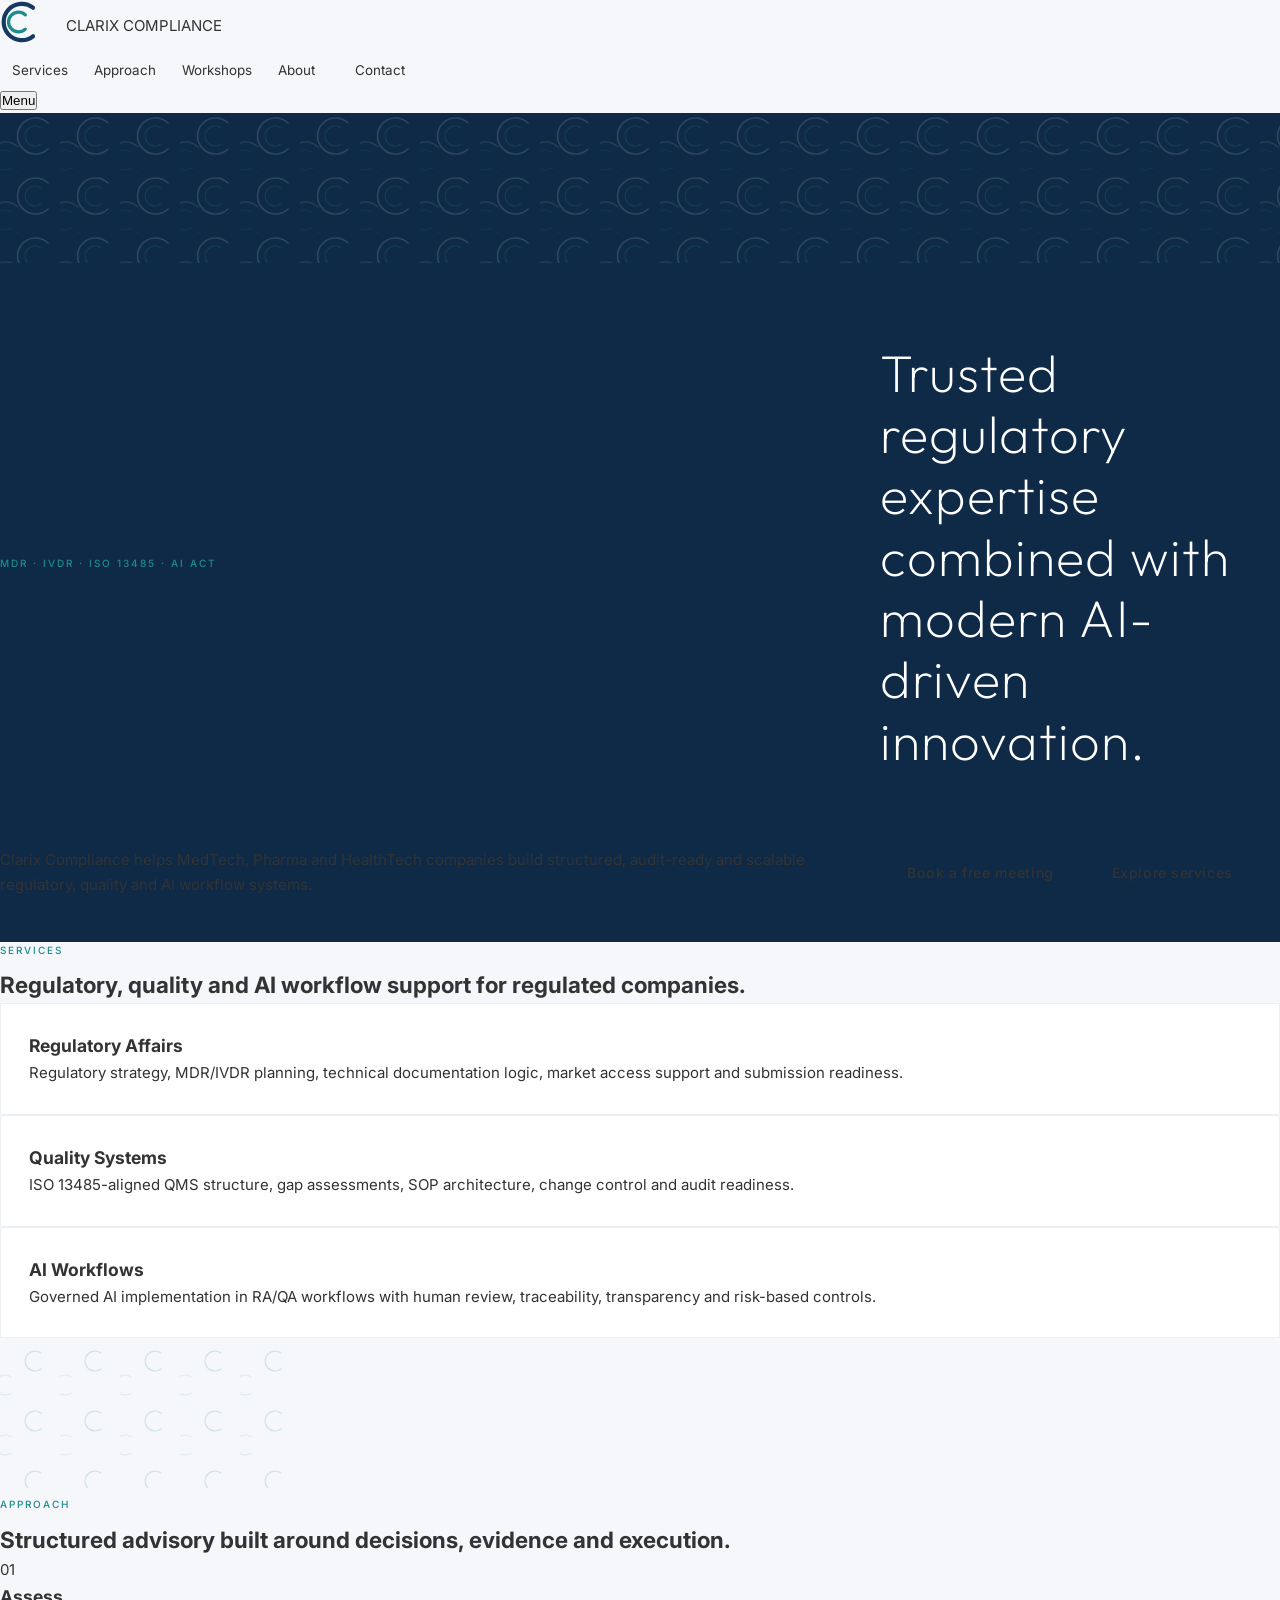
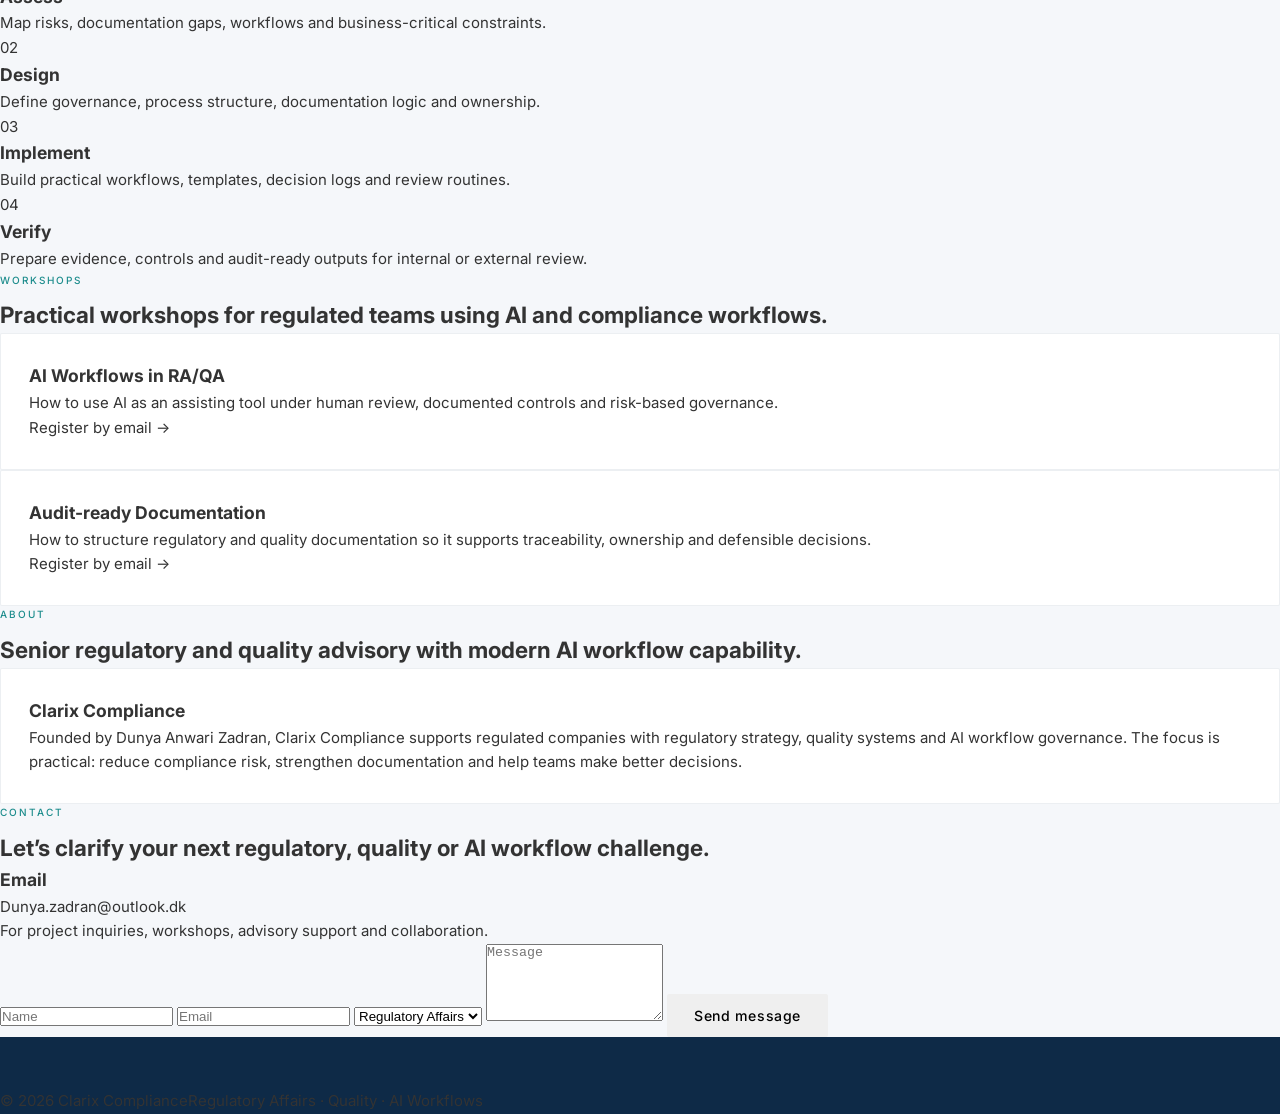
==== index.html @ 5ad21ddf "Add files via upload" ====
<!doctype html>
<html lang="en">
<head>
  <meta charset="utf-8" />
  <meta name="viewport" content="width=device-width, initial-scale=1" />
  <title>Clarix Compliance | Regulatory Affairs, Quality & AI Workflows</title>
  <meta name="description" content="Clarix Compliance supports MedTech, Pharma and HealthTech companies with Regulatory Affairs, MDR, IVDR, ISO 13485, QMS, AI Act compliance and AI workflows." />
  <meta property="og:title" content="Clarix Compliance" />
  <meta property="og:description" content="Trusted regulatory expertise combined with modern AI-driven innovation." />
  <meta property="og:type" content="website" />
  <meta property="og:url" content="https://clarixcompliance.com" />
  <link rel="preconnect" href="https://fonts.googleapis.com">
  <link rel="preconnect" href="https://fonts.gstatic.com" crossorigin>
  <link href="https://fonts.googleapis.com/css2?family=Inter:wght@300;400;500&family=Outfit:wght@200;300;400;500;600&display=swap" rel="stylesheet">
  <link rel="icon" href="favicon.svg" type="image/svg+xml">
  <link rel="stylesheet" href="styles.css" />
</head>
<body>
  <header class="nav">
    <a class="logo" href="#home" aria-label="Clarix Compliance home">
      <span class="mark" aria-hidden="true">
        <svg width="44" height="44" viewBox="0 0 40 40">
          <path d="M30 7A16.5 16.5 0 1 0 30 33" stroke="#163A5F" stroke-width="3.8" stroke-linecap="round" fill="none"/>
          <path d="M23 13.5A9 9 0 1 0 23 26.5" stroke="#1C8C8C" stroke-width="3" stroke-linecap="round" fill="none"/>
        </svg>
      </span>
      <span class="divider"></span>
      <span>
        <span class="wordmark-main">CLARIX</span>
        <span class="wordmark-sub">COMPLIANCE</span>
      </span>
    </a>
    <nav class="nav-links" aria-label="Primary navigation">
      <a href="#services">Services</a>
      <a href="#approach">Approach</a>
      <a href="#workshops">Workshops</a>
      <a href="#about">About</a>
      <a class="nav-cta" href="#contact">Contact</a>
    </nav>
    <button class="menu" aria-label="Toggle navigation">Menu</button>
  </header>

  <main>
    <section id="home" class="hero">
      <svg class="pattern" aria-hidden="true"><defs><pattern id="heroPattern" width="60" height="60" patternUnits="userSpaceOnUse"><path d="M48 10A18 18 0 1 0 48 36" stroke="#FFFFFF" stroke-width="1.6" opacity="0.13" fill="none" stroke-linecap="round"/><path d="M41 15A10 10 0 1 0 41 31" stroke="#1C8C8C" stroke-width="1.2" opacity="0.18" fill="none" stroke-linecap="round"/><path d="M18 34A18 18 0 1 0 18 60" stroke="#FFFFFF" stroke-width="1.6" opacity="0.085" fill="none" stroke-linecap="round"/><path d="M11 39A10 10 0 1 0 11 55" stroke="#1C8C8C" stroke-width="1.2" opacity="0.10" fill="none" stroke-linecap="round"/></pattern></defs><rect width="100%" height="100%" fill="url(#heroPattern)"/></svg>
      <div class="hero-inner">
        <p class="eyebrow">MDR · IVDR · ISO 13485 · AI Act</p>
        <h1>Trusted regulatory expertise combined with modern AI-driven innovation.</h1>
        <p>Clarix Compliance helps MedTech, Pharma and HealthTech companies build structured, audit-ready and scalable regulatory, quality and AI workflow systems.</p>
        <div class="actions">
          <a class="btn btn-primary" href="https://calendly.com/" target="_blank" rel="noopener">Book a free meeting</a>
          <a class="btn btn-secondary" href="#services">Explore services</a>
        </div>
      </div>
    </section>

    <section id="services">
      <div class="section-head">
        <p class="eyebrow">Services</p>
        <h2>Regulatory, quality and AI workflow support for regulated companies.</h2>
      </div>
      <div class="grid-3">
        <article class="card"><h3>Regulatory Affairs</h3><p>Regulatory strategy, MDR/IVDR planning, technical documentation logic, market access support and submission readiness.</p></article>
        <article class="card"><h3>Quality Systems</h3><p>ISO 13485-aligned QMS structure, gap assessments, SOP architecture, change control and audit readiness.</p></article>
        <article class="card"><h3>AI Workflows</h3><p>Governed AI implementation in RA/QA workflows with human review, traceability, transparency and risk-based controls.</p></article>
      </div>
    </section>

    <section class="dark-band" id="approach">
      <svg class="pattern" aria-hidden="true"><defs><pattern id="approachPattern" width="60" height="60" patternUnits="userSpaceOnUse"><path d="M48 10A18 18 0 1 0 48 36" stroke="#FFFFFF" stroke-width="1.6" opacity="0.13" fill="none" stroke-linecap="round"/><path d="M41 15A10 10 0 1 0 41 31" stroke="#1C8C8C" stroke-width="1.2" opacity="0.18" fill="none" stroke-linecap="round"/><path d="M18 34A18 18 0 1 0 18 60" stroke="#FFFFFF" stroke-width="1.6" opacity="0.085" fill="none" stroke-linecap="round"/><path d="M11 39A10 10 0 1 0 11 55" stroke="#1C8C8C" stroke-width="1.2" opacity="0.10" fill="none" stroke-linecap="round"/></pattern></defs><rect width="100%" height="100%" fill="url(#approachPattern)"/></svg>
      <div class="section-head"><p class="eyebrow">Approach</p><h2>Structured advisory built around decisions, evidence and execution.</h2></div>
      <div class="workflow">
        <div class="step"><div class="step-num">01</div><h3>Assess</h3><p>Map risks, documentation gaps, workflows and business-critical constraints.</p></div>
        <div class="step"><div class="step-num">02</div><h3>Design</h3><p>Define governance, process structure, documentation logic and ownership.</p></div>
        <div class="step"><div class="step-num">03</div><h3>Implement</h3><p>Build practical workflows, templates, decision logs and review routines.</p></div>
        <div class="step"><div class="step-num">04</div><h3>Verify</h3><p>Prepare evidence, controls and audit-ready outputs for internal or external review.</p></div>
      </div>
    </section>

    <section id="workshops">
      <div class="section-head"><p class="eyebrow">Workshops</p><h2>Practical workshops for regulated teams using AI and compliance workflows.</h2></div>
      <div class="grid-2">
        <article class="card"><h3>AI Workflows in RA/QA</h3><p>How to use AI as an assisting tool under human review, documented controls and risk-based governance.</p><a class="text-link" href="mailto:Dunya.zadran@outlook.dk?subject=tilmelding%20til%20workshop&body=Oplysninger%20der%20skal%20oplyses%20ved%20tilmelding:%0A%0A%E2%80%A2%20Navn%20p%C3%A5%20deltagere%0A%E2%80%A2%20Email%20p%C3%A5%20deltagere%0A%E2%80%A2%20Fakturerings-email%0A%E2%80%A2%20CVR%20nummer">Register by email →</a></article>
        <article class="card"><h3>Audit-ready Documentation</h3><p>How to structure regulatory and quality documentation so it supports traceability, ownership and defensible decisions.</p><a class="text-link" href="mailto:Dunya.zadran@outlook.dk?subject=tilmelding%20til%20workshop&body=Oplysninger%20der%20skal%20oplyses%20ved%20tilmelding:%0A%0A%E2%80%A2%20Navn%20p%C3%A5%20deltagere%0A%E2%80%A2%20Email%20p%C3%A5%20deltagere%0A%E2%80%A2%20Fakturerings-email%0A%E2%80%A2%20CVR%20nummer">Register by email →</a></article>
      </div>
    </section>

    <section id="about">
      <div class="about-wrap">
        <div class="section-head"><p class="eyebrow">About</p><h2>Senior regulatory and quality advisory with modern AI workflow capability.</h2></div>
        <div class="card"><h3>Clarix Compliance</h3><p>Founded by Dunya Anwari Zadran, Clarix Compliance supports regulated companies with regulatory strategy, quality systems and AI workflow governance. The focus is practical: reduce compliance risk, strengthen documentation and help teams make better decisions.</p></div>
      </div>
    </section>

    <section id="contact" class="contact">
      <div class="section-head"><p class="eyebrow">Contact</p><h2>Let’s clarify your next regulatory, quality or AI workflow challenge.</h2></div>
      <div class="grid-2">
        <div class="contact-card"><h3>Email</h3><p>Dunya.zadran@outlook.dk</p><p>For project inquiries, workshops, advisory support and collaboration.</p></div>
        <form id="contactForm" class="contact-card">
          <input name="name" placeholder="Name" required>
          <input name="email" type="email" placeholder="Email" required>
          <select name="topic"><option>Regulatory Affairs</option><option>Quality Systems</option><option>AI Workflows</option><option>Workshop</option></select>
          <textarea name="message" rows="5" placeholder="Message" required></textarea>
          <button class="btn btn-primary" type="submit">Send message</button>
        </form>
      </div>
    </section>
  </main>

  <footer class="footer"><span>© 2026 Clarix Compliance</span><span>Regulatory Affairs · Quality · AI Workflows</span></footer>
  <script src="script.js"></script>
</body>
</html>
---- styles.css ----
@import url('https://fonts.googleapis.com/css2?family=Outfit:wght@200;300;400;500;600&family=Inter:wght@300;400;500&display=swap');

:root {
  --navy:       #163A5F;
  --midnight:   #0E2A47;
  --teal:       #1C8C8C;
  --white:      #FFFFFF;
  --lgrey:      #F5F7FA;
  --mgrey:      #8B9BB4;
  --charcoal:   #333333;
  --teal-pale:  rgba(28,140,140,0.10);
  --navy-pale:  rgba(22,58,95,0.08);
  --font-d: 'Outfit', system-ui, sans-serif;
  --font-b: 'Inter', system-ui, sans-serif;
  --nav-h: 66px;
  --max-w: 1160px;
  --r: 2px;
}

*,*::before,*::after{box-sizing:border-box;margin:0;padding:0;}
html{scroll-behavior:smooth;}
body{font-family:var(--font-b);background:var(--lgrey);color:var(--charcoal);font-size:15px;line-height:1.65;-webkit-font-smoothing:antialiased;}
a{text-decoration:none;color:inherit;}

/* WRAP */
.w{max-width:var(--max-w);margin:0 auto;padding:0 32px;}

/* BUTTONS */
.btn{display:inline-flex;align-items:center;gap:8px;padding:12px 26px;border-radius:var(--r);font-family:var(--font-b);font-weight:500;font-size:.88rem;letter-spacing:.04em;cursor:pointer;transition:all .2s;border:1.5px solid transparent;white-space:nowrap;}
.btn-navy{background:var(--navy);color:#fff;border-color:var(--navy);}
.btn-navy:hover{background:var(--midnight);border-color:var(--midnight);}
.btn-teal{background:var(--teal);color:#fff;border-color:var(--teal);}
.btn-teal:hover{background:#166f6f;}
.btn-outline{background:transparent;color:var(--navy);border-color:var(--navy);}
.btn-outline:hover{background:var(--navy);color:#fff;}
.btn-ghost{background:transparent;color:#fff;border-color:rgba(255,255,255,.4);}
.btn-ghost:hover{background:rgba(255,255,255,.1);border-color:#fff;}
.btn-white{background:#fff;color:var(--navy);border-color:#fff;}
.btn-white:hover{background:var(--lgrey);}

/* NAV */
.site-nav{position:sticky;top:0;z-index:300;background:#fff;border-bottom:1px solid var(--navy-pale);box-shadow:0 2px 16px rgba(14,42,71,.06);}
.nav-inner{display:flex;align-items:center;justify-content:space-between;height:var(--nav-h);}
.logo{display:flex;align-items:center;gap:11px;cursor:pointer;}
.logo-div{width:1px;height:26px;background:rgba(22,58,95,.2);}
.logo-wm{display:flex;flex-direction:column;line-height:1;}
.logo-c{font-family:var(--font-d);font-weight:300;font-size:15px;letter-spacing:.12em;color:var(--navy);}
.logo-co{font-family:var(--font-d);font-weight:400;font-size:7px;letter-spacing:.28em;color:var(--teal);margin-top:4px;text-transform:uppercase;}
.nav-links{display:flex;align-items:center;gap:2px;}
.nav-links a{padding:7px 12px;border-radius:2px;font-size:.84rem;font-weight:400;color:var(--charcoal);transition:all .15s;cursor:pointer;}
.nav-links a:hover,.nav-links a.active{color:var(--teal);background:var(--teal-pale);}
.lang-toggle{display:flex;border:1.5px solid rgba(22,58,95,.18);border-radius:2px;overflow:hidden;margin-left:6px;}
.lang-btn{padding:5px 10px;font-family:var(--font-b);font-size:.73rem;font-weight:500;letter-spacing:.06em;cursor:pointer;border:none;background:transparent;color:var(--mgrey);transition:all .15s;}
.lang-btn.active{background:var(--navy);color:#fff;}
.lang-btn:not(.active):hover{background:var(--lgrey);color:var(--navy);}
.nav-cta{margin-left:14px;}
.hamburger{display:none;background:none;border:none;font-size:1.4rem;cursor:pointer;color:var(--navy);padding:6px;}
.mob-menu{display:none;flex-direction:column;padding:10px 32px 16px;border-top:1px solid var(--navy-pale);gap:2px;background:#fff;}
.mob-menu a{padding:9px 8px;font-size:.9rem;color:var(--charcoal);border-radius:2px;cursor:pointer;}
.mob-menu a:hover{background:var(--lgrey);color:var(--navy);}
.mob-menu.open{display:flex;}

/* SECTIONS */
.sec{padding:80px 0;}
.sec-white{background:#fff;}
.sec-grey{background:var(--lgrey);}
.sec-navy{background:var(--navy);position:relative;}
.sec-mid{background:var(--midnight);}

.eyebrow{font-family:var(--font-b);font-size:10px;font-weight:500;letter-spacing:.2em;text-transform:uppercase;color:var(--teal);margin-bottom:8px;display:block;}
.eyebrow-w{color:rgba(255,255,255,.55);}
.sec-title{font-family:var(--font-d);font-weight:300;font-size:clamp(22px,3.5vw,32px);letter-spacing:.04em;color:var(--navy);line-height:1.25;margin-bottom:14px;}
.sec-title-w{color:#fff;}
.sec-sub{font-family:var(--font-b);font-weight:300;font-size:13px;color:var(--mgrey);line-height:1.75;max-width:560px;}
.sec-sub-w{color:rgba(255,255,255,.6);}
.sec-head{margin-bottom:48px;}
.sec-head.center{text-align:center;}
.sec-head.center .sec-sub{margin:0 auto;}
.card{background:#fff;border-radius:var(--r);border:1px solid var(--navy-pale);padding:28px;}

/* PAGE SECTIONS (used as "pages") */
.page-section{display:none;}
.page-section.active{display:block;}

/* HERO */
.hero{background:var(--midnight);min-height:560px;position:relative;overflow:hidden;display:flex;flex-direction:column;justify-content:center;}
.hero-inner{position:relative;z-index:1;padding:80px 0 44px;display:grid;grid-template-columns:1fr 400px;gap:56px;align-items:center;}
.hero-label{display:inline-block;font-family:var(--font-b);font-size:9px;font-weight:500;letter-spacing:.22em;text-transform:uppercase;color:var(--teal);margin-bottom:20px;}
.hero h1{font-family:var(--font-d);font-weight:200;font-size:clamp(28px,4.5vw,52px);letter-spacing:.02em;color:#fff;line-height:1.18;margin-bottom:20px;}
.hero h1 span{color:var(--teal);}
.hero-sub{font-family:var(--font-b);font-weight:300;color:rgba(255,255,255,.55);font-size:14px;line-height:1.75;margin-bottom:36px;max-width:500px;}
.hero-actions{display:flex;gap:12px;flex-wrap:wrap;}
.badge-strip{position:relative;z-index:1;border-top:1px solid rgba(255,255,255,.08);padding:16px 0;}
.badge-row{display:flex;flex-wrap:wrap;gap:8px;}
.badge{background:rgba(255,255,255,.07);border:1px solid rgba(255,255,255,.14);color:rgba(255,255,255,.7);padding:4px 12px;border-radius:20px;font-size:.71rem;font-weight:500;letter-spacing:.05em;}

/* BOOKING CARD */
.book-card{background:#fff;border-radius:var(--r);padding:34px 30px;box-shadow:0 24px 64px rgba(14,42,71,.35);}
.book-card h3{font-family:var(--font-d);font-weight:400;font-size:17px;color:var(--navy);margin-bottom:10px;letter-spacing:.02em;}
.book-card p{font-size:12px;font-weight:300;color:var(--mgrey);line-height:1.7;margin-bottom:20px;}
.book-card .btn{width:100%;justify-content:center;margin-bottom:10px;}
.book-note{text-align:center;font-size:11px;color:var(--mgrey);margin-top:10px;}
.book-note a{color:var(--teal);font-weight:500;}

/* QUOTES */
.quotes-row{display:flex;gap:18px;overflow-x:auto;padding-bottom:6px;scroll-snap-type:x mandatory;}
.quotes-row::-webkit-scrollbar{height:3px;}
.quotes-row::-webkit-scrollbar-thumb{background:var(--mgrey);border-radius:2px;}
.quote-card{flex:0 0 300px;scroll-snap-align:start;background:#fff;border:1px solid var(--navy-pale);border-left:3px solid var(--teal);border-radius:var(--r);padding:22px 20px;}
.quote-card blockquote{font-size:12px;font-weight:300;font-style:italic;color:var(--charcoal);line-height:1.7;margin-bottom:12px;}
.quote-src{font-size:10px;font-weight:500;color:var(--navy);letter-spacing:.04em;}

/* SERVICE CARDS */
.svc-grid{display:grid;grid-template-columns:repeat(3,1fr);gap:18px;}
.svc-card{display:block;background:#fff;border:1px solid var(--navy-pale);border-radius:var(--r);padding:30px 24px;transition:all .2s;position:relative;overflow:hidden;cursor:pointer;}
.svc-card::after{content:'';position:absolute;bottom:0;left:0;right:0;height:2px;background:linear-gradient(90deg,var(--navy),var(--teal));transform:scaleX(0);transform-origin:left;transition:transform .25s;}
.svc-card:hover{transform:translateY(-3px);box-shadow:0 10px 32px rgba(22,58,95,.10);border-color:rgba(28,140,140,.3);}
.svc-card:hover::after{transform:scaleX(1);}
.svc-icon{width:46px;height:46px;border-radius:2px;background:var(--lgrey);display:flex;align-items:center;justify-content:center;margin-bottom:16px;}
.svc-card h3{font-family:var(--font-d);font-weight:400;font-size:14px;color:var(--navy);letter-spacing:.02em;margin-bottom:9px;}
.svc-card p{font-size:12px;font-weight:300;color:var(--mgrey);line-height:1.7;margin-bottom:14px;}
.svc-link{font-size:11px;font-weight:500;color:var(--teal);letter-spacing:.04em;}

/* STATS */
.stats-grid{display:grid;grid-template-columns:repeat(4,1fr);}
.stat-item{text-align:center;padding:34px 20px;border-right:1px solid rgba(255,255,255,.08);}
.stat-item:last-child{border-right:none;}
.stat-num{font-family:var(--font-d);font-weight:200;font-size:36px;color:var(--teal);line-height:1;letter-spacing:.02em;}
.stat-label{font-size:11px;font-weight:300;color:rgba(255,255,255,.5);margin-top:8px;line-height:1.5;}

/* TESTIMONIALS */
.testi-grid{display:grid;grid-template-columns:1fr 1fr;gap:18px;}
.testi-card{background:#fff;border-radius:var(--r);border:1px solid var(--navy-pale);padding:26px;}
.testi-stars{color:var(--teal);font-size:.85rem;letter-spacing:2px;margin-bottom:12px;}
.testi-card blockquote{font-size:12px;font-weight:300;font-style:italic;color:var(--charcoal);line-height:1.75;margin-bottom:16px;}
.testi-author{display:flex;align-items:center;gap:12px;}
.testi-av{width:36px;height:36px;border-radius:50%;background:linear-gradient(135deg,var(--navy),var(--teal));display:flex;align-items:center;justify-content:center;font-family:var(--font-d);font-weight:500;font-size:.73rem;color:#fff;flex-shrink:0;}
.testi-name{font-size:.82rem;font-weight:500;color:var(--navy);}
.testi-role{font-size:.72rem;font-weight:300;color:var(--mgrey);}

/* INSIGHTS */
.ins-grid{display:grid;grid-template-columns:repeat(3,1fr);gap:18px;}
.ins-card{display:block;background:#fff;border:1px solid var(--navy-pale);border-radius:var(--r);padding:24px;transition:all .2s;cursor:pointer;}
.ins-card:hover{box-shadow:0 8px 28px rgba(22,58,95,.08);transform:translateY(-2px);border-color:rgba(28,140,140,.3);}
.ins-tag{display:inline-block;background:var(--teal-pale);color:var(--teal);font-size:9px;font-weight:500;letter-spacing:.14em;text-transform:uppercase;padding:3px 10px;border-radius:20px;margin-bottom:10px;}
.ins-card h4{font-family:var(--font-d);font-weight:400;font-size:13px;color:var(--navy);line-height:1.4;margin-bottom:9px;}
.ins-card p{font-size:11px;font-weight:300;color:var(--mgrey);line-height:1.65;margin-bottom:12px;}
.ins-date{font-size:10px;font-weight:500;color:var(--mgrey);letter-spacing:.04em;}

/* CTA BANNER */
.cta-ban{background:var(--navy);padding:68px 0;position:relative;overflow:hidden;}
.cta-inner{text-align:center;position:relative;z-index:1;}
.cta-inner h2{font-family:var(--font-d);font-weight:200;font-size:clamp(20px,3.5vw,34px);letter-spacing:.04em;color:#fff;margin-bottom:13px;}
.cta-inner p{font-weight:300;color:rgba(255,255,255,.6);font-size:13px;margin-bottom:28px;}

/* PAGE HERO */
.page-hero{background:var(--navy);padding:60px 0 48px;position:relative;overflow:hidden;}
.page-hero-c{position:relative;z-index:1;}
.page-hero h1{font-family:var(--font-d);font-weight:200;font-size:clamp(26px,5vw,46px);color:#fff;letter-spacing:.04em;line-height:1.15;margin-bottom:14px;}
.page-hero p{font-weight:300;color:rgba(255,255,255,.65);max-width:560px;font-size:13px;line-height:1.75;}

/* SVC DETAIL */
.svc-det-grid{display:grid;grid-template-columns:1fr 1fr;gap:52px;align-items:start;padding:56px 0;border-bottom:1px solid var(--navy-pale);}
.svc-det-grid:last-child{border-bottom:none;}
.svc-det-grid h2{font-family:var(--font-d);font-weight:300;font-size:clamp(19px,3vw,26px);color:var(--navy);letter-spacing:.03em;margin-bottom:13px;}
.svc-det-grid p{font-size:13px;font-weight:300;color:var(--mgrey);line-height:1.8;margin-bottom:13px;}
.del-box{background:var(--lgrey);border-radius:var(--r);padding:22px;}
.del-box h4{font-size:9px;font-weight:500;letter-spacing:.18em;text-transform:uppercase;color:var(--teal);margin-bottom:14px;}
.del-box li{list-style:none;display:flex;gap:9px;font-size:12px;font-weight:300;color:var(--charcoal);padding:7px 0;border-bottom:1px solid rgba(22,58,95,.07);}
.del-box li:last-child{border-bottom:none;}
.del-box li::before{content:'→';color:var(--teal);flex-shrink:0;font-size:11px;margin-top:2px;}

/* ABOUT */
.about-grid{display:grid;grid-template-columns:300px 1fr;gap:68px;align-items:start;padding:72px 0;}
.about-photo{width:100%;aspect-ratio:1;background:linear-gradient(150deg,var(--navy),var(--midnight));border-radius:var(--r);display:flex;align-items:center;justify-content:center;font-family:var(--font-d);font-weight:200;font-size:60px;color:rgba(255,255,255,.25);margin-bottom:20px;position:relative;overflow:hidden;}
.about-mi{display:flex;gap:9px;font-size:12px;color:var(--mgrey);margin-bottom:7px;font-weight:300;}
.about-mi strong{color:var(--navy);font-weight:500;}
.tag-cloud{display:flex;flex-wrap:wrap;gap:7px;margin:20px 0;}
.tag{background:var(--teal-pale);color:var(--teal);font-size:10px;font-weight:500;letter-spacing:.06em;padding:4px 11px;border-radius:20px;border:1px solid rgba(28,140,140,.2);}
.about-body h2{font-family:var(--font-d);font-weight:300;font-size:clamp(20px,3vw,30px);letter-spacing:.04em;color:var(--navy);margin-bottom:15px;}
.about-body h3{font-family:var(--font-d);font-weight:400;font-size:17px;color:var(--navy);letter-spacing:.02em;margin:28px 0 11px;}
.about-body p{font-size:13px;font-weight:300;color:var(--mgrey);line-height:1.8;margin-bottom:14px;}
.hl-block{background:rgba(28,140,140,.07);border-left:3px solid var(--teal);border-radius:var(--r);padding:18px 20px;margin:18px 0;}

/* CONTACT */
.contact-grid{display:grid;grid-template-columns:1fr 1.7fr;gap:56px;padding:68px 0;}
.contact-info h3{font-family:var(--font-d);font-weight:300;font-size:20px;color:var(--navy);margin-bottom:13px;}
.contact-info p{font-size:13px;font-weight:300;color:var(--mgrey);line-height:1.75;margin-bottom:20px;}
.ci-item{display:flex;gap:10px;align-items:flex-start;font-size:12px;margin-bottom:12px;color:var(--charcoal);font-weight:300;}
.cf-wrap{background:#fff;border:1px solid var(--navy-pale);border-radius:var(--r);padding:34px;}
.cf-wrap h3{font-family:var(--font-d);font-weight:300;font-size:18px;color:var(--navy);margin-bottom:22px;}
.form-row{display:grid;grid-template-columns:1fr 1fr;gap:13px;}
.form-group{display:flex;flex-direction:column;gap:5px;margin-bottom:13px;}
.form-group label{font-size:10px;font-weight:500;letter-spacing:.1em;text-transform:uppercase;color:var(--navy);}
.form-group input,.form-group select,.form-group textarea{padding:10px 12px;border:1px solid rgba(22,58,95,.18);border-radius:var(--r);font-family:var(--font-b);font-size:13px;color:var(--charcoal);background:var(--lgrey);outline:none;transition:border-color .15s;font-weight:300;}
.form-group input:focus,.form-group select:focus,.form-group textarea:focus{border-color:var(--teal);background:#fff;box-shadow:0 0 0 3px rgba(28,140,140,.08);}
.form-group textarea{resize:vertical;min-height:108px;}
.form-ok{display:none;margin-top:12px;font-size:12px;font-weight:500;color:var(--teal);text-align:center;}

/* INSIGHTS FULL */
.ins-full-grid{display:grid;grid-template-columns:repeat(2,1fr);gap:18px;}
.ins-full-card{display:block;background:#fff;border:1px solid var(--navy-pale);border-radius:var(--r);padding:28px;transition:all .2s;cursor:pointer;}
.ins-full-card:hover{box-shadow:0 8px 28px rgba(22,58,95,.08);border-color:rgba(28,140,140,.3);transform:translateY(-2px);}
.ins-meta{display:flex;align-items:center;gap:12px;margin-bottom:12px;}
.ins-full-card h3{font-family:var(--font-d);font-weight:400;font-size:15px;color:var(--navy);line-height:1.35;margin-bottom:9px;}
.ins-full-card p{font-size:12px;font-weight:300;color:var(--mgrey);line-height:1.65;}

/* FOOTER */
.footer{background:var(--midnight);padding:52px 0 0;}
.footer-grid{display:grid;grid-template-columns:2fr 1fr 1fr 1fr;gap:40px;padding-bottom:40px;}
.footer-brand p{font-size:12px;font-weight:300;color:rgba(255,255,255,.4);line-height:1.65;max-width:240px;margin-top:11px;}
.footer-col h5{font-size:9px;font-weight:500;letter-spacing:.18em;text-transform:uppercase;color:var(--teal);margin-bottom:13px;}
.footer-col a,.footer-col p{display:block;font-size:12px;font-weight:300;color:rgba(255,255,255,.45);margin-bottom:8px;transition:color .15s;cursor:pointer;}
.footer-col a:hover{color:#fff;}
.footer-bot{border-top:1px solid rgba(255,255,255,.06);padding:15px 0;}
.footer-bot p{font-size:10px;font-weight:300;color:rgba(255,255,255,.25);text-align:center;letter-spacing:.04em;}

/* RESPONSIVE */
@media(max-width:1000px){
  .hero-inner{grid-template-columns:1fr;}
  .book-card{max-width:440px;}
  .svc-grid{grid-template-columns:1fr 1fr;}
  .stats-grid{grid-template-columns:repeat(2,1fr);}
  .stat-item{border-right:none;border-bottom:1px solid rgba(255,255,255,.08);}
  .testi-grid{grid-template-columns:1fr;}
  .ins-grid{grid-template-columns:1fr 1fr;}
  .about-grid{grid-template-columns:1fr;gap:32px;}
  .svc-det-grid{grid-template-columns:1fr;gap:24px;}
  .contact-grid{grid-template-columns:1fr;gap:32px;padding:44px 0;}
  .footer-grid{grid-template-columns:1fr 1fr;gap:26px;}
  .nav-links,.nav-cta{display:none;}
  .hamburger{display:block;}
  .ins-full-grid{grid-template-columns:1fr;}
}
@media(max-width:640px){
  .w{padding:0 18px;}
  .svc-grid,.ins-grid,.ins-full-grid{grid-template-columns:1fr;}
  .stats-grid{grid-template-columns:1fr 1fr;}
  .footer-grid{grid-template-columns:1fr;}
  .hero-actions{flex-direction:column;align-items:flex-start;}
  .form-row{grid-template-columns:1fr;}
  .testi-grid{grid-template-columns:1fr;}
}
@media(prefers-reduced-motion:reduce){*{transition:none!important;animation:none!important;}}
a:focus-visible,button:focus-visible{outline:2px solid var(--teal);outline-offset:3px;border-radius:2px;}
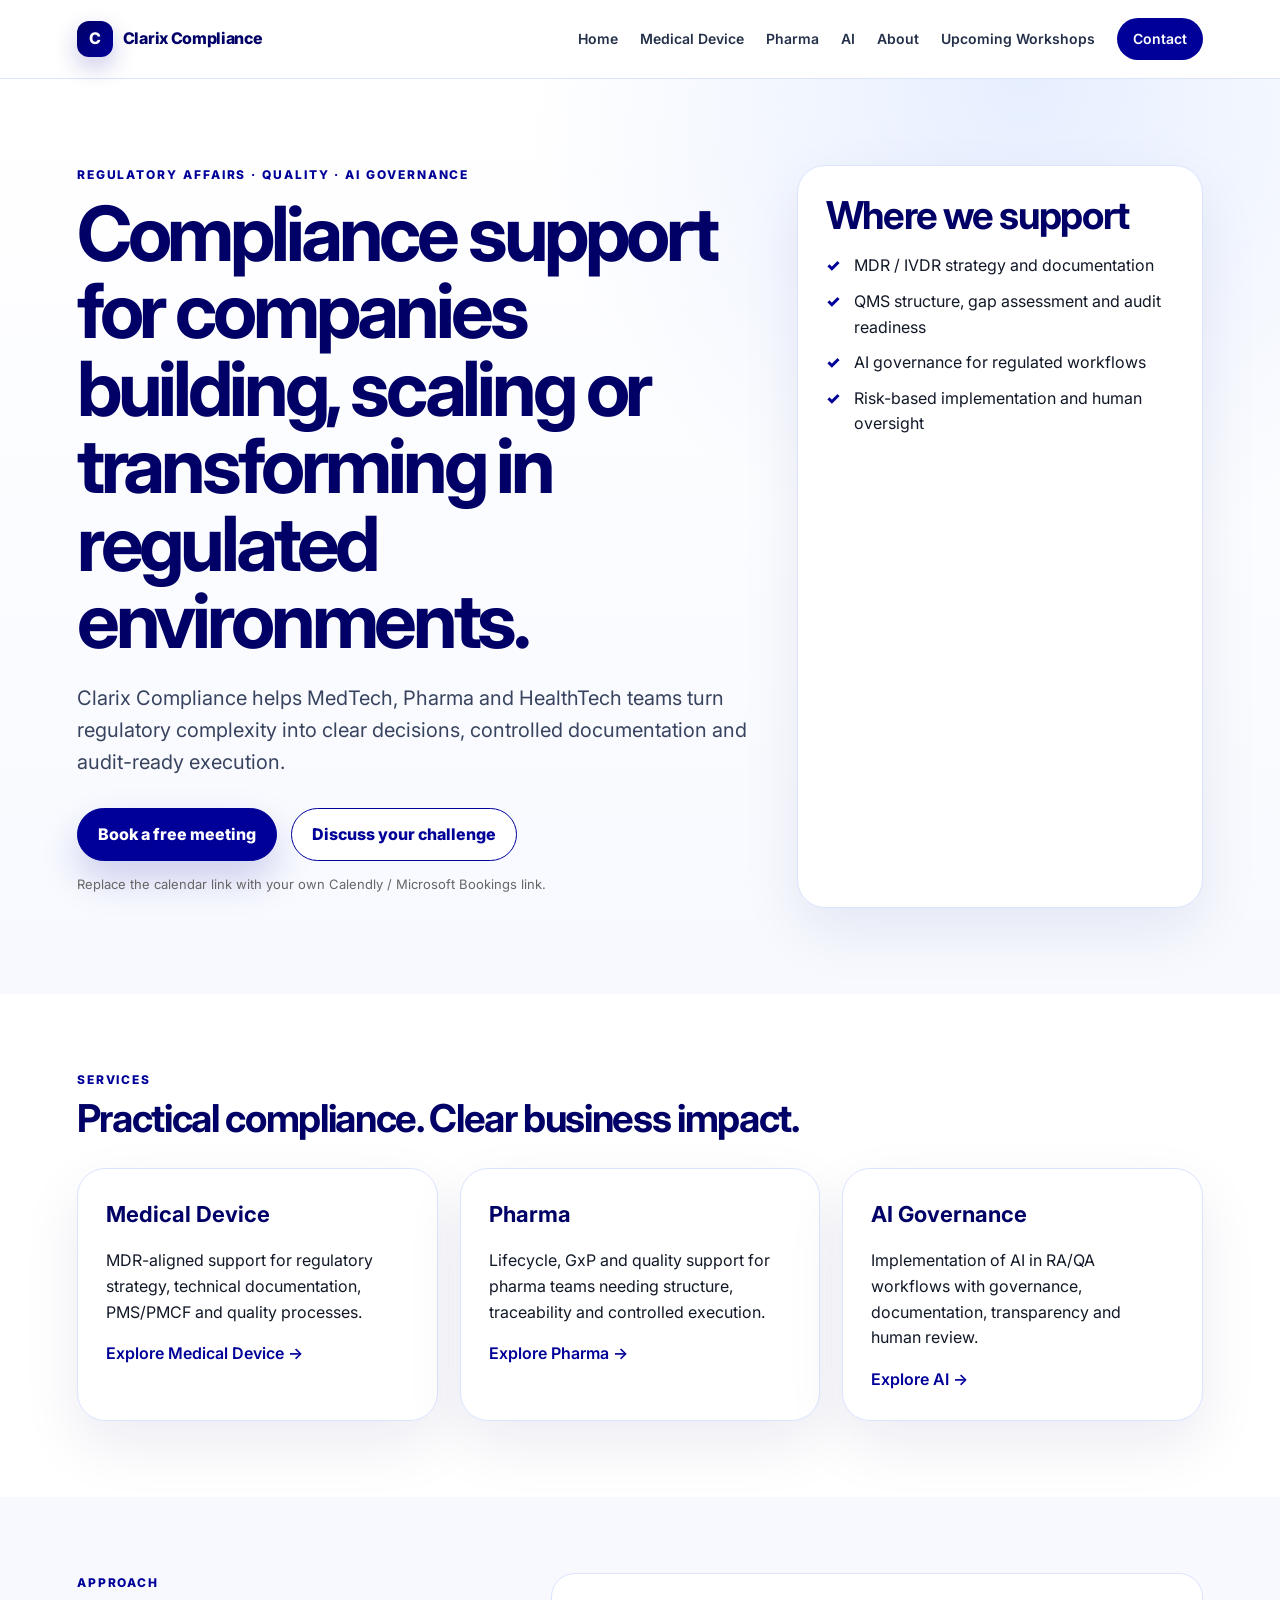
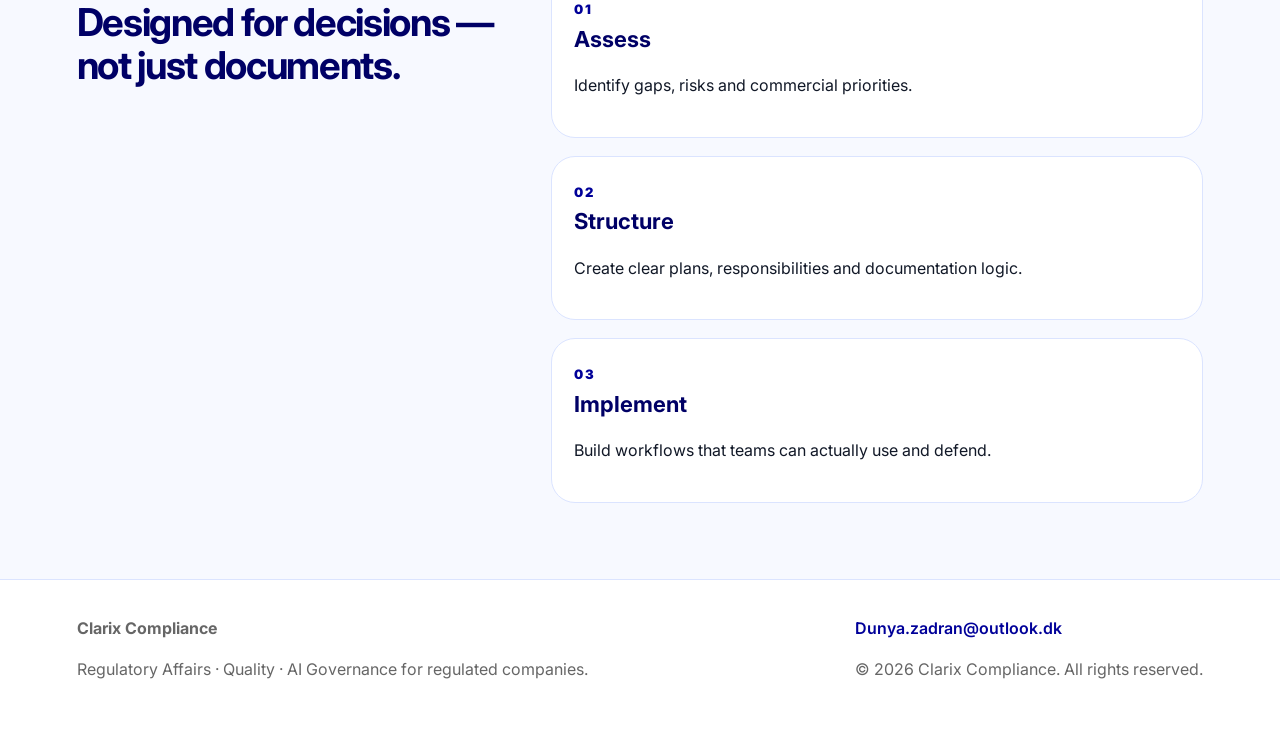
==== commit 3184aacb: "Add files via upload" ====
--- a/index.html
+++ b/index.html
@@ -1,113 +1,106 @@
 <!doctype html>
 <html lang="en">
 <head>
-  <meta charset="utf-8" />
-  <meta name="viewport" content="width=device-width, initial-scale=1" />
-  <title>Clarix Compliance | Regulatory Affairs, Quality & AI Workflows</title>
-  <meta name="description" content="Clarix Compliance supports MedTech, Pharma and HealthTech companies with Regulatory Affairs, MDR, IVDR, ISO 13485, QMS, AI Act compliance and AI workflows." />
-  <meta property="og:title" content="Clarix Compliance" />
-  <meta property="og:description" content="Trusted regulatory expertise combined with modern AI-driven innovation." />
-  <meta property="og:type" content="website" />
-  <meta property="og:url" content="https://clarixcompliance.com" />
+  <meta charset="utf-8">
+  <meta name="viewport" content="width=device-width, initial-scale=1">
+  <title>Home | Clarix Compliance</title>
+  <meta name="description" content="Clarix Compliance supports MedTech, Pharma and HealthTech companies with RA, QA and AI governance.">
   <link rel="preconnect" href="https://fonts.googleapis.com">
   <link rel="preconnect" href="https://fonts.gstatic.com" crossorigin>
-  <link href="https://fonts.googleapis.com/css2?family=Inter:wght@300;400;500&family=Outfit:wght@200;300;400;500;600&display=swap" rel="stylesheet">
-  <link rel="icon" href="favicon.svg" type="image/svg+xml">
-  <link rel="stylesheet" href="styles.css" />
+  <link href="https://fonts.googleapis.com/css2?family=Inter:wght@400;500;600;700;800&display=swap" rel="stylesheet">
+  <link rel="stylesheet" href="styles.css">
 </head>
 <body>
-  <header class="nav">
-    <a class="logo" href="#home" aria-label="Clarix Compliance home">
-      <span class="mark" aria-hidden="true">
-        <svg width="44" height="44" viewBox="0 0 40 40">
-          <path d="M30 7A16.5 16.5 0 1 0 30 33" stroke="#163A5F" stroke-width="3.8" stroke-linecap="round" fill="none"/>
-          <path d="M23 13.5A9 9 0 1 0 23 26.5" stroke="#1C8C8C" stroke-width="3" stroke-linecap="round" fill="none"/>
-        </svg>
-      </span>
-      <span class="divider"></span>
-      <span>
-        <span class="wordmark-main">CLARIX</span>
-        <span class="wordmark-sub">COMPLIANCE</span>
-      </span>
-    </a>
-    <nav class="nav-links" aria-label="Primary navigation">
-      <a href="#services">Services</a>
-      <a href="#approach">Approach</a>
-      <a href="#workshops">Workshops</a>
-      <a href="#about">About</a>
-      <a class="nav-cta" href="#contact">Contact</a>
-    </nav>
-    <button class="menu" aria-label="Toggle navigation">Menu</button>
-  </header>
 
-  <main>
-    <section id="home" class="hero">
-      <svg class="pattern" aria-hidden="true"><defs><pattern id="heroPattern" width="60" height="60" patternUnits="userSpaceOnUse"><path d="M48 10A18 18 0 1 0 48 36" stroke="#FFFFFF" stroke-width="1.6" opacity="0.13" fill="none" stroke-linecap="round"/><path d="M41 15A10 10 0 1 0 41 31" stroke="#1C8C8C" stroke-width="1.2" opacity="0.18" fill="none" stroke-linecap="round"/><path d="M18 34A18 18 0 1 0 18 60" stroke="#FFFFFF" stroke-width="1.6" opacity="0.085" fill="none" stroke-linecap="round"/><path d="M11 39A10 10 0 1 0 11 55" stroke="#1C8C8C" stroke-width="1.2" opacity="0.10" fill="none" stroke-linecap="round"/></pattern></defs><rect width="100%" height="100%" fill="url(#heroPattern)"/></svg>
-      <div class="hero-inner">
-        <p class="eyebrow">MDR · IVDR · ISO 13485 · AI Act</p>
-        <h1>Trusted regulatory expertise combined with modern AI-driven innovation.</h1>
-        <p>Clarix Compliance helps MedTech, Pharma and HealthTech companies build structured, audit-ready and scalable regulatory, quality and AI workflow systems.</p>
-        <div class="actions">
-          <a class="btn btn-primary" href="https://calendly.com/" target="_blank" rel="noopener">Book a free meeting</a>
-          <a class="btn btn-secondary" href="#services">Explore services</a>
-        </div>
-      </div>
-    </section>
+<nav class="nav">
+  <a class="brand" href="index.html" aria-label="Clarix Compliance home">
+    <span class="brand-mark">C</span><span>Clarix Compliance</span>
+  </a>
+  <button class="menu-toggle" aria-label="Open menu">☰</button>
+  <div class="nav-links">
+    <a href="index.html">Home</a>
+    <a href="medical-device.html">Medical Device</a>
+    <a href="pharma.html">Pharma</a>
+    <a href="ai.html">AI</a>
+    <a href="about.html">About</a>
+    <a href="workshops.html">Upcoming Workshops</a>
+    <a href="contact.html" class="nav-cta">Contact</a>
+  </div>
+</nav>
 
-    <section id="services">
-      <div class="section-head">
-        <p class="eyebrow">Services</p>
-        <h2>Regulatory, quality and AI workflow support for regulated companies.</h2>
-      </div>
-      <div class="grid-3">
-        <article class="card"><h3>Regulatory Affairs</h3><p>Regulatory strategy, MDR/IVDR planning, technical documentation logic, market access support and submission readiness.</p></article>
-        <article class="card"><h3>Quality Systems</h3><p>ISO 13485-aligned QMS structure, gap assessments, SOP architecture, change control and audit readiness.</p></article>
-        <article class="card"><h3>AI Workflows</h3><p>Governed AI implementation in RA/QA workflows with human review, traceability, transparency and risk-based controls.</p></article>
-      </div>
-    </section>
+<main>
 
-    <section class="dark-band" id="approach">
-      <svg class="pattern" aria-hidden="true"><defs><pattern id="approachPattern" width="60" height="60" patternUnits="userSpaceOnUse"><path d="M48 10A18 18 0 1 0 48 36" stroke="#FFFFFF" stroke-width="1.6" opacity="0.13" fill="none" stroke-linecap="round"/><path d="M41 15A10 10 0 1 0 41 31" stroke="#1C8C8C" stroke-width="1.2" opacity="0.18" fill="none" stroke-linecap="round"/><path d="M18 34A18 18 0 1 0 18 60" stroke="#FFFFFF" stroke-width="1.6" opacity="0.085" fill="none" stroke-linecap="round"/><path d="M11 39A10 10 0 1 0 11 55" stroke="#1C8C8C" stroke-width="1.2" opacity="0.10" fill="none" stroke-linecap="round"/></pattern></defs><rect width="100%" height="100%" fill="url(#approachPattern)"/></svg>
-      <div class="section-head"><p class="eyebrow">Approach</p><h2>Structured advisory built around decisions, evidence and execution.</h2></div>
-      <div class="workflow">
-        <div class="step"><div class="step-num">01</div><h3>Assess</h3><p>Map risks, documentation gaps, workflows and business-critical constraints.</p></div>
-        <div class="step"><div class="step-num">02</div><h3>Design</h3><p>Define governance, process structure, documentation logic and ownership.</p></div>
-        <div class="step"><div class="step-num">03</div><h3>Implement</h3><p>Build practical workflows, templates, decision logs and review routines.</p></div>
-        <div class="step"><div class="step-num">04</div><h3>Verify</h3><p>Prepare evidence, controls and audit-ready outputs for internal or external review.</p></div>
-      </div>
-    </section>
+<section class="hero">
+  <div class="hero-content">
+    <p class="eyebrow">Regulatory Affairs · Quality · AI Governance</p>
+    <h1>Compliance support for companies building, scaling or transforming in regulated environments.</h1>
+    <p class="lead">Clarix Compliance helps MedTech, Pharma and HealthTech teams turn regulatory complexity into clear decisions, controlled documentation and audit-ready execution.</p>
+    <div class="hero-actions">
+      <a class="btn primary" href="https://calendly.com/" target="_blank" rel="noopener">Book a free meeting</a>
+      <a class="btn secondary" href="contact.html">Discuss your challenge</a>
+    </div>
+    <p class="microcopy">Replace the calendar link with your own Calendly / Microsoft Bookings link.</p>
+  </div>
+  <div class="hero-panel">
+    <h2>Where we support</h2>
+    <ul class="check-list">
+      <li>MDR / IVDR strategy and documentation</li>
+      <li>QMS structure, gap assessment and audit readiness</li>
+      <li>AI governance for regulated workflows</li>
+      <li>Risk-based implementation and human oversight</li>
+    </ul>
+  </div>
+</section>
 
-    <section id="workshops">
-      <div class="section-head"><p class="eyebrow">Workshops</p><h2>Practical workshops for regulated teams using AI and compliance workflows.</h2></div>
-      <div class="grid-2">
-        <article class="card"><h3>AI Workflows in RA/QA</h3><p>How to use AI as an assisting tool under human review, documented controls and risk-based governance.</p><a class="text-link" href="mailto:Dunya.zadran@outlook.dk?subject=tilmelding%20til%20workshop&body=Oplysninger%20der%20skal%20oplyses%20ved%20tilmelding:%0A%0A%E2%80%A2%20Navn%20p%C3%A5%20deltagere%0A%E2%80%A2%20Email%20p%C3%A5%20deltagere%0A%E2%80%A2%20Fakturerings-email%0A%E2%80%A2%20CVR%20nummer">Register by email →</a></article>
-        <article class="card"><h3>Audit-ready Documentation</h3><p>How to structure regulatory and quality documentation so it supports traceability, ownership and defensible decisions.</p><a class="text-link" href="mailto:Dunya.zadran@outlook.dk?subject=tilmelding%20til%20workshop&body=Oplysninger%20der%20skal%20oplyses%20ved%20tilmelding:%0A%0A%E2%80%A2%20Navn%20p%C3%A5%20deltagere%0A%E2%80%A2%20Email%20p%C3%A5%20deltagere%0A%E2%80%A2%20Fakturerings-email%0A%E2%80%A2%20CVR%20nummer">Register by email →</a></article>
-      </div>
-    </section>
+<section class="section">
+  <div class="section-head">
+    <p class="eyebrow">Services</p>
+    <h2>Practical compliance. Clear business impact.</h2>
+  </div>
+  <div class="cards three">
+    <article class="card">
+      <h3>Medical Device</h3>
+      <p>MDR-aligned support for regulatory strategy, technical documentation, PMS/PMCF and quality processes.</p>
+      <a href="medical-device.html">Explore Medical Device →</a>
+    </article>
+    <article class="card">
+      <h3>Pharma</h3>
+      <p>Lifecycle, GxP and quality support for pharma teams needing structure, traceability and controlled execution.</p>
+      <a href="pharma.html">Explore Pharma →</a>
+    </article>
+    <article class="card">
+      <h3>AI Governance</h3>
+      <p>Implementation of AI in RA/QA workflows with governance, documentation, transparency and human review.</p>
+      <a href="ai.html">Explore AI →</a>
+    </article>
+  </div>
+</section>
 
-    <section id="about">
-      <div class="about-wrap">
-        <div class="section-head"><p class="eyebrow">About</p><h2>Senior regulatory and quality advisory with modern AI workflow capability.</h2></div>
-        <div class="card"><h3>Clarix Compliance</h3><p>Founded by Dunya Anwari Zadran, Clarix Compliance supports regulated companies with regulatory strategy, quality systems and AI workflow governance. The focus is practical: reduce compliance risk, strengthen documentation and help teams make better decisions.</p></div>
-      </div>
-    </section>
+<section class="split section muted">
+  <div>
+    <p class="eyebrow">Approach</p>
+    <h2>Designed for decisions — not just documents.</h2>
+  </div>
+  <div class="process">
+    <div><span>01</span><h3>Assess</h3><p>Identify gaps, risks and commercial priorities.</p></div>
+    <div><span>02</span><h3>Structure</h3><p>Create clear plans, responsibilities and documentation logic.</p></div>
+    <div><span>03</span><h3>Implement</h3><p>Build workflows that teams can actually use and defend.</p></div>
+  </div>
+</section>
 
-    <section id="contact" class="contact">
-      <div class="section-head"><p class="eyebrow">Contact</p><h2>Let’s clarify your next regulatory, quality or AI workflow challenge.</h2></div>
-      <div class="grid-2">
-        <div class="contact-card"><h3>Email</h3><p>Dunya.zadran@outlook.dk</p><p>For project inquiries, workshops, advisory support and collaboration.</p></div>
-        <form id="contactForm" class="contact-card">
-          <input name="name" placeholder="Name" required>
-          <input name="email" type="email" placeholder="Email" required>
-          <select name="topic"><option>Regulatory Affairs</option><option>Quality Systems</option><option>AI Workflows</option><option>Workshop</option></select>
-          <textarea name="message" rows="5" placeholder="Message" required></textarea>
-          <button class="btn btn-primary" type="submit">Send message</button>
-        </form>
-      </div>
-    </section>
-  </main>
+</main>
 
-  <footer class="footer"><span>© 2026 Clarix Compliance</span><span>Regulatory Affairs · Quality · AI Workflows</span></footer>
-  <script src="script.js"></script>
+<footer class="footer">
+  <div>
+    <strong>Clarix Compliance</strong>
+    <p>Regulatory Affairs · Quality · AI Governance for regulated companies.</p>
+  </div>
+  <div>
+    <a href="mailto:Dunya.zadran@outlook.dk">Dunya.zadran@outlook.dk</a>
+    <p>© <span id="year"></span> Clarix Compliance. All rights reserved.</p>
+  </div>
+</footer>
+
+<script src="script.js"></script>
 </body>
 </html>
--- a/styles.css
+++ b/styles.css
@@ -1,245 +1,37 @@
-@import url('https://fonts.googleapis.com/css2?family=Outfit:wght@200;300;400;500;600&family=Inter:wght@300;400;500&display=swap');
 
-:root {
-  --navy:       #163A5F;
-  --midnight:   #0E2A47;
-  --teal:       #1C8C8C;
-  --white:      #FFFFFF;
-  --lgrey:      #F5F7FA;
-  --mgrey:      #8B9BB4;
-  --charcoal:   #333333;
-  --teal-pale:  rgba(28,140,140,0.10);
-  --navy-pale:  rgba(22,58,95,0.08);
-  --font-d: 'Outfit', system-ui, sans-serif;
-  --font-b: 'Inter', system-ui, sans-serif;
-  --nav-h: 66px;
-  --max-w: 1160px;
-  --r: 2px;
-}
-
-*,*::before,*::after{box-sizing:border-box;margin:0;padding:0;}
-html{scroll-behavior:smooth;}
-body{font-family:var(--font-b);background:var(--lgrey);color:var(--charcoal);font-size:15px;line-height:1.65;-webkit-font-smoothing:antialiased;}
-a{text-decoration:none;color:inherit;}
-
-/* WRAP */
-.w{max-width:var(--max-w);margin:0 auto;padding:0 32px;}
-
-/* BUTTONS */
-.btn{display:inline-flex;align-items:center;gap:8px;padding:12px 26px;border-radius:var(--r);font-family:var(--font-b);font-weight:500;font-size:.88rem;letter-spacing:.04em;cursor:pointer;transition:all .2s;border:1.5px solid transparent;white-space:nowrap;}
-.btn-navy{background:var(--navy);color:#fff;border-color:var(--navy);}
-.btn-navy:hover{background:var(--midnight);border-color:var(--midnight);}
-.btn-teal{background:var(--teal);color:#fff;border-color:var(--teal);}
-.btn-teal:hover{background:#166f6f;}
-.btn-outline{background:transparent;color:var(--navy);border-color:var(--navy);}
-.btn-outline:hover{background:var(--navy);color:#fff;}
-.btn-ghost{background:transparent;color:#fff;border-color:rgba(255,255,255,.4);}
-.btn-ghost:hover{background:rgba(255,255,255,.1);border-color:#fff;}
-.btn-white{background:#fff;color:var(--navy);border-color:#fff;}
-.btn-white:hover{background:var(--lgrey);}
-
-/* NAV */
-.site-nav{position:sticky;top:0;z-index:300;background:#fff;border-bottom:1px solid var(--navy-pale);box-shadow:0 2px 16px rgba(14,42,71,.06);}
-.nav-inner{display:flex;align-items:center;justify-content:space-between;height:var(--nav-h);}
-.logo{display:flex;align-items:center;gap:11px;cursor:pointer;}
-.logo-div{width:1px;height:26px;background:rgba(22,58,95,.2);}
-.logo-wm{display:flex;flex-direction:column;line-height:1;}
-.logo-c{font-family:var(--font-d);font-weight:300;font-size:15px;letter-spacing:.12em;color:var(--navy);}
-.logo-co{font-family:var(--font-d);font-weight:400;font-size:7px;letter-spacing:.28em;color:var(--teal);margin-top:4px;text-transform:uppercase;}
-.nav-links{display:flex;align-items:center;gap:2px;}
-.nav-links a{padding:7px 12px;border-radius:2px;font-size:.84rem;font-weight:400;color:var(--charcoal);transition:all .15s;cursor:pointer;}
-.nav-links a:hover,.nav-links a.active{color:var(--teal);background:var(--teal-pale);}
-.lang-toggle{display:flex;border:1.5px solid rgba(22,58,95,.18);border-radius:2px;overflow:hidden;margin-left:6px;}
-.lang-btn{padding:5px 10px;font-family:var(--font-b);font-size:.73rem;font-weight:500;letter-spacing:.06em;cursor:pointer;border:none;background:transparent;color:var(--mgrey);transition:all .15s;}
-.lang-btn.active{background:var(--navy);color:#fff;}
-.lang-btn:not(.active):hover{background:var(--lgrey);color:var(--navy);}
-.nav-cta{margin-left:14px;}
-.hamburger{display:none;background:none;border:none;font-size:1.4rem;cursor:pointer;color:var(--navy);padding:6px;}
-.mob-menu{display:none;flex-direction:column;padding:10px 32px 16px;border-top:1px solid var(--navy-pale);gap:2px;background:#fff;}
-.mob-menu a{padding:9px 8px;font-size:.9rem;color:var(--charcoal);border-radius:2px;cursor:pointer;}
-.mob-menu a:hover{background:var(--lgrey);color:var(--navy);}
-.mob-menu.open{display:flex;}
-
-/* SECTIONS */
-.sec{padding:80px 0;}
-.sec-white{background:#fff;}
-.sec-grey{background:var(--lgrey);}
-.sec-navy{background:var(--navy);position:relative;}
-.sec-mid{background:var(--midnight);}
-
-.eyebrow{font-family:var(--font-b);font-size:10px;font-weight:500;letter-spacing:.2em;text-transform:uppercase;color:var(--teal);margin-bottom:8px;display:block;}
-.eyebrow-w{color:rgba(255,255,255,.55);}
-.sec-title{font-family:var(--font-d);font-weight:300;font-size:clamp(22px,3.5vw,32px);letter-spacing:.04em;color:var(--navy);line-height:1.25;margin-bottom:14px;}
-.sec-title-w{color:#fff;}
-.sec-sub{font-family:var(--font-b);font-weight:300;font-size:13px;color:var(--mgrey);line-height:1.75;max-width:560px;}
-.sec-sub-w{color:rgba(255,255,255,.6);}
-.sec-head{margin-bottom:48px;}
-.sec-head.center{text-align:center;}
-.sec-head.center .sec-sub{margin:0 auto;}
-.card{background:#fff;border-radius:var(--r);border:1px solid var(--navy-pale);padding:28px;}
-
-/* PAGE SECTIONS (used as "pages") */
-.page-section{display:none;}
-.page-section.active{display:block;}
-
-/* HERO */
-.hero{background:var(--midnight);min-height:560px;position:relative;overflow:hidden;display:flex;flex-direction:column;justify-content:center;}
-.hero-inner{position:relative;z-index:1;padding:80px 0 44px;display:grid;grid-template-columns:1fr 400px;gap:56px;align-items:center;}
-.hero-label{display:inline-block;font-family:var(--font-b);font-size:9px;font-weight:500;letter-spacing:.22em;text-transform:uppercase;color:var(--teal);margin-bottom:20px;}
-.hero h1{font-family:var(--font-d);font-weight:200;font-size:clamp(28px,4.5vw,52px);letter-spacing:.02em;color:#fff;line-height:1.18;margin-bottom:20px;}
-.hero h1 span{color:var(--teal);}
-.hero-sub{font-family:var(--font-b);font-weight:300;color:rgba(255,255,255,.55);font-size:14px;line-height:1.75;margin-bottom:36px;max-width:500px;}
-.hero-actions{display:flex;gap:12px;flex-wrap:wrap;}
-.badge-strip{position:relative;z-index:1;border-top:1px solid rgba(255,255,255,.08);padding:16px 0;}
-.badge-row{display:flex;flex-wrap:wrap;gap:8px;}
-.badge{background:rgba(255,255,255,.07);border:1px solid rgba(255,255,255,.14);color:rgba(255,255,255,.7);padding:4px 12px;border-radius:20px;font-size:.71rem;font-weight:500;letter-spacing:.05em;}
-
-/* BOOKING CARD */
-.book-card{background:#fff;border-radius:var(--r);padding:34px 30px;box-shadow:0 24px 64px rgba(14,42,71,.35);}
-.book-card h3{font-family:var(--font-d);font-weight:400;font-size:17px;color:var(--navy);margin-bottom:10px;letter-spacing:.02em;}
-.book-card p{font-size:12px;font-weight:300;color:var(--mgrey);line-height:1.7;margin-bottom:20px;}
-.book-card .btn{width:100%;justify-content:center;margin-bottom:10px;}
-.book-note{text-align:center;font-size:11px;color:var(--mgrey);margin-top:10px;}
-.book-note a{color:var(--teal);font-weight:500;}
-
-/* QUOTES */
-.quotes-row{display:flex;gap:18px;overflow-x:auto;padding-bottom:6px;scroll-snap-type:x mandatory;}
-.quotes-row::-webkit-scrollbar{height:3px;}
-.quotes-row::-webkit-scrollbar-thumb{background:var(--mgrey);border-radius:2px;}
-.quote-card{flex:0 0 300px;scroll-snap-align:start;background:#fff;border:1px solid var(--navy-pale);border-left:3px solid var(--teal);border-radius:var(--r);padding:22px 20px;}
-.quote-card blockquote{font-size:12px;font-weight:300;font-style:italic;color:var(--charcoal);line-height:1.7;margin-bottom:12px;}
-.quote-src{font-size:10px;font-weight:500;color:var(--navy);letter-spacing:.04em;}
-
-/* SERVICE CARDS */
-.svc-grid{display:grid;grid-template-columns:repeat(3,1fr);gap:18px;}
-.svc-card{display:block;background:#fff;border:1px solid var(--navy-pale);border-radius:var(--r);padding:30px 24px;transition:all .2s;position:relative;overflow:hidden;cursor:pointer;}
-.svc-card::after{content:'';position:absolute;bottom:0;left:0;right:0;height:2px;background:linear-gradient(90deg,var(--navy),var(--teal));transform:scaleX(0);transform-origin:left;transition:transform .25s;}
-.svc-card:hover{transform:translateY(-3px);box-shadow:0 10px 32px rgba(22,58,95,.10);border-color:rgba(28,140,140,.3);}
-.svc-card:hover::after{transform:scaleX(1);}
-.svc-icon{width:46px;height:46px;border-radius:2px;background:var(--lgrey);display:flex;align-items:center;justify-content:center;margin-bottom:16px;}
-.svc-card h3{font-family:var(--font-d);font-weight:400;font-size:14px;color:var(--navy);letter-spacing:.02em;margin-bottom:9px;}
-.svc-card p{font-size:12px;font-weight:300;color:var(--mgrey);line-height:1.7;margin-bottom:14px;}
-.svc-link{font-size:11px;font-weight:500;color:var(--teal);letter-spacing:.04em;}
-
-/* STATS */
-.stats-grid{display:grid;grid-template-columns:repeat(4,1fr);}
-.stat-item{text-align:center;padding:34px 20px;border-right:1px solid rgba(255,255,255,.08);}
-.stat-item:last-child{border-right:none;}
-.stat-num{font-family:var(--font-d);font-weight:200;font-size:36px;color:var(--teal);line-height:1;letter-spacing:.02em;}
-.stat-label{font-size:11px;font-weight:300;color:rgba(255,255,255,.5);margin-top:8px;line-height:1.5;}
-
-/* TESTIMONIALS */
-.testi-grid{display:grid;grid-template-columns:1fr 1fr;gap:18px;}
-.testi-card{background:#fff;border-radius:var(--r);border:1px solid var(--navy-pale);padding:26px;}
-.testi-stars{color:var(--teal);font-size:.85rem;letter-spacing:2px;margin-bottom:12px;}
-.testi-card blockquote{font-size:12px;font-weight:300;font-style:italic;color:var(--charcoal);line-height:1.75;margin-bottom:16px;}
-.testi-author{display:flex;align-items:center;gap:12px;}
-.testi-av{width:36px;height:36px;border-radius:50%;background:linear-gradient(135deg,var(--navy),var(--teal));display:flex;align-items:center;justify-content:center;font-family:var(--font-d);font-weight:500;font-size:.73rem;color:#fff;flex-shrink:0;}
-.testi-name{font-size:.82rem;font-weight:500;color:var(--navy);}
-.testi-role{font-size:.72rem;font-weight:300;color:var(--mgrey);}
-
-/* INSIGHTS */
-.ins-grid{display:grid;grid-template-columns:repeat(3,1fr);gap:18px;}
-.ins-card{display:block;background:#fff;border:1px solid var(--navy-pale);border-radius:var(--r);padding:24px;transition:all .2s;cursor:pointer;}
-.ins-card:hover{box-shadow:0 8px 28px rgba(22,58,95,.08);transform:translateY(-2px);border-color:rgba(28,140,140,.3);}
-.ins-tag{display:inline-block;background:var(--teal-pale);color:var(--teal);font-size:9px;font-weight:500;letter-spacing:.14em;text-transform:uppercase;padding:3px 10px;border-radius:20px;margin-bottom:10px;}
-.ins-card h4{font-family:var(--font-d);font-weight:400;font-size:13px;color:var(--navy);line-height:1.4;margin-bottom:9px;}
-.ins-card p{font-size:11px;font-weight:300;color:var(--mgrey);line-height:1.65;margin-bottom:12px;}
-.ins-date{font-size:10px;font-weight:500;color:var(--mgrey);letter-spacing:.04em;}
-
-/* CTA BANNER */
-.cta-ban{background:var(--navy);padding:68px 0;position:relative;overflow:hidden;}
-.cta-inner{text-align:center;position:relative;z-index:1;}
-.cta-inner h2{font-family:var(--font-d);font-weight:200;font-size:clamp(20px,3.5vw,34px);letter-spacing:.04em;color:#fff;margin-bottom:13px;}
-.cta-inner p{font-weight:300;color:rgba(255,255,255,.6);font-size:13px;margin-bottom:28px;}
-
-/* PAGE HERO */
-.page-hero{background:var(--navy);padding:60px 0 48px;position:relative;overflow:hidden;}
-.page-hero-c{position:relative;z-index:1;}
-.page-hero h1{font-family:var(--font-d);font-weight:200;font-size:clamp(26px,5vw,46px);color:#fff;letter-spacing:.04em;line-height:1.15;margin-bottom:14px;}
-.page-hero p{font-weight:300;color:rgba(255,255,255,.65);max-width:560px;font-size:13px;line-height:1.75;}
-
-/* SVC DETAIL */
-.svc-det-grid{display:grid;grid-template-columns:1fr 1fr;gap:52px;align-items:start;padding:56px 0;border-bottom:1px solid var(--navy-pale);}
-.svc-det-grid:last-child{border-bottom:none;}
-.svc-det-grid h2{font-family:var(--font-d);font-weight:300;font-size:clamp(19px,3vw,26px);color:var(--navy);letter-spacing:.03em;margin-bottom:13px;}
-.svc-det-grid p{font-size:13px;font-weight:300;color:var(--mgrey);line-height:1.8;margin-bottom:13px;}
-.del-box{background:var(--lgrey);border-radius:var(--r);padding:22px;}
-.del-box h4{font-size:9px;font-weight:500;letter-spacing:.18em;text-transform:uppercase;color:var(--teal);margin-bottom:14px;}
-.del-box li{list-style:none;display:flex;gap:9px;font-size:12px;font-weight:300;color:var(--charcoal);padding:7px 0;border-bottom:1px solid rgba(22,58,95,.07);}
-.del-box li:last-child{border-bottom:none;}
-.del-box li::before{content:'→';color:var(--teal);flex-shrink:0;font-size:11px;margin-top:2px;}
-
-/* ABOUT */
-.about-grid{display:grid;grid-template-columns:300px 1fr;gap:68px;align-items:start;padding:72px 0;}
-.about-photo{width:100%;aspect-ratio:1;background:linear-gradient(150deg,var(--navy),var(--midnight));border-radius:var(--r);display:flex;align-items:center;justify-content:center;font-family:var(--font-d);font-weight:200;font-size:60px;color:rgba(255,255,255,.25);margin-bottom:20px;position:relative;overflow:hidden;}
-.about-mi{display:flex;gap:9px;font-size:12px;color:var(--mgrey);margin-bottom:7px;font-weight:300;}
-.about-mi strong{color:var(--navy);font-weight:500;}
-.tag-cloud{display:flex;flex-wrap:wrap;gap:7px;margin:20px 0;}
-.tag{background:var(--teal-pale);color:var(--teal);font-size:10px;font-weight:500;letter-spacing:.06em;padding:4px 11px;border-radius:20px;border:1px solid rgba(28,140,140,.2);}
-.about-body h2{font-family:var(--font-d);font-weight:300;font-size:clamp(20px,3vw,30px);letter-spacing:.04em;color:var(--navy);margin-bottom:15px;}
-.about-body h3{font-family:var(--font-d);font-weight:400;font-size:17px;color:var(--navy);letter-spacing:.02em;margin:28px 0 11px;}
-.about-body p{font-size:13px;font-weight:300;color:var(--mgrey);line-height:1.8;margin-bottom:14px;}
-.hl-block{background:rgba(28,140,140,.07);border-left:3px solid var(--teal);border-radius:var(--r);padding:18px 20px;margin:18px 0;}
-
-/* CONTACT */
-.contact-grid{display:grid;grid-template-columns:1fr 1.7fr;gap:56px;padding:68px 0;}
-.contact-info h3{font-family:var(--font-d);font-weight:300;font-size:20px;color:var(--navy);margin-bottom:13px;}
-.contact-info p{font-size:13px;font-weight:300;color:var(--mgrey);line-height:1.75;margin-bottom:20px;}
-.ci-item{display:flex;gap:10px;align-items:flex-start;font-size:12px;margin-bottom:12px;color:var(--charcoal);font-weight:300;}
-.cf-wrap{background:#fff;border:1px solid var(--navy-pale);border-radius:var(--r);padding:34px;}
-.cf-wrap h3{font-family:var(--font-d);font-weight:300;font-size:18px;color:var(--navy);margin-bottom:22px;}
-.form-row{display:grid;grid-template-columns:1fr 1fr;gap:13px;}
-.form-group{display:flex;flex-direction:column;gap:5px;margin-bottom:13px;}
-.form-group label{font-size:10px;font-weight:500;letter-spacing:.1em;text-transform:uppercase;color:var(--navy);}
-.form-group input,.form-group select,.form-group textarea{padding:10px 12px;border:1px solid rgba(22,58,95,.18);border-radius:var(--r);font-family:var(--font-b);font-size:13px;color:var(--charcoal);background:var(--lgrey);outline:none;transition:border-color .15s;font-weight:300;}
-.form-group input:focus,.form-group select:focus,.form-group textarea:focus{border-color:var(--teal);background:#fff;box-shadow:0 0 0 3px rgba(28,140,140,.08);}
-.form-group textarea{resize:vertical;min-height:108px;}
-.form-ok{display:none;margin-top:12px;font-size:12px;font-weight:500;color:var(--teal);text-align:center;}
-
-/* INSIGHTS FULL */
-.ins-full-grid{display:grid;grid-template-columns:repeat(2,1fr);gap:18px;}
-.ins-full-card{display:block;background:#fff;border:1px solid var(--navy-pale);border-radius:var(--r);padding:28px;transition:all .2s;cursor:pointer;}
-.ins-full-card:hover{box-shadow:0 8px 28px rgba(22,58,95,.08);border-color:rgba(28,140,140,.3);transform:translateY(-2px);}
-.ins-meta{display:flex;align-items:center;gap:12px;margin-bottom:12px;}
-.ins-full-card h3{font-family:var(--font-d);font-weight:400;font-size:15px;color:var(--navy);line-height:1.35;margin-bottom:9px;}
-.ins-full-card p{font-size:12px;font-weight:300;color:var(--mgrey);line-height:1.65;}
-
-/* FOOTER */
-.footer{background:var(--midnight);padding:52px 0 0;}
-.footer-grid{display:grid;grid-template-columns:2fr 1fr 1fr 1fr;gap:40px;padding-bottom:40px;}
-.footer-brand p{font-size:12px;font-weight:300;color:rgba(255,255,255,.4);line-height:1.65;max-width:240px;margin-top:11px;}
-.footer-col h5{font-size:9px;font-weight:500;letter-spacing:.18em;text-transform:uppercase;color:var(--teal);margin-bottom:13px;}
-.footer-col a,.footer-col p{display:block;font-size:12px;font-weight:300;color:rgba(255,255,255,.45);margin-bottom:8px;transition:color .15s;cursor:pointer;}
-.footer-col a:hover{color:#fff;}
-.footer-bot{border-top:1px solid rgba(255,255,255,.06);padding:15px 0;}
-.footer-bot p{font-size:10px;font-weight:300;color:rgba(255,255,255,.25);text-align:center;letter-spacing:.04em;}
-
-/* RESPONSIVE */
-@media(max-width:1000px){
-  .hero-inner{grid-template-columns:1fr;}
-  .book-card{max-width:440px;}
-  .svc-grid{grid-template-columns:1fr 1fr;}
-  .stats-grid{grid-template-columns:repeat(2,1fr);}
-  .stat-item{border-right:none;border-bottom:1px solid rgba(255,255,255,.08);}
-  .testi-grid{grid-template-columns:1fr;}
-  .ins-grid{grid-template-columns:1fr 1fr;}
-  .about-grid{grid-template-columns:1fr;gap:32px;}
-  .svc-det-grid{grid-template-columns:1fr;gap:24px;}
-  .contact-grid{grid-template-columns:1fr;gap:32px;padding:44px 0;}
-  .footer-grid{grid-template-columns:1fr 1fr;gap:26px;}
-  .nav-links,.nav-cta{display:none;}
-  .hamburger{display:block;}
-  .ins-full-grid{grid-template-columns:1fr;}
-}
-@media(max-width:640px){
-  .w{padding:0 18px;}
-  .svc-grid,.ins-grid,.ins-full-grid{grid-template-columns:1fr;}
-  .stats-grid{grid-template-columns:1fr 1fr;}
-  .footer-grid{grid-template-columns:1fr;}
-  .hero-actions{flex-direction:column;align-items:flex-start;}
-  .form-row{grid-template-columns:1fr;}
-  .testi-grid{grid-template-columns:1fr;}
-}
-@media(prefers-reduced-motion:reduce){*{transition:none!important;animation:none!important;}}
-a:focus-visible,button:focus-visible{outline:2px solid var(--teal);outline-offset:3px;border-radius:2px;}
+:root { --primary:#000099; --dark:#000066; --accent:#6699FF; --accent-soft: rgba(102,153,255,.16); --grey:#666666; --white:#FFFFFF; --ink:#111827; --bg:#f7f9ff; --line:#dbe4ff; }
+* { box-sizing:border-box; }
+body { margin:0; font-family:Inter,system-ui,-apple-system,Segoe UI,sans-serif; color:var(--ink); background:var(--white); line-height:1.6; }
+a { color:var(--primary); text-decoration:none; font-weight:600; }
+.nav { position:sticky; top:0; z-index:20; display:flex; align-items:center; justify-content:space-between; padding:18px 6vw; background:rgba(255,255,255,.94); backdrop-filter: blur(12px); border-bottom:1px solid var(--line); }
+.brand { display:flex; align-items:center; gap:10px; color:var(--dark); font-weight:800; letter-spacing:-.02em; }
+.brand-mark { display:inline-grid; place-items:center; width:36px; height:36px; border-radius:12px; background:linear-gradient(135deg,var(--dark),var(--primary)); color:#fff; box-shadow:0 10px 24px rgba(0,0,153,.22); }
+.nav-links { display:flex; align-items:center; gap:22px; font-size:14px; }
+.nav-links a { color:#24304a; } .nav-links a:hover { color:var(--primary); }
+.nav-cta { padding:10px 16px; border-radius:999px; background:var(--primary); color:white!important; }
+.menu-toggle { display:none; background:none; border:0; font-size:28px; color:var(--dark); }
+.hero { display:grid; grid-template-columns:1.25fr .75fr; gap:42px; padding:86px 6vw; background:radial-gradient(circle at 80% 0%, var(--accent-soft), transparent 36%), linear-gradient(180deg,#fff,var(--bg)); }
+h1 { font-size:clamp(42px,6vw,76px); line-height:1.02; letter-spacing:-.055em; margin:10px 0 22px; color:var(--dark); }
+h2 { font-size:clamp(28px,3vw,44px); line-height:1.12; letter-spacing:-.035em; margin:0 0 16px; color:var(--dark); }
+h3 { color:var(--dark); margin:0 0 10px; font-size:22px; }
+.lead { font-size:20px; color:#38445f; max-width:760px; }
+.eyebrow { text-transform:uppercase; letter-spacing:.16em; color:var(--primary); font-size:12px; font-weight:800; margin:0 0 8px; }
+.hero-actions { display:flex; gap:14px; flex-wrap:wrap; margin-top:30px; }
+.btn { display:inline-flex; align-items:center; justify-content:center; padding:13px 20px; border-radius:999px; border:1px solid var(--primary); font-weight:800; cursor:pointer; }
+.btn.primary { background:var(--primary); color:#fff; box-shadow:0 18px 38px rgba(0,0,153,.18); }
+.btn.secondary { background:#fff; color:var(--primary); }
+.hero-panel,.card,.contact-form { background:#fff; border:1px solid var(--line); border-radius:28px; padding:28px; box-shadow:0 24px 60px rgba(0,0,102,.08); }
+.check-list { padding-left:0; list-style:none; } .check-list li { margin:10px 0; padding-left:28px; position:relative; } .check-list li:before { content:'✓'; position:absolute; left:0; color:var(--primary); font-weight:900; }
+.section { padding:76px 6vw; } .section-head { max-width:780px; margin-bottom:28px; } .muted { background:var(--bg); }
+.cards { display:grid; gap:22px; } .three { grid-template-columns:repeat(3,1fr); } .two { grid-template-columns:repeat(2,1fr); }
+.card { transition:.2s ease; } .card:hover { transform:translateY(-3px); }
+.split { display:grid; grid-template-columns:.8fr 1.2fr; gap:40px; align-items:start; }
+.process { display:grid; gap:18px; } .process div { background:white; border:1px solid var(--line); border-radius:24px; padding:22px; } .process span,.tag { color:var(--primary); font-weight:900; font-size:13px; letter-spacing:.12em; text-transform:uppercase; }
+.page-hero { padding:76px 6vw 46px; background:linear-gradient(180deg,#fff,var(--bg)); } .page-hero h1 { max-width:1000px; }
+.cta,.quote { margin:40px 6vw 80px; padding:42px; border-radius:32px; background:linear-gradient(135deg,var(--dark),var(--primary)); color:white; } .cta h2,.quote p { color:white; } .quote p { font-size:34px; font-weight:800; letter-spacing:-.03em; margin:0; }
+.contact-grid { display:grid; grid-template-columns:1.2fr .8fr; gap:28px; }
+.contact-form label { display:block; font-weight:700; margin-bottom:16px; color:var(--dark); }
+input,textarea,select { width:100%; margin-top:7px; padding:13px 14px; border:1px solid var(--line); border-radius:14px; font:inherit; }
+.microcopy { font-size:13px; color:var(--grey); }
+.footer { display:flex; justify-content:space-between; gap:20px; padding:36px 6vw; border-top:1px solid var(--line); background:#fff; color:var(--grey); }
+@media(max-width:900px) { .hero,.split,.contact-grid,.three,.two { grid-template-columns:1fr; } .menu-toggle { display:block; } .nav-links { display:none; position:absolute; top:73px; left:0; right:0; background:white; flex-direction:column; align-items:flex-start; padding:22px 6vw; border-bottom:1px solid var(--line); } .nav-links.open { display:flex; } .footer { flex-direction:column; } }
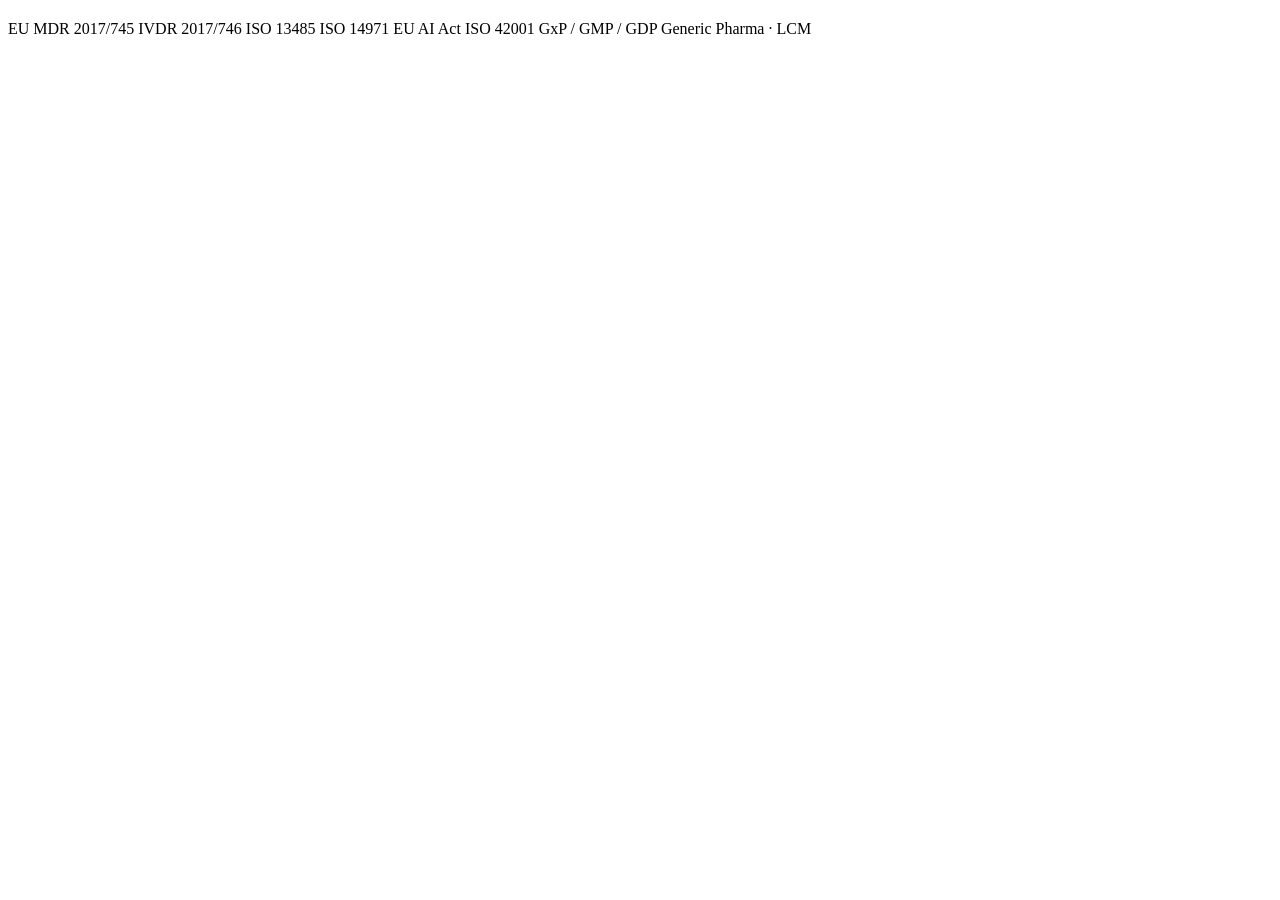
==== commit 6042177a: "Add files via upload" ====
--- a/index.html
+++ b/index.html
@@ -1,106 +1,301 @@
-<!doctype html>
-<html lang="en">
+<!DOCTYPE html>
+<html lang="da" id="html-root">
 <head>
-  <meta charset="utf-8">
-  <meta name="viewport" content="width=device-width, initial-scale=1">
-  <title>Home | Clarix Compliance</title>
-  <meta name="description" content="Clarix Compliance supports MedTech, Pharma and HealthTech companies with RA, QA and AI governance.">
-  <link rel="preconnect" href="https://fonts.googleapis.com">
-  <link rel="preconnect" href="https://fonts.gstatic.com" crossorigin>
-  <link href="https://fonts.googleapis.com/css2?family=Inter:wght@400;500;600;700;800&display=swap" rel="stylesheet">
-  <link rel="stylesheet" href="styles.css">
+  <meta charset="UTF-8"/>
+  <meta name="viewport" content="width=device-width, initial-scale=1.0"/>
+  <title>Clarix Compliance Consulting</title>
+  <meta name="description" content="Uafhængig regulatory consultancy for MedTech og Pharma — MDR/IVDR, ISO 13485, EU AI Act, GxP."/>
+  <link rel="stylesheet" href="css/style.css"/>
 </head>
 <body>
 
-<nav class="nav">
-  <a class="brand" href="index.html" aria-label="Clarix Compliance home">
-    <span class="brand-mark">C</span><span>Clarix Compliance</span>
-  </a>
-  <button class="menu-toggle" aria-label="Open menu">☰</button>
-  <div class="nav-links">
-    <a href="index.html">Home</a>
-    <a href="medical-device.html">Medical Device</a>
-    <a href="pharma.html">Pharma</a>
-    <a href="ai.html">AI</a>
-    <a href="about.html">About</a>
-    <a href="workshops.html">Upcoming Workshops</a>
-    <a href="contact.html" class="nav-cta">Contact</a>
-  </div>
-</nav>
-
-<main>
-
+<div id="site-nav"></div>
+
+<!-- ── HERO ── -->
 <section class="hero">
-  <div class="hero-content">
-    <p class="eyebrow">Regulatory Affairs · Quality · AI Governance</p>
-    <h1>Compliance support for companies building, scaling or transforming in regulated environments.</h1>
-    <p class="lead">Clarix Compliance helps MedTech, Pharma and HealthTech teams turn regulatory complexity into clear decisions, controlled documentation and audit-ready execution.</p>
-    <div class="hero-actions">
-      <a class="btn primary" href="https://calendly.com/" target="_blank" rel="noopener">Book a free meeting</a>
-      <a class="btn secondary" href="contact.html">Discuss your challenge</a>
-    </div>
-    <p class="microcopy">Replace the calendar link with your own Calendly / Microsoft Bookings link.</p>
-  </div>
-  <div class="hero-panel">
-    <h2>Where we support</h2>
-    <ul class="check-list">
-      <li>MDR / IVDR strategy and documentation</li>
-      <li>QMS structure, gap assessment and audit readiness</li>
-      <li>AI governance for regulated workflows</li>
-      <li>Risk-based implementation and human oversight</li>
-    </ul>
-  </div>
-</section>
-
-<section class="section">
-  <div class="section-head">
-    <p class="eyebrow">Services</p>
-    <h2>Practical compliance. Clear business impact.</h2>
-  </div>
-  <div class="cards three">
-    <article class="card">
-      <h3>Medical Device</h3>
-      <p>MDR-aligned support for regulatory strategy, technical documentation, PMS/PMCF and quality processes.</p>
-      <a href="medical-device.html">Explore Medical Device →</a>
-    </article>
-    <article class="card">
-      <h3>Pharma</h3>
-      <p>Lifecycle, GxP and quality support for pharma teams needing structure, traceability and controlled execution.</p>
-      <a href="pharma.html">Explore Pharma →</a>
-    </article>
-    <article class="card">
-      <h3>AI Governance</h3>
-      <p>Implementation of AI in RA/QA workflows with governance, documentation, transparency and human review.</p>
-      <a href="ai.html">Explore AI →</a>
-    </article>
-  </div>
-</section>
-
-<section class="split section muted">
-  <div>
-    <p class="eyebrow">Approach</p>
-    <h2>Designed for decisions — not just documents.</h2>
-  </div>
-  <div class="process">
-    <div><span>01</span><h3>Assess</h3><p>Identify gaps, risks and commercial priorities.</p></div>
-    <div><span>02</span><h3>Structure</h3><p>Create clear plans, responsibilities and documentation logic.</p></div>
-    <div><span>03</span><h3>Implement</h3><p>Build workflows that teams can actually use and defend.</p></div>
-  </div>
-</section>
-
-</main>
-
-<footer class="footer">
-  <div>
-    <strong>Clarix Compliance</strong>
-    <p>Regulatory Affairs · Quality · AI Governance for regulated companies.</p>
-  </div>
-  <div>
-    <a href="mailto:Dunya.zadran@outlook.dk">Dunya.zadran@outlook.dk</a>
-    <p>© <span id="year"></span> Clarix Compliance. All rights reserved.</p>
-  </div>
-</footer>
-
-<script src="script.js"></script>
+  <!-- Brand pattern background -->
+  <div id="hero-pattern" style="position:absolute;inset:0;z-index:0;opacity:.07;pointer-events:none;"></div>
+
+  <div class="wrap hero-inner">
+    <!-- Left: copy -->
+    <div>
+      <div class="hero-label" id="h-eyebrow"></div>
+      <h1 id="h-h1"></h1>
+      <p class="hero-sub" id="h-sub"></p>
+      <div class="hero-actions" id="h-actions"></div>
+    </div>
+    <!-- Right: booking card -->
+    <div class="booking-card">
+      <h3 id="bk-h3"></h3>
+      <p id="bk-p"></p>
+      <a href="https://calendly.com/dunyazadran" target="_blank" rel="noopener"
+         class="btn btn-navy" id="bk-btn1"></a>
+      <a href="contact.html" class="btn btn-outline" id="bk-btn2"
+         style="width:100%;justify-content:center;"></a>
+      <p class="booking-note" id="bk-note"></p>
+    </div>
+  </div>
+
+  <!-- Badge strip -->
+  <div class="badge-strip">
+    <div class="wrap">
+      <div class="badge-row">
+        <span class="badge">EU MDR 2017/745</span>
+        <span class="badge">IVDR 2017/746</span>
+        <span class="badge">ISO 13485</span>
+        <span class="badge">ISO 14971</span>
+        <span class="badge">EU AI Act</span>
+        <span class="badge">ISO 42001</span>
+        <span class="badge">GxP / GMP / GDP</span>
+        <span class="badge">Generic Pharma · LCM</span>
+      </div>
+    </div>
+  </div>
+</section>
+
+<!-- ── QUOTES ── -->
+<section class="section section-grey">
+  <div class="wrap">
+    <div class="section-head">
+      <span class="eyebrow" id="q-ey"></span>
+      <h2 class="section-title" id="q-ti"></h2>
+    </div>
+    <div class="quotes-row" id="quotes-row"></div>
+  </div>
+</section>
+
+<!-- ── SERVICES ── -->
+<section class="section section-white">
+  <div class="wrap">
+    <div class="section-head center">
+      <span class="eyebrow" id="sv-ey"></span>
+      <h2 class="section-title" id="sv-ti"></h2>
+      <p class="section-sub" id="sv-sub"></p>
+    </div>
+    <div class="services-grid" id="services-grid"></div>
+  </div>
+</section>
+
+<!-- ── STATS ── -->
+<section class="section section-navy">
+  <!-- Brand pattern on navy -->
+  <div id="stats-pattern" style="position:absolute;inset:0;opacity:.1;pointer-events:none;"></div>
+  <div class="wrap" style="position:relative;z-index:1;">
+    <div class="section-head center">
+      <span class="eyebrow eyebrow-white" id="st-ey"></span>
+      <h2 class="section-title section-title-white" id="st-ti"></h2>
+    </div>
+    <div class="stats-grid" id="stats-grid"></div>
+  </div>
+</section>
+
+<!-- ── ABOUT STRIP ── -->
+<section class="section section-grey">
+  <div class="wrap">
+    <div style="display:grid;grid-template-columns:1fr 1fr;gap:72px;align-items:center;" id="about-strip-grid">
+      <div>
+        <span class="eyebrow" id="ab-ey"></span>
+        <h2 class="section-title" id="ab-ti"></h2>
+        <p class="section-sub" id="ab-s1" style="max-width:100%;margin-bottom:12px;"></p>
+        <p class="section-sub" id="ab-s2" style="max-width:100%;"></p>
+        <div style="margin-top:28px;display:flex;gap:12px;flex-wrap:wrap;" id="ab-btns"></div>
+      </div>
+      <div style="display:flex;flex-direction:column;gap:14px;" id="ab-blocks"></div>
+    </div>
+  </div>
+</section>
+
+<!-- ── TESTIMONIALS ── -->
+<section class="section section-white">
+  <div class="wrap">
+    <div class="section-head center">
+      <span class="eyebrow" id="ts-ey"></span>
+      <h2 class="section-title" id="ts-ti"></h2>
+    </div>
+    <div class="testi-grid" id="testi-grid"></div>
+  </div>
+</section>
+
+<!-- ── INSIGHTS TEASER ── -->
+<section class="section section-grey">
+  <div class="wrap">
+    <div class="section-head">
+      <span class="eyebrow" id="in-ey"></span>
+      <h2 class="section-title" id="in-ti"></h2>
+    </div>
+    <div class="insights-grid" id="insights-grid"></div>
+    <div style="margin-top:32px;" id="in-more"></div>
+  </div>
+</section>
+
+<!-- ── CTA ── -->
+<section class="cta-banner" style="position:relative;">
+  <div id="cta-pattern" style="position:absolute;inset:0;opacity:.08;pointer-events:none;"></div>
+  <div class="wrap cta-inner">
+    <h2 id="cta-h2"></h2>
+    <p id="cta-p"></p>
+    <a href="https://calendly.com/dunyazadran" target="_blank" rel="noopener" class="btn btn-teal" id="cta-btn"></a>
+  </div>
+</section>
+
+<div id="site-footer"></div>
+
+<script src="js/brand.js"></script>
+<script src="js/i18n.js"></script>
+<script>
+// Set html lang
+document.getElementById('html-root').lang = window.currentLang;
+
+// Render nav + footer
+renderNav('nav_home');
+renderFooter();
+
+// Brand patterns
+document.getElementById('hero-pattern').innerHTML = Brand.brandPattern('hp1','#FFFFFF','#1C8C8C');
+document.getElementById('cta-pattern').innerHTML  = Brand.brandPattern('cp1','#FFFFFF','#1C8C8C');
+
+// Hero
+document.getElementById('h-eyebrow').textContent = t('hero_eyebrow');
+document.getElementById('h-h1').innerHTML =
+  `${t('hero_h1_a')} <span>${t('hero_h1_b')}</span>`;
+document.getElementById('h-sub').textContent = t('hero_sub');
+document.getElementById('h-actions').innerHTML = `
+  <a href="medical-devices.html" class="btn btn-teal">${t('hero_btn1')}</a>
+  <a href="pharma.html" class="btn btn-ghost">${t('hero_btn2')}</a>
+  <a href="ai.html" class="btn btn-ghost">${t('hero_btn3')}</a>`;
+
+// Booking
+document.getElementById('bk-h3').textContent = t('book_h3');
+document.getElementById('bk-p').textContent  = t('book_p');
+document.getElementById('bk-btn1').textContent = t('book_btn1');
+document.getElementById('bk-btn1').style.cssText = 'width:100%;justify-content:center;margin-bottom:10px;';
+document.getElementById('bk-btn2').textContent = t('book_btn2');
+document.getElementById('bk-note').innerHTML =
+  `${t('book_note')} <a href="https://www.linkedin.com/in/dunyazadran" target="_blank" rel="noopener">LinkedIn</a>`;
+
+// Quotes
+const quotes = window.currentLang === 'da' ? [
+  { q:'"Dunya kom ind, da vi stod 6 uger fra en notified body-vurdering med væsentlige mangler i vores tekniske dokumentation. Hun prioriterede det rigtige og vi gik ind til vurderingen med fuld tillid."', s:'Regulatory Affairs Director · MedTech, Danmark' },
+  { q:'"Hendes MDR gap-analyse var den mest grundige vi har set. Hun ved præcis, hvad notified bodies kigger efter."', s:'VP Quality · Europæisk medicinsk udstyrsfirma' },
+  { q:'"AI governance-workshoppen var den mest praktisk nyttige session vi har haft i år. Ingen buzz-ord — bare et klart compliance-framework."', s:'VP Quality & Regulatory · Pharma, Sverige' },
+  { q:'"Senior ekspertise uden overhead af en fast stilling. Integreret hurtigt, forstod vores produktportefølje og leverede dokumentation vi kunne indsende med det samme."', s:'CEO · Early-stage MedTech' },
+  { q:'"Vi tog Dunya ind til en GxP compliance-gennemgang inden en stor myndighedsinspektion. Forberedelsen var grundig og inspektionen forløb gnidningsfrit."', s:'QA Manager · Farmaceutisk distributør' },
+] : [
+  { q:'"Dunya came in when we had a notified body assessment looming with significant gaps. She prioritised what mattered and we went into the assessment with full confidence."', s:'Regulatory Affairs Director · MedTech, Denmark' },
+  { q:'"Her MDR gap analysis was the most thorough we have seen. She clearly knows what notified bodies look for."', s:'VP Quality · European Medical Device Company' },
+  { q:'"The AI compliance workshop was the most practically useful session we have had all year. No buzzwords — just a clear, compliance-first framework."', s:'VP Quality & Regulatory · Pharma, Sweden' },
+  { q:'"Senior expertise without the overhead of a permanent hire. Embedded quickly, understood our portfolio, and delivered documentation we could submit straight away."', s:'CEO · Early-stage MedTech' },
+  { q:'"We brought Dunya in for a GxP compliance review ahead of a major authority inspection. The preparation was thorough and the inspection went smoothly."', s:'QA Manager · Pharmaceutical Distributor' },
+];
+document.getElementById('q-ey').textContent = t('quotes_eyebrow');
+document.getElementById('q-ti').textContent = t('quotes_title');
+document.getElementById('quotes-row').innerHTML = quotes.map(q =>
+  `<div class="quote-card"><blockquote>${q.q}</blockquote><div class="quote-source">${q.s}</div></div>`
+).join('');
+
+// Services
+document.getElementById('sv-ey').textContent = t('services_eyebrow');
+document.getElementById('sv-ti').textContent = t('services_title');
+document.getElementById('sv-sub').textContent = t('services_sub');
+const svcs = [
+  { icon:'mdr',        name:'svc1_name', desc:'svc1_desc', link:'svc1_link', href:'medical-devices.html' },
+  { icon:'regulatory', name:'svc2_name', desc:'svc2_desc', link:'svc2_link', href:'pharma.html' },
+  { icon:'ai',         name:'svc3_name', desc:'svc3_desc', link:'svc3_link', href:'ai.html' },
+  { icon:'quality',    name:'svc4_name', desc:'svc4_desc', link:'svc4_link', href:'medical-devices.html#qms' },
+  { icon:'aiact',      name:'svc5_name', desc:'svc5_desc', link:'svc5_link', href:'ai.html#workshops' },
+  { icon:'strategy',   name:'svc6_name', desc:'svc6_desc', link:'svc6_link', href:'contact.html' },
+];
+document.getElementById('services-grid').innerHTML = svcs.map(s => `
+  <a href="${s.href}" class="svc-card">
+    <div class="svc-icon-wrap">${Brand.svcIcon(s.icon, 32)}</div>
+    <h3>${t(s.name)}</h3>
+    <p>${t(s.desc)}</p>
+    <span class="svc-link">${t(s.link)}</span>
+  </a>`).join('');
+
+// Stats
+document.getElementById('st-ey').textContent = t('stats_eyebrow');
+document.getElementById('st-ti').textContent = t('stats_title');
+document.getElementById('stats-grid').innerHTML = [1,2,3,4].map(i => `
+  <div class="stat-item">
+    <div class="stat-num">${t('stat'+i+'_num')}</div>
+    <div class="stat-label">${t('stat'+i+'_lbl')}</div>
+  </div>`).join('');
+
+// About strip
+document.getElementById('ab-ey').textContent = t('about_eyebrow');
+document.getElementById('ab-ti').textContent = t('about_title');
+document.getElementById('ab-s1').textContent = t('about_sub1');
+document.getElementById('ab-s2').textContent = t('about_sub2');
+document.getElementById('ab-btns').innerHTML = `
+  <a href="about.html" class="btn btn-navy">${t('about_btn1')}</a>
+  <a href="contact.html" class="btn btn-outline">${t('about_btn2')}</a>`;
+
+const abBlocks = window.currentLang === 'da' ? [
+  { tag:'Process-AI', txt:'AI som assisterende værktøj i styrede, reviderbare workflows — ikke en autonom beslutningstrager. Menneskelig gennemgang ved hvert kritisk punkt.' },
+  { tag:'Sporbarhed', txt:'Alle leverancer er sporbare, versionerede og forsvarlige under regulatorisk granskning — fra dag ét.' },
+  { tag:'Audit-klar', txt:'Dokumentation struktureret for slutlæseren: notified body-assessoren, myndigheds-inspektøren, den interne auditor.' },
+] : [
+  { tag:'Process-AI', txt:'AI as an assistive tool within governed, auditable workflows — not an autonomous decision-maker. Human review at every critical point.' },
+  { tag:'Traceability', txt:'Every deliverable is traceable, versioned, and defensible under regulatory scrutiny — from day one.' },
+  { tag:'Audit-Ready', txt:'Documentation structured for the end reader: the notified body assessor, the authority inspector, the internal auditor.' },
+];
+document.getElementById('ab-blocks').innerHTML = abBlocks.map((b,i) => `
+  <div style="background:${i===0?'rgba(28,140,140,.07)':'#f5f7fa'};border-left:3px solid ${i===0?'#1C8C8C':'rgba(22,58,95,.15)'};border-radius:2px;padding:20px 22px;">
+    <span class="eyebrow" style="margin-bottom:6px;">${b.tag}</span>
+    <p style="font-size:12px;font-weight:300;color:#8B9BB4;line-height:1.65;">${b.txt}</p>
+  </div>`).join('');
+
+// Testimonials
+document.getElementById('ts-ey').textContent = t('testi_eyebrow');
+document.getElementById('ts-ti').textContent = t('testi_title');
+const testis = window.currentLang === 'da' ? [
+  { i:'RA', q:'"Vi stod 6 uger fra en notified body-vurdering med væsentlige mangler. Dunya kom ind, prioriterede det rigtige og vi gik ind til vurderingen med fuld tillid. Præcis den senior-støtte vi havde brug for."', n:'Regulatory Affairs Director', r:'MedTech · Danmark' },
+  { i:'VP', q:'"AI compliance-workshoppen var den mest praktisk nyttige session vi har haft hele året. Ingen buzz-ord — bare et klart, compliance-first framework som vi kunne anvende direkte efterfølgende."', n:'VP Quality & Regulatory', r:'Pharma · Sverige' },
+  { i:'CE', q:'"Som startup havde vi brug for én, der kunne bygge vores QMS fra bunden og forstå vores produkt på samme tid. Dunya gjorde begge dele — og ISO 13485-implementeringen har bestået enhver audit siden."', n:'CEO & Co-Founder', r:'Early-stage MedTech · Tyskland' },
+  { i:'QA', q:'"Hendes risikobaserede tilgang til vores GxP compliance-gennemgang inden en stor myndighedsinspektion var præcis rigtigt. Forberedelsen var grundig, dokumentationen var audit-klar og inspektionen forløb gnidningsfrit."', n:'Quality Assurance Manager', r:'Farmaceutisk distributør · Holland' },
+] : [
+  { i:'RA', q:'"We were six weeks from a notified body assessment with significant documentation gaps. Dunya came in, prioritised what mattered, and we went into the assessment with full confidence. Exactly the senior support we needed."', n:'Regulatory Affairs Director', r:'MedTech · Denmark' },
+  { i:'VP', q:'"The AI compliance workshop was the most practically useful session we have had all year. No buzzwords — just a clear, compliance-first framework that we could apply directly the following week."', n:'VP Quality & Regulatory', r:'Pharma · Sweden' },
+  { i:'CE', q:'"As a startup, we needed someone who could build our QMS from the ground up and understand our product at the same time. Dunya did both — and the ISO 13485 implementation has stood up to every audit since."', n:'CEO & Co-Founder', r:'Early-stage MedTech · Germany' },
+  { i:'QA', q:'"Her risk-based approach to our GxP compliance review was exactly right. The preparation was thorough, the documentation was audit-ready, and the inspection went smoothly."', n:'Quality Assurance Manager', r:'Pharmaceutical Distributor · Netherlands' },
+];
+document.getElementById('testi-grid').innerHTML = testis.map(t2 => `
+  <div class="testi-card">
+    <div class="testi-stars">★★★★★</div>
+    <blockquote>${t2.q}</blockquote>
+    <div class="testi-author">
+      <div class="testi-avatar">${t2.i}</div>
+      <div><div class="testi-name">${t2.n}</div><div class="testi-role">${t2.r}</div></div>
+    </div>
+  </div>`).join('');
+
+// Insights teaser
+document.getElementById('in-ey').textContent = t('insights_eyebrow');
+document.getElementById('in-ti').textContent = t('insights_title');
+const ins = window.currentLang === 'da' ? [
+  { tag:'EU AI Act',    h:'Hvad EU AI Act betyder for producenter af medicinsk udstyr i 2025', p:'AI indlejret i klinisk beslutningsstøtte udløser specifikke conformity-forpligtelser. Denne artikel kortlægger overlappet med MDR.', d:'Juni 2025' },
+  { tag:'MDR',          h:'Teknisk dokumentation under MDR Annex II: en praktisk tjekliste', p:'Kløften mellem hvad teams tror er tilstrækkeligt og hvad notified bodies kræver — er der fejlene sker.', d:'Maj 2025' },
+  { tag:'AI Governance',h:'Process-AI vs Product-AI: den distinktion der ændrer alt', p:'At få denne klassificering forkert betyder at anvende den forkerte regulatoriske ramme — med konsekvenser for hele dit compliance-setup.', d:'April 2025' },
+] : [
+  { tag:'EU AI Act',    h:'What the EU AI Act means for Medical Device manufacturers in 2025', p:'AI in clinical decision support triggers specific conformity obligations. This maps the overlap with MDR — and where the gaps are.', d:'June 2025' },
+  { tag:'MDR',          h:'Technical Documentation under MDR Annex II: a practitioner\'s checklist', p:'The gap between what teams think is sufficient and what notified bodies require is where delays happen.', d:'May 2025' },
+  { tag:'AI Governance',h:'Process-AI vs Product-AI: the distinction that changes everything', p:'Getting this classification wrong means applying the wrong regulatory framework entirely — with audit consequences.', d:'April 2025' },
+];
+document.getElementById('insights-grid').innerHTML = ins.map(i => `
+  <a href="insights.html" class="insight-card">
+    <span class="insight-tag">${i.tag}</span>
+    <h4>${i.h}</h4>
+    <p>${i.p}</p>
+    <div class="insight-date">${i.d}</div>
+  </a>`).join('');
+document.getElementById('in-more').innerHTML =
+  `<a href="insights.html" class="btn btn-outline">${t('insights_more')}</a>`;
+
+// CTA
+document.getElementById('cta-h2').textContent = t('cta_h2');
+document.getElementById('cta-p').textContent  = t('cta_p');
+document.getElementById('cta-btn').textContent = t('cta_btn');
+</script>
 </body>
-</html>+</html>
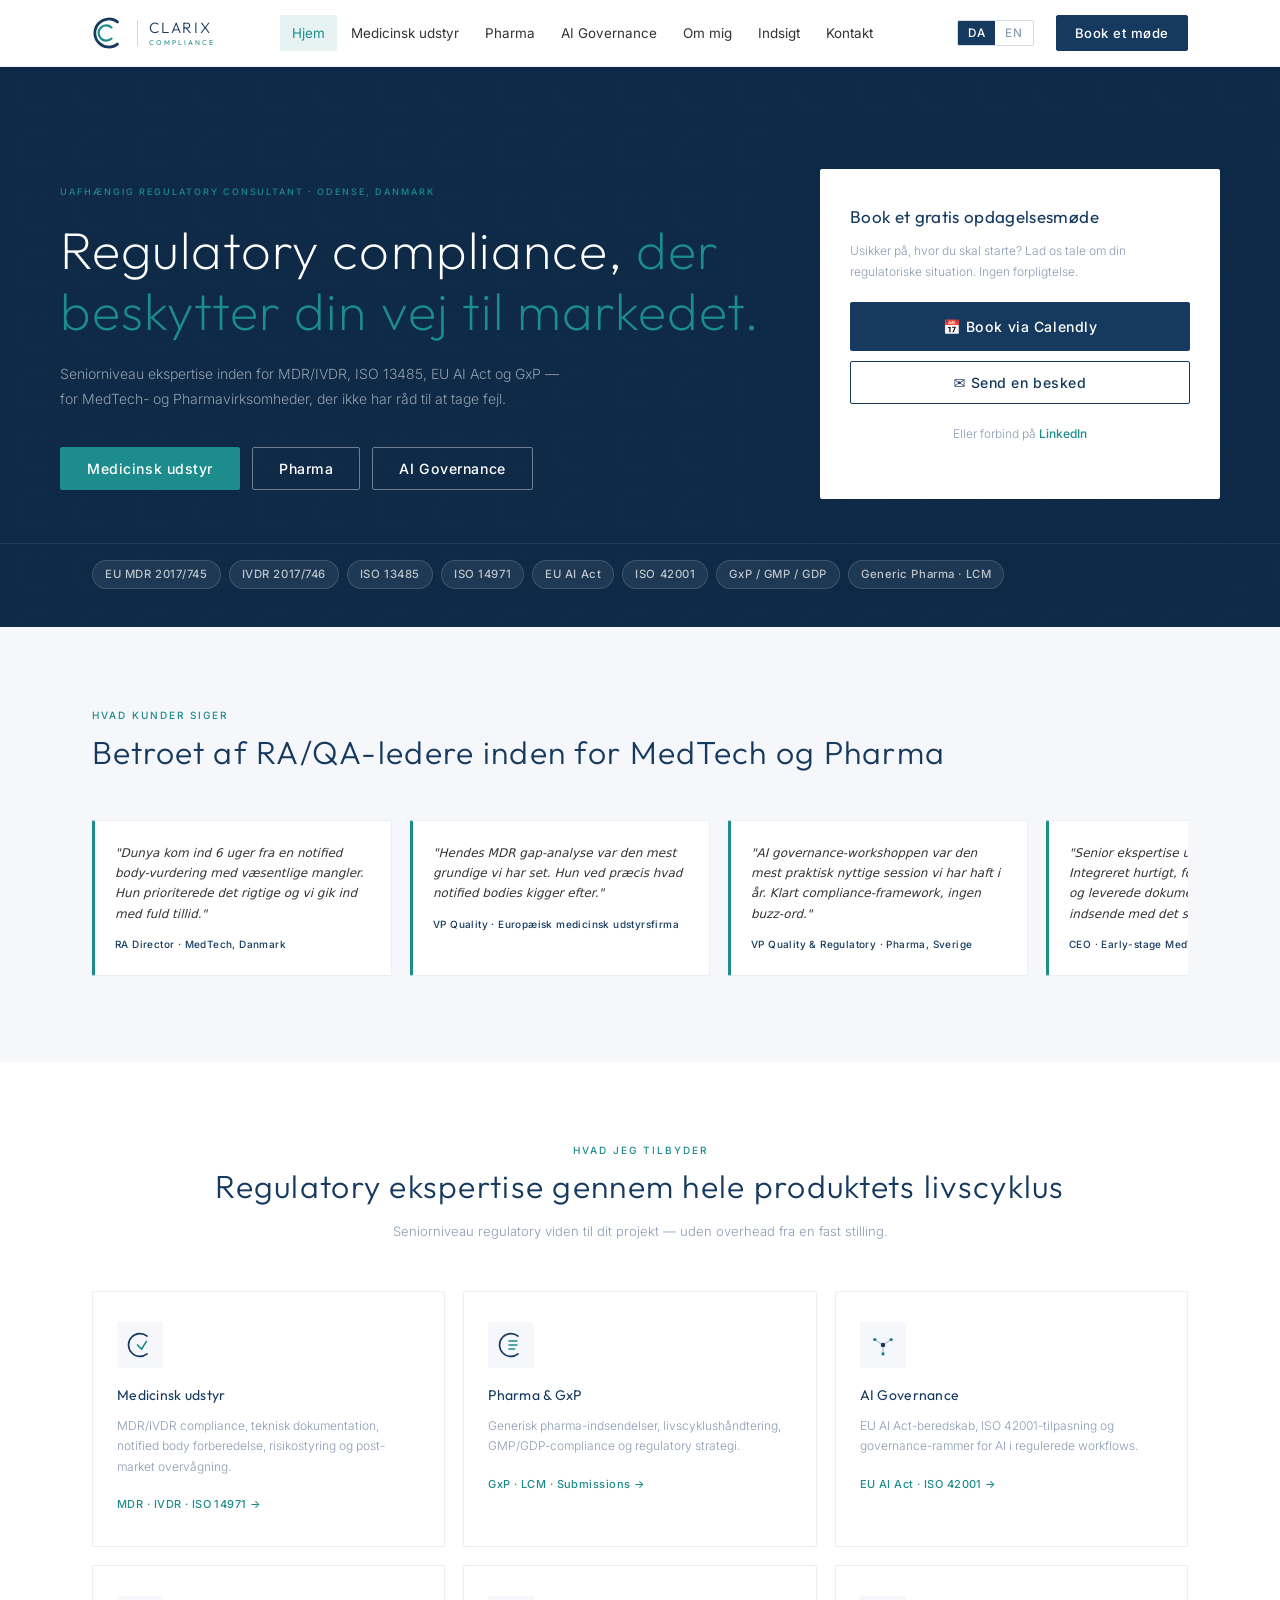
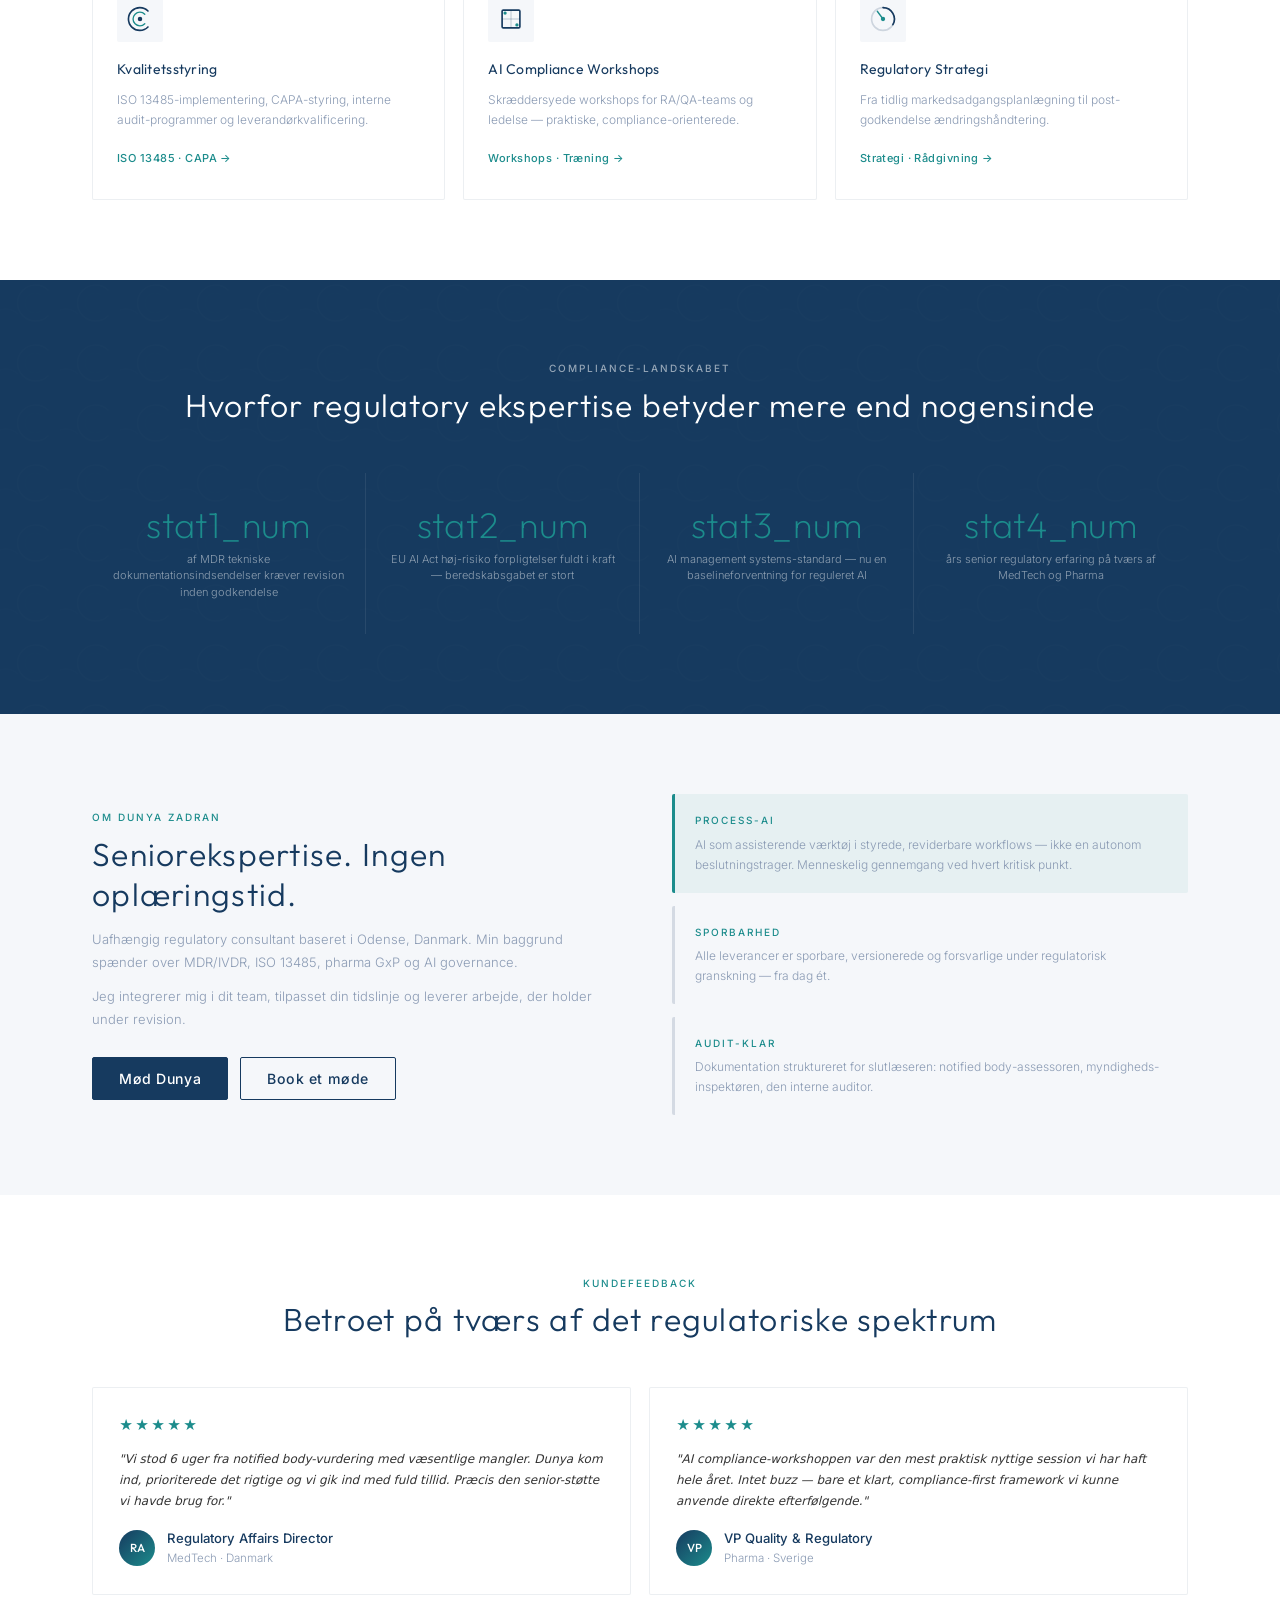
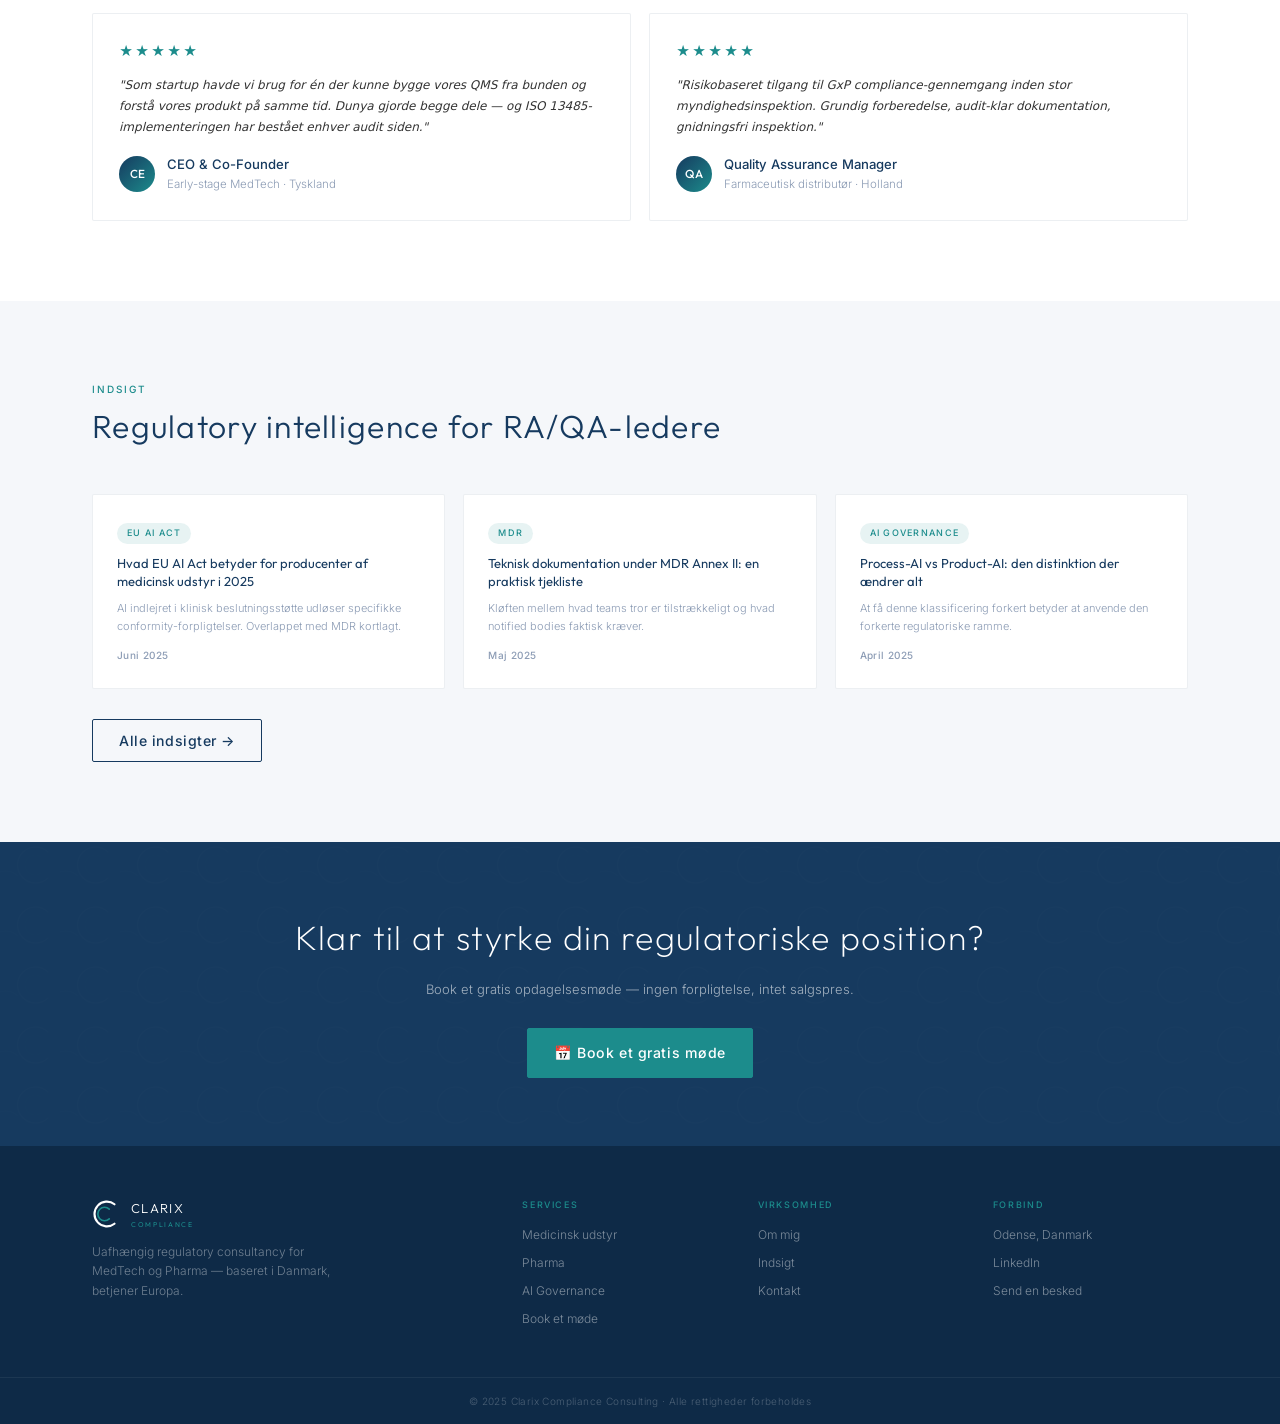
==== commit 82f020e1: "Add files via upload" ====
--- a/index.html
+++ b/index.html
@@ -4,298 +4,35 @@
   <meta charset="UTF-8"/>
   <meta name="viewport" content="width=device-width, initial-scale=1.0"/>
   <title>Clarix Compliance Consulting</title>
-  <meta name="description" content="Uafhængig regulatory consultancy for MedTech og Pharma — MDR/IVDR, ISO 13485, EU AI Act, GxP."/>
-  <link rel="stylesheet" href="css/style.css"/>
+  <meta name="description" content="Uafhængig regulatory consultancy for MedTech og Pharma — MDR/IVDR, ISO 13485, EU AI Act, GxP. Baseret i Danmark, betjener Europa."/>
+  <meta name="keywords" content="regulatory affairs, MDR, IVDR, ISO 13485, EU AI Act, GxP, MedTech, Pharma, compliance, Denmark"/>
+  <meta property="og:title" content="Clarix Compliance Consulting"/>
+  <meta property="og:description" content="Senior regulatory expertise in MDR/IVDR, ISO 13485, AI governance and GxP — independent consultancy based in Denmark."/>
+  <meta property="og:url" content="https://clarixcompliance.com"/>
+  <meta property="og:type" content="website"/>
+  <link rel="icon" href="favicon.ico" type="image/x-icon"/>
+  <link rel="stylesheet" href="styles.css"/>
 </head>
 <body>
 
+<!-- NAVIGATION -->
 <div id="site-nav"></div>
 
-<!-- ── HERO ── -->
-<section class="hero">
-  <!-- Brand pattern background -->
-  <div id="hero-pattern" style="position:absolute;inset:0;z-index:0;opacity:.07;pointer-events:none;"></div>
+<!-- PAGE SECTIONS — all pages live here, shown/hidden by JS -->
+<main>
+  <div id="page-home"    class="page-section active"></div>
+  <div id="page-devices" class="page-section"></div>
+  <div id="page-pharma"  class="page-section"></div>
+  <div id="page-ai"      class="page-section"></div>
+  <div id="page-about"   class="page-section"></div>
+  <div id="page-insights"class="page-section"></div>
+  <div id="page-contact" class="page-section"></div>
+</main>
 
-  <div class="wrap hero-inner">
-    <!-- Left: copy -->
-    <div>
-      <div class="hero-label" id="h-eyebrow"></div>
-      <h1 id="h-h1"></h1>
-      <p class="hero-sub" id="h-sub"></p>
-      <div class="hero-actions" id="h-actions"></div>
-    </div>
-    <!-- Right: booking card -->
-    <div class="booking-card">
-      <h3 id="bk-h3"></h3>
-      <p id="bk-p"></p>
-      <a href="https://calendly.com/dunyazadran" target="_blank" rel="noopener"
-         class="btn btn-navy" id="bk-btn1"></a>
-      <a href="contact.html" class="btn btn-outline" id="bk-btn2"
-         style="width:100%;justify-content:center;"></a>
-      <p class="booking-note" id="bk-note"></p>
-    </div>
-  </div>
-
-  <!-- Badge strip -->
-  <div class="badge-strip">
-    <div class="wrap">
-      <div class="badge-row">
-        <span class="badge">EU MDR 2017/745</span>
-        <span class="badge">IVDR 2017/746</span>
-        <span class="badge">ISO 13485</span>
-        <span class="badge">ISO 14971</span>
-        <span class="badge">EU AI Act</span>
-        <span class="badge">ISO 42001</span>
-        <span class="badge">GxP / GMP / GDP</span>
-        <span class="badge">Generic Pharma · LCM</span>
-      </div>
-    </div>
-  </div>
-</section>
-
-<!-- ── QUOTES ── -->
-<section class="section section-grey">
-  <div class="wrap">
-    <div class="section-head">
-      <span class="eyebrow" id="q-ey"></span>
-      <h2 class="section-title" id="q-ti"></h2>
-    </div>
-    <div class="quotes-row" id="quotes-row"></div>
-  </div>
-</section>
-
-<!-- ── SERVICES ── -->
-<section class="section section-white">
-  <div class="wrap">
-    <div class="section-head center">
-      <span class="eyebrow" id="sv-ey"></span>
-      <h2 class="section-title" id="sv-ti"></h2>
-      <p class="section-sub" id="sv-sub"></p>
-    </div>
-    <div class="services-grid" id="services-grid"></div>
-  </div>
-</section>
-
-<!-- ── STATS ── -->
-<section class="section section-navy">
-  <!-- Brand pattern on navy -->
-  <div id="stats-pattern" style="position:absolute;inset:0;opacity:.1;pointer-events:none;"></div>
-  <div class="wrap" style="position:relative;z-index:1;">
-    <div class="section-head center">
-      <span class="eyebrow eyebrow-white" id="st-ey"></span>
-      <h2 class="section-title section-title-white" id="st-ti"></h2>
-    </div>
-    <div class="stats-grid" id="stats-grid"></div>
-  </div>
-</section>
-
-<!-- ── ABOUT STRIP ── -->
-<section class="section section-grey">
-  <div class="wrap">
-    <div style="display:grid;grid-template-columns:1fr 1fr;gap:72px;align-items:center;" id="about-strip-grid">
-      <div>
-        <span class="eyebrow" id="ab-ey"></span>
-        <h2 class="section-title" id="ab-ti"></h2>
-        <p class="section-sub" id="ab-s1" style="max-width:100%;margin-bottom:12px;"></p>
-        <p class="section-sub" id="ab-s2" style="max-width:100%;"></p>
-        <div style="margin-top:28px;display:flex;gap:12px;flex-wrap:wrap;" id="ab-btns"></div>
-      </div>
-      <div style="display:flex;flex-direction:column;gap:14px;" id="ab-blocks"></div>
-    </div>
-  </div>
-</section>
-
-<!-- ── TESTIMONIALS ── -->
-<section class="section section-white">
-  <div class="wrap">
-    <div class="section-head center">
-      <span class="eyebrow" id="ts-ey"></span>
-      <h2 class="section-title" id="ts-ti"></h2>
-    </div>
-    <div class="testi-grid" id="testi-grid"></div>
-  </div>
-</section>
-
-<!-- ── INSIGHTS TEASER ── -->
-<section class="section section-grey">
-  <div class="wrap">
-    <div class="section-head">
-      <span class="eyebrow" id="in-ey"></span>
-      <h2 class="section-title" id="in-ti"></h2>
-    </div>
-    <div class="insights-grid" id="insights-grid"></div>
-    <div style="margin-top:32px;" id="in-more"></div>
-  </div>
-</section>
-
-<!-- ── CTA ── -->
-<section class="cta-banner" style="position:relative;">
-  <div id="cta-pattern" style="position:absolute;inset:0;opacity:.08;pointer-events:none;"></div>
-  <div class="wrap cta-inner">
-    <h2 id="cta-h2"></h2>
-    <p id="cta-p"></p>
-    <a href="https://calendly.com/dunyazadran" target="_blank" rel="noopener" class="btn btn-teal" id="cta-btn"></a>
-  </div>
-</section>
-
+<!-- FOOTER -->
 <div id="site-footer"></div>
 
-<script src="js/brand.js"></script>
-<script src="js/i18n.js"></script>
-<script>
-// Set html lang
-document.getElementById('html-root').lang = window.currentLang;
+<script src="script.js"></script>
 
-// Render nav + footer
-renderNav('nav_home');
-renderFooter();
-
-// Brand patterns
-document.getElementById('hero-pattern').innerHTML = Brand.brandPattern('hp1','#FFFFFF','#1C8C8C');
-document.getElementById('cta-pattern').innerHTML  = Brand.brandPattern('cp1','#FFFFFF','#1C8C8C');
-
-// Hero
-document.getElementById('h-eyebrow').textContent = t('hero_eyebrow');
-document.getElementById('h-h1').innerHTML =
-  `${t('hero_h1_a')} <span>${t('hero_h1_b')}</span>`;
-document.getElementById('h-sub').textContent = t('hero_sub');
-document.getElementById('h-actions').innerHTML = `
-  <a href="medical-devices.html" class="btn btn-teal">${t('hero_btn1')}</a>
-  <a href="pharma.html" class="btn btn-ghost">${t('hero_btn2')}</a>
-  <a href="ai.html" class="btn btn-ghost">${t('hero_btn3')}</a>`;
-
-// Booking
-document.getElementById('bk-h3').textContent = t('book_h3');
-document.getElementById('bk-p').textContent  = t('book_p');
-document.getElementById('bk-btn1').textContent = t('book_btn1');
-document.getElementById('bk-btn1').style.cssText = 'width:100%;justify-content:center;margin-bottom:10px;';
-document.getElementById('bk-btn2').textContent = t('book_btn2');
-document.getElementById('bk-note').innerHTML =
-  `${t('book_note')} <a href="https://www.linkedin.com/in/dunyazadran" target="_blank" rel="noopener">LinkedIn</a>`;
-
-// Quotes
-const quotes = window.currentLang === 'da' ? [
-  { q:'"Dunya kom ind, da vi stod 6 uger fra en notified body-vurdering med væsentlige mangler i vores tekniske dokumentation. Hun prioriterede det rigtige og vi gik ind til vurderingen med fuld tillid."', s:'Regulatory Affairs Director · MedTech, Danmark' },
-  { q:'"Hendes MDR gap-analyse var den mest grundige vi har set. Hun ved præcis, hvad notified bodies kigger efter."', s:'VP Quality · Europæisk medicinsk udstyrsfirma' },
-  { q:'"AI governance-workshoppen var den mest praktisk nyttige session vi har haft i år. Ingen buzz-ord — bare et klart compliance-framework."', s:'VP Quality & Regulatory · Pharma, Sverige' },
-  { q:'"Senior ekspertise uden overhead af en fast stilling. Integreret hurtigt, forstod vores produktportefølje og leverede dokumentation vi kunne indsende med det samme."', s:'CEO · Early-stage MedTech' },
-  { q:'"Vi tog Dunya ind til en GxP compliance-gennemgang inden en stor myndighedsinspektion. Forberedelsen var grundig og inspektionen forløb gnidningsfrit."', s:'QA Manager · Farmaceutisk distributør' },
-] : [
-  { q:'"Dunya came in when we had a notified body assessment looming with significant gaps. She prioritised what mattered and we went into the assessment with full confidence."', s:'Regulatory Affairs Director · MedTech, Denmark' },
-  { q:'"Her MDR gap analysis was the most thorough we have seen. She clearly knows what notified bodies look for."', s:'VP Quality · European Medical Device Company' },
-  { q:'"The AI compliance workshop was the most practically useful session we have had all year. No buzzwords — just a clear, compliance-first framework."', s:'VP Quality & Regulatory · Pharma, Sweden' },
-  { q:'"Senior expertise without the overhead of a permanent hire. Embedded quickly, understood our portfolio, and delivered documentation we could submit straight away."', s:'CEO · Early-stage MedTech' },
-  { q:'"We brought Dunya in for a GxP compliance review ahead of a major authority inspection. The preparation was thorough and the inspection went smoothly."', s:'QA Manager · Pharmaceutical Distributor' },
-];
-document.getElementById('q-ey').textContent = t('quotes_eyebrow');
-document.getElementById('q-ti').textContent = t('quotes_title');
-document.getElementById('quotes-row').innerHTML = quotes.map(q =>
-  `<div class="quote-card"><blockquote>${q.q}</blockquote><div class="quote-source">${q.s}</div></div>`
-).join('');
-
-// Services
-document.getElementById('sv-ey').textContent = t('services_eyebrow');
-document.getElementById('sv-ti').textContent = t('services_title');
-document.getElementById('sv-sub').textContent = t('services_sub');
-const svcs = [
-  { icon:'mdr',        name:'svc1_name', desc:'svc1_desc', link:'svc1_link', href:'medical-devices.html' },
-  { icon:'regulatory', name:'svc2_name', desc:'svc2_desc', link:'svc2_link', href:'pharma.html' },
-  { icon:'ai',         name:'svc3_name', desc:'svc3_desc', link:'svc3_link', href:'ai.html' },
-  { icon:'quality',    name:'svc4_name', desc:'svc4_desc', link:'svc4_link', href:'medical-devices.html#qms' },
-  { icon:'aiact',      name:'svc5_name', desc:'svc5_desc', link:'svc5_link', href:'ai.html#workshops' },
-  { icon:'strategy',   name:'svc6_name', desc:'svc6_desc', link:'svc6_link', href:'contact.html' },
-];
-document.getElementById('services-grid').innerHTML = svcs.map(s => `
-  <a href="${s.href}" class="svc-card">
-    <div class="svc-icon-wrap">${Brand.svcIcon(s.icon, 32)}</div>
-    <h3>${t(s.name)}</h3>
-    <p>${t(s.desc)}</p>
-    <span class="svc-link">${t(s.link)}</span>
-  </a>`).join('');
-
-// Stats
-document.getElementById('st-ey').textContent = t('stats_eyebrow');
-document.getElementById('st-ti').textContent = t('stats_title');
-document.getElementById('stats-grid').innerHTML = [1,2,3,4].map(i => `
-  <div class="stat-item">
-    <div class="stat-num">${t('stat'+i+'_num')}</div>
-    <div class="stat-label">${t('stat'+i+'_lbl')}</div>
-  </div>`).join('');
-
-// About strip
-document.getElementById('ab-ey').textContent = t('about_eyebrow');
-document.getElementById('ab-ti').textContent = t('about_title');
-document.getElementById('ab-s1').textContent = t('about_sub1');
-document.getElementById('ab-s2').textContent = t('about_sub2');
-document.getElementById('ab-btns').innerHTML = `
-  <a href="about.html" class="btn btn-navy">${t('about_btn1')}</a>
-  <a href="contact.html" class="btn btn-outline">${t('about_btn2')}</a>`;
-
-const abBlocks = window.currentLang === 'da' ? [
-  { tag:'Process-AI', txt:'AI som assisterende værktøj i styrede, reviderbare workflows — ikke en autonom beslutningstrager. Menneskelig gennemgang ved hvert kritisk punkt.' },
-  { tag:'Sporbarhed', txt:'Alle leverancer er sporbare, versionerede og forsvarlige under regulatorisk granskning — fra dag ét.' },
-  { tag:'Audit-klar', txt:'Dokumentation struktureret for slutlæseren: notified body-assessoren, myndigheds-inspektøren, den interne auditor.' },
-] : [
-  { tag:'Process-AI', txt:'AI as an assistive tool within governed, auditable workflows — not an autonomous decision-maker. Human review at every critical point.' },
-  { tag:'Traceability', txt:'Every deliverable is traceable, versioned, and defensible under regulatory scrutiny — from day one.' },
-  { tag:'Audit-Ready', txt:'Documentation structured for the end reader: the notified body assessor, the authority inspector, the internal auditor.' },
-];
-document.getElementById('ab-blocks').innerHTML = abBlocks.map((b,i) => `
-  <div style="background:${i===0?'rgba(28,140,140,.07)':'#f5f7fa'};border-left:3px solid ${i===0?'#1C8C8C':'rgba(22,58,95,.15)'};border-radius:2px;padding:20px 22px;">
-    <span class="eyebrow" style="margin-bottom:6px;">${b.tag}</span>
-    <p style="font-size:12px;font-weight:300;color:#8B9BB4;line-height:1.65;">${b.txt}</p>
-  </div>`).join('');
-
-// Testimonials
-document.getElementById('ts-ey').textContent = t('testi_eyebrow');
-document.getElementById('ts-ti').textContent = t('testi_title');
-const testis = window.currentLang === 'da' ? [
-  { i:'RA', q:'"Vi stod 6 uger fra en notified body-vurdering med væsentlige mangler. Dunya kom ind, prioriterede det rigtige og vi gik ind til vurderingen med fuld tillid. Præcis den senior-støtte vi havde brug for."', n:'Regulatory Affairs Director', r:'MedTech · Danmark' },
-  { i:'VP', q:'"AI compliance-workshoppen var den mest praktisk nyttige session vi har haft hele året. Ingen buzz-ord — bare et klart, compliance-first framework som vi kunne anvende direkte efterfølgende."', n:'VP Quality & Regulatory', r:'Pharma · Sverige' },
-  { i:'CE', q:'"Som startup havde vi brug for én, der kunne bygge vores QMS fra bunden og forstå vores produkt på samme tid. Dunya gjorde begge dele — og ISO 13485-implementeringen har bestået enhver audit siden."', n:'CEO & Co-Founder', r:'Early-stage MedTech · Tyskland' },
-  { i:'QA', q:'"Hendes risikobaserede tilgang til vores GxP compliance-gennemgang inden en stor myndighedsinspektion var præcis rigtigt. Forberedelsen var grundig, dokumentationen var audit-klar og inspektionen forløb gnidningsfrit."', n:'Quality Assurance Manager', r:'Farmaceutisk distributør · Holland' },
-] : [
-  { i:'RA', q:'"We were six weeks from a notified body assessment with significant documentation gaps. Dunya came in, prioritised what mattered, and we went into the assessment with full confidence. Exactly the senior support we needed."', n:'Regulatory Affairs Director', r:'MedTech · Denmark' },
-  { i:'VP', q:'"The AI compliance workshop was the most practically useful session we have had all year. No buzzwords — just a clear, compliance-first framework that we could apply directly the following week."', n:'VP Quality & Regulatory', r:'Pharma · Sweden' },
-  { i:'CE', q:'"As a startup, we needed someone who could build our QMS from the ground up and understand our product at the same time. Dunya did both — and the ISO 13485 implementation has stood up to every audit since."', n:'CEO & Co-Founder', r:'Early-stage MedTech · Germany' },
-  { i:'QA', q:'"Her risk-based approach to our GxP compliance review was exactly right. The preparation was thorough, the documentation was audit-ready, and the inspection went smoothly."', n:'Quality Assurance Manager', r:'Pharmaceutical Distributor · Netherlands' },
-];
-document.getElementById('testi-grid').innerHTML = testis.map(t2 => `
-  <div class="testi-card">
-    <div class="testi-stars">★★★★★</div>
-    <blockquote>${t2.q}</blockquote>
-    <div class="testi-author">
-      <div class="testi-avatar">${t2.i}</div>
-      <div><div class="testi-name">${t2.n}</div><div class="testi-role">${t2.r}</div></div>
-    </div>
-  </div>`).join('');
-
-// Insights teaser
-document.getElementById('in-ey').textContent = t('insights_eyebrow');
-document.getElementById('in-ti').textContent = t('insights_title');
-const ins = window.currentLang === 'da' ? [
-  { tag:'EU AI Act',    h:'Hvad EU AI Act betyder for producenter af medicinsk udstyr i 2025', p:'AI indlejret i klinisk beslutningsstøtte udløser specifikke conformity-forpligtelser. Denne artikel kortlægger overlappet med MDR.', d:'Juni 2025' },
-  { tag:'MDR',          h:'Teknisk dokumentation under MDR Annex II: en praktisk tjekliste', p:'Kløften mellem hvad teams tror er tilstrækkeligt og hvad notified bodies kræver — er der fejlene sker.', d:'Maj 2025' },
-  { tag:'AI Governance',h:'Process-AI vs Product-AI: den distinktion der ændrer alt', p:'At få denne klassificering forkert betyder at anvende den forkerte regulatoriske ramme — med konsekvenser for hele dit compliance-setup.', d:'April 2025' },
-] : [
-  { tag:'EU AI Act',    h:'What the EU AI Act means for Medical Device manufacturers in 2025', p:'AI in clinical decision support triggers specific conformity obligations. This maps the overlap with MDR — and where the gaps are.', d:'June 2025' },
-  { tag:'MDR',          h:'Technical Documentation under MDR Annex II: a practitioner\'s checklist', p:'The gap between what teams think is sufficient and what notified bodies require is where delays happen.', d:'May 2025' },
-  { tag:'AI Governance',h:'Process-AI vs Product-AI: the distinction that changes everything', p:'Getting this classification wrong means applying the wrong regulatory framework entirely — with audit consequences.', d:'April 2025' },
-];
-document.getElementById('insights-grid').innerHTML = ins.map(i => `
-  <a href="insights.html" class="insight-card">
-    <span class="insight-tag">${i.tag}</span>
-    <h4>${i.h}</h4>
-    <p>${i.p}</p>
-    <div class="insight-date">${i.d}</div>
-  </a>`).join('');
-document.getElementById('in-more').innerHTML =
-  `<a href="insights.html" class="btn btn-outline">${t('insights_more')}</a>`;
-
-// CTA
-document.getElementById('cta-h2').textContent = t('cta_h2');
-document.getElementById('cta-p').textContent  = t('cta_p');
-document.getElementById('cta-btn').textContent = t('cta_btn');
-</script>
 </body>
 </html>
--- a/styles.css
+++ b/styles.css
@@ -0,0 +1,245 @@
+@import url('https://fonts.googleapis.com/css2?family=Outfit:wght@200;300;400;500;600&family=Inter:wght@300;400;500&display=swap');
+
+:root {
+  --navy:       #163A5F;
+  --midnight:   #0E2A47;
+  --teal:       #1C8C8C;
+  --white:      #FFFFFF;
+  --lgrey:      #F5F7FA;
+  --mgrey:      #8B9BB4;
+  --charcoal:   #333333;
+  --teal-pale:  rgba(28,140,140,0.10);
+  --navy-pale:  rgba(22,58,95,0.08);
+  --font-d: 'Outfit', system-ui, sans-serif;
+  --font-b: 'Inter', system-ui, sans-serif;
+  --nav-h: 66px;
+  --max-w: 1160px;
+  --r: 2px;
+}
+
+*,*::before,*::after{box-sizing:border-box;margin:0;padding:0;}
+html{scroll-behavior:smooth;}
+body{font-family:var(--font-b);background:var(--lgrey);color:var(--charcoal);font-size:15px;line-height:1.65;-webkit-font-smoothing:antialiased;}
+a{text-decoration:none;color:inherit;}
+
+/* WRAP */
+.w{max-width:var(--max-w);margin:0 auto;padding:0 32px;}
+
+/* BUTTONS */
+.btn{display:inline-flex;align-items:center;gap:8px;padding:12px 26px;border-radius:var(--r);font-family:var(--font-b);font-weight:500;font-size:.88rem;letter-spacing:.04em;cursor:pointer;transition:all .2s;border:1.5px solid transparent;white-space:nowrap;}
+.btn-navy{background:var(--navy);color:#fff;border-color:var(--navy);}
+.btn-navy:hover{background:var(--midnight);border-color:var(--midnight);}
+.btn-teal{background:var(--teal);color:#fff;border-color:var(--teal);}
+.btn-teal:hover{background:#166f6f;}
+.btn-outline{background:transparent;color:var(--navy);border-color:var(--navy);}
+.btn-outline:hover{background:var(--navy);color:#fff;}
+.btn-ghost{background:transparent;color:#fff;border-color:rgba(255,255,255,.4);}
+.btn-ghost:hover{background:rgba(255,255,255,.1);border-color:#fff;}
+.btn-white{background:#fff;color:var(--navy);border-color:#fff;}
+.btn-white:hover{background:var(--lgrey);}
+
+/* NAV */
+.site-nav{position:sticky;top:0;z-index:300;background:#fff;border-bottom:1px solid var(--navy-pale);box-shadow:0 2px 16px rgba(14,42,71,.06);}
+.nav-inner{display:flex;align-items:center;justify-content:space-between;height:var(--nav-h);}
+.logo{display:flex;align-items:center;gap:11px;cursor:pointer;}
+.logo-div{width:1px;height:26px;background:rgba(22,58,95,.2);}
+.logo-wm{display:flex;flex-direction:column;line-height:1;}
+.logo-c{font-family:var(--font-d);font-weight:300;font-size:15px;letter-spacing:.12em;color:var(--navy);}
+.logo-co{font-family:var(--font-d);font-weight:400;font-size:7px;letter-spacing:.28em;color:var(--teal);margin-top:4px;text-transform:uppercase;}
+.nav-links{display:flex;align-items:center;gap:2px;}
+.nav-links a{padding:7px 12px;border-radius:2px;font-size:.84rem;font-weight:400;color:var(--charcoal);transition:all .15s;cursor:pointer;}
+.nav-links a:hover,.nav-links a.active{color:var(--teal);background:var(--teal-pale);}
+.lang-toggle{display:flex;border:1.5px solid rgba(22,58,95,.18);border-radius:2px;overflow:hidden;margin-left:6px;}
+.lang-btn{padding:5px 10px;font-family:var(--font-b);font-size:.73rem;font-weight:500;letter-spacing:.06em;cursor:pointer;border:none;background:transparent;color:var(--mgrey);transition:all .15s;}
+.lang-btn.active{background:var(--navy);color:#fff;}
+.lang-btn:not(.active):hover{background:var(--lgrey);color:var(--navy);}
+.nav-cta{margin-left:14px;}
+.hamburger{display:none;background:none;border:none;font-size:1.4rem;cursor:pointer;color:var(--navy);padding:6px;}
+.mob-menu{display:none;flex-direction:column;padding:10px 32px 16px;border-top:1px solid var(--navy-pale);gap:2px;background:#fff;}
+.mob-menu a{padding:9px 8px;font-size:.9rem;color:var(--charcoal);border-radius:2px;cursor:pointer;}
+.mob-menu a:hover{background:var(--lgrey);color:var(--navy);}
+.mob-menu.open{display:flex;}
+
+/* SECTIONS */
+.sec{padding:80px 0;}
+.sec-white{background:#fff;}
+.sec-grey{background:var(--lgrey);}
+.sec-navy{background:var(--navy);position:relative;}
+.sec-mid{background:var(--midnight);}
+
+.eyebrow{font-family:var(--font-b);font-size:10px;font-weight:500;letter-spacing:.2em;text-transform:uppercase;color:var(--teal);margin-bottom:8px;display:block;}
+.eyebrow-w{color:rgba(255,255,255,.55);}
+.sec-title{font-family:var(--font-d);font-weight:300;font-size:clamp(22px,3.5vw,32px);letter-spacing:.04em;color:var(--navy);line-height:1.25;margin-bottom:14px;}
+.sec-title-w{color:#fff;}
+.sec-sub{font-family:var(--font-b);font-weight:300;font-size:13px;color:var(--mgrey);line-height:1.75;max-width:560px;}
+.sec-sub-w{color:rgba(255,255,255,.6);}
+.sec-head{margin-bottom:48px;}
+.sec-head.center{text-align:center;}
+.sec-head.center .sec-sub{margin:0 auto;}
+.card{background:#fff;border-radius:var(--r);border:1px solid var(--navy-pale);padding:28px;}
+
+/* PAGE SECTIONS (used as "pages") */
+.page-section{display:none;}
+.page-section.active{display:block;}
+
+/* HERO */
+.hero{background:var(--midnight);min-height:560px;position:relative;overflow:hidden;display:flex;flex-direction:column;justify-content:center;}
+.hero-inner{position:relative;z-index:1;padding:80px 0 44px;display:grid;grid-template-columns:1fr 400px;gap:56px;align-items:center;}
+.hero-label{display:inline-block;font-family:var(--font-b);font-size:9px;font-weight:500;letter-spacing:.22em;text-transform:uppercase;color:var(--teal);margin-bottom:20px;}
+.hero h1{font-family:var(--font-d);font-weight:200;font-size:clamp(28px,4.5vw,52px);letter-spacing:.02em;color:#fff;line-height:1.18;margin-bottom:20px;}
+.hero h1 span{color:var(--teal);}
+.hero-sub{font-family:var(--font-b);font-weight:300;color:rgba(255,255,255,.55);font-size:14px;line-height:1.75;margin-bottom:36px;max-width:500px;}
+.hero-actions{display:flex;gap:12px;flex-wrap:wrap;}
+.badge-strip{position:relative;z-index:1;border-top:1px solid rgba(255,255,255,.08);padding:16px 0;}
+.badge-row{display:flex;flex-wrap:wrap;gap:8px;}
+.badge{background:rgba(255,255,255,.07);border:1px solid rgba(255,255,255,.14);color:rgba(255,255,255,.7);padding:4px 12px;border-radius:20px;font-size:.71rem;font-weight:500;letter-spacing:.05em;}
+
+/* BOOKING CARD */
+.book-card{background:#fff;border-radius:var(--r);padding:34px 30px;box-shadow:0 24px 64px rgba(14,42,71,.35);}
+.book-card h3{font-family:var(--font-d);font-weight:400;font-size:17px;color:var(--navy);margin-bottom:10px;letter-spacing:.02em;}
+.book-card p{font-size:12px;font-weight:300;color:var(--mgrey);line-height:1.7;margin-bottom:20px;}
+.book-card .btn{width:100%;justify-content:center;margin-bottom:10px;}
+.book-note{text-align:center;font-size:11px;color:var(--mgrey);margin-top:10px;}
+.book-note a{color:var(--teal);font-weight:500;}
+
+/* QUOTES */
+.quotes-row{display:flex;gap:18px;overflow-x:auto;padding-bottom:6px;scroll-snap-type:x mandatory;}
+.quotes-row::-webkit-scrollbar{height:3px;}
+.quotes-row::-webkit-scrollbar-thumb{background:var(--mgrey);border-radius:2px;}
+.quote-card{flex:0 0 300px;scroll-snap-align:start;background:#fff;border:1px solid var(--navy-pale);border-left:3px solid var(--teal);border-radius:var(--r);padding:22px 20px;}
+.quote-card blockquote{font-size:12px;font-weight:300;font-style:italic;color:var(--charcoal);line-height:1.7;margin-bottom:12px;}
+.quote-src{font-size:10px;font-weight:500;color:var(--navy);letter-spacing:.04em;}
+
+/* SERVICE CARDS */
+.svc-grid{display:grid;grid-template-columns:repeat(3,1fr);gap:18px;}
+.svc-card{display:block;background:#fff;border:1px solid var(--navy-pale);border-radius:var(--r);padding:30px 24px;transition:all .2s;position:relative;overflow:hidden;cursor:pointer;}
+.svc-card::after{content:'';position:absolute;bottom:0;left:0;right:0;height:2px;background:linear-gradient(90deg,var(--navy),var(--teal));transform:scaleX(0);transform-origin:left;transition:transform .25s;}
+.svc-card:hover{transform:translateY(-3px);box-shadow:0 10px 32px rgba(22,58,95,.10);border-color:rgba(28,140,140,.3);}
+.svc-card:hover::after{transform:scaleX(1);}
+.svc-icon{width:46px;height:46px;border-radius:2px;background:var(--lgrey);display:flex;align-items:center;justify-content:center;margin-bottom:16px;}
+.svc-card h3{font-family:var(--font-d);font-weight:400;font-size:14px;color:var(--navy);letter-spacing:.02em;margin-bottom:9px;}
+.svc-card p{font-size:12px;font-weight:300;color:var(--mgrey);line-height:1.7;margin-bottom:14px;}
+.svc-link{font-size:11px;font-weight:500;color:var(--teal);letter-spacing:.04em;}
+
+/* STATS */
+.stats-grid{display:grid;grid-template-columns:repeat(4,1fr);}
+.stat-item{text-align:center;padding:34px 20px;border-right:1px solid rgba(255,255,255,.08);}
+.stat-item:last-child{border-right:none;}
+.stat-num{font-family:var(--font-d);font-weight:200;font-size:36px;color:var(--teal);line-height:1;letter-spacing:.02em;}
+.stat-label{font-size:11px;font-weight:300;color:rgba(255,255,255,.5);margin-top:8px;line-height:1.5;}
+
+/* TESTIMONIALS */
+.testi-grid{display:grid;grid-template-columns:1fr 1fr;gap:18px;}
+.testi-card{background:#fff;border-radius:var(--r);border:1px solid var(--navy-pale);padding:26px;}
+.testi-stars{color:var(--teal);font-size:.85rem;letter-spacing:2px;margin-bottom:12px;}
+.testi-card blockquote{font-size:12px;font-weight:300;font-style:italic;color:var(--charcoal);line-height:1.75;margin-bottom:16px;}
+.testi-author{display:flex;align-items:center;gap:12px;}
+.testi-av{width:36px;height:36px;border-radius:50%;background:linear-gradient(135deg,var(--navy),var(--teal));display:flex;align-items:center;justify-content:center;font-family:var(--font-d);font-weight:500;font-size:.73rem;color:#fff;flex-shrink:0;}
+.testi-name{font-size:.82rem;font-weight:500;color:var(--navy);}
+.testi-role{font-size:.72rem;font-weight:300;color:var(--mgrey);}
+
+/* INSIGHTS */
+.ins-grid{display:grid;grid-template-columns:repeat(3,1fr);gap:18px;}
+.ins-card{display:block;background:#fff;border:1px solid var(--navy-pale);border-radius:var(--r);padding:24px;transition:all .2s;cursor:pointer;}
+.ins-card:hover{box-shadow:0 8px 28px rgba(22,58,95,.08);transform:translateY(-2px);border-color:rgba(28,140,140,.3);}
+.ins-tag{display:inline-block;background:var(--teal-pale);color:var(--teal);font-size:9px;font-weight:500;letter-spacing:.14em;text-transform:uppercase;padding:3px 10px;border-radius:20px;margin-bottom:10px;}
+.ins-card h4{font-family:var(--font-d);font-weight:400;font-size:13px;color:var(--navy);line-height:1.4;margin-bottom:9px;}
+.ins-card p{font-size:11px;font-weight:300;color:var(--mgrey);line-height:1.65;margin-bottom:12px;}
+.ins-date{font-size:10px;font-weight:500;color:var(--mgrey);letter-spacing:.04em;}
+
+/* CTA BANNER */
+.cta-ban{background:var(--navy);padding:68px 0;position:relative;overflow:hidden;}
+.cta-inner{text-align:center;position:relative;z-index:1;}
+.cta-inner h2{font-family:var(--font-d);font-weight:200;font-size:clamp(20px,3.5vw,34px);letter-spacing:.04em;color:#fff;margin-bottom:13px;}
+.cta-inner p{font-weight:300;color:rgba(255,255,255,.6);font-size:13px;margin-bottom:28px;}
+
+/* PAGE HERO */
+.page-hero{background:var(--navy);padding:60px 0 48px;position:relative;overflow:hidden;}
+.page-hero-c{position:relative;z-index:1;}
+.page-hero h1{font-family:var(--font-d);font-weight:200;font-size:clamp(26px,5vw,46px);color:#fff;letter-spacing:.04em;line-height:1.15;margin-bottom:14px;}
+.page-hero p{font-weight:300;color:rgba(255,255,255,.65);max-width:560px;font-size:13px;line-height:1.75;}
+
+/* SVC DETAIL */
+.svc-det-grid{display:grid;grid-template-columns:1fr 1fr;gap:52px;align-items:start;padding:56px 0;border-bottom:1px solid var(--navy-pale);}
+.svc-det-grid:last-child{border-bottom:none;}
+.svc-det-grid h2{font-family:var(--font-d);font-weight:300;font-size:clamp(19px,3vw,26px);color:var(--navy);letter-spacing:.03em;margin-bottom:13px;}
+.svc-det-grid p{font-size:13px;font-weight:300;color:var(--mgrey);line-height:1.8;margin-bottom:13px;}
+.del-box{background:var(--lgrey);border-radius:var(--r);padding:22px;}
+.del-box h4{font-size:9px;font-weight:500;letter-spacing:.18em;text-transform:uppercase;color:var(--teal);margin-bottom:14px;}
+.del-box li{list-style:none;display:flex;gap:9px;font-size:12px;font-weight:300;color:var(--charcoal);padding:7px 0;border-bottom:1px solid rgba(22,58,95,.07);}
+.del-box li:last-child{border-bottom:none;}
+.del-box li::before{content:'→';color:var(--teal);flex-shrink:0;font-size:11px;margin-top:2px;}
+
+/* ABOUT */
+.about-grid{display:grid;grid-template-columns:300px 1fr;gap:68px;align-items:start;padding:72px 0;}
+.about-photo{width:100%;aspect-ratio:1;background:linear-gradient(150deg,var(--navy),var(--midnight));border-radius:var(--r);display:flex;align-items:center;justify-content:center;font-family:var(--font-d);font-weight:200;font-size:60px;color:rgba(255,255,255,.25);margin-bottom:20px;position:relative;overflow:hidden;}
+.about-mi{display:flex;gap:9px;font-size:12px;color:var(--mgrey);margin-bottom:7px;font-weight:300;}
+.about-mi strong{color:var(--navy);font-weight:500;}
+.tag-cloud{display:flex;flex-wrap:wrap;gap:7px;margin:20px 0;}
+.tag{background:var(--teal-pale);color:var(--teal);font-size:10px;font-weight:500;letter-spacing:.06em;padding:4px 11px;border-radius:20px;border:1px solid rgba(28,140,140,.2);}
+.about-body h2{font-family:var(--font-d);font-weight:300;font-size:clamp(20px,3vw,30px);letter-spacing:.04em;color:var(--navy);margin-bottom:15px;}
+.about-body h3{font-family:var(--font-d);font-weight:400;font-size:17px;color:var(--navy);letter-spacing:.02em;margin:28px 0 11px;}
+.about-body p{font-size:13px;font-weight:300;color:var(--mgrey);line-height:1.8;margin-bottom:14px;}
+.hl-block{background:rgba(28,140,140,.07);border-left:3px solid var(--teal);border-radius:var(--r);padding:18px 20px;margin:18px 0;}
+
+/* CONTACT */
+.contact-grid{display:grid;grid-template-columns:1fr 1.7fr;gap:56px;padding:68px 0;}
+.contact-info h3{font-family:var(--font-d);font-weight:300;font-size:20px;color:var(--navy);margin-bottom:13px;}
+.contact-info p{font-size:13px;font-weight:300;color:var(--mgrey);line-height:1.75;margin-bottom:20px;}
+.ci-item{display:flex;gap:10px;align-items:flex-start;font-size:12px;margin-bottom:12px;color:var(--charcoal);font-weight:300;}
+.cf-wrap{background:#fff;border:1px solid var(--navy-pale);border-radius:var(--r);padding:34px;}
+.cf-wrap h3{font-family:var(--font-d);font-weight:300;font-size:18px;color:var(--navy);margin-bottom:22px;}
+.form-row{display:grid;grid-template-columns:1fr 1fr;gap:13px;}
+.form-group{display:flex;flex-direction:column;gap:5px;margin-bottom:13px;}
+.form-group label{font-size:10px;font-weight:500;letter-spacing:.1em;text-transform:uppercase;color:var(--navy);}
+.form-group input,.form-group select,.form-group textarea{padding:10px 12px;border:1px solid rgba(22,58,95,.18);border-radius:var(--r);font-family:var(--font-b);font-size:13px;color:var(--charcoal);background:var(--lgrey);outline:none;transition:border-color .15s;font-weight:300;}
+.form-group input:focus,.form-group select:focus,.form-group textarea:focus{border-color:var(--teal);background:#fff;box-shadow:0 0 0 3px rgba(28,140,140,.08);}
+.form-group textarea{resize:vertical;min-height:108px;}
+.form-ok{display:none;margin-top:12px;font-size:12px;font-weight:500;color:var(--teal);text-align:center;}
+
+/* INSIGHTS FULL */
+.ins-full-grid{display:grid;grid-template-columns:repeat(2,1fr);gap:18px;}
+.ins-full-card{display:block;background:#fff;border:1px solid var(--navy-pale);border-radius:var(--r);padding:28px;transition:all .2s;cursor:pointer;}
+.ins-full-card:hover{box-shadow:0 8px 28px rgba(22,58,95,.08);border-color:rgba(28,140,140,.3);transform:translateY(-2px);}
+.ins-meta{display:flex;align-items:center;gap:12px;margin-bottom:12px;}
+.ins-full-card h3{font-family:var(--font-d);font-weight:400;font-size:15px;color:var(--navy);line-height:1.35;margin-bottom:9px;}
+.ins-full-card p{font-size:12px;font-weight:300;color:var(--mgrey);line-height:1.65;}
+
+/* FOOTER */
+.footer{background:var(--midnight);padding:52px 0 0;}
+.footer-grid{display:grid;grid-template-columns:2fr 1fr 1fr 1fr;gap:40px;padding-bottom:40px;}
+.footer-brand p{font-size:12px;font-weight:300;color:rgba(255,255,255,.4);line-height:1.65;max-width:240px;margin-top:11px;}
+.footer-col h5{font-size:9px;font-weight:500;letter-spacing:.18em;text-transform:uppercase;color:var(--teal);margin-bottom:13px;}
+.footer-col a,.footer-col p{display:block;font-size:12px;font-weight:300;color:rgba(255,255,255,.45);margin-bottom:8px;transition:color .15s;cursor:pointer;}
+.footer-col a:hover{color:#fff;}
+.footer-bot{border-top:1px solid rgba(255,255,255,.06);padding:15px 0;}
+.footer-bot p{font-size:10px;font-weight:300;color:rgba(255,255,255,.25);text-align:center;letter-spacing:.04em;}
+
+/* RESPONSIVE */
+@media(max-width:1000px){
+  .hero-inner{grid-template-columns:1fr;}
+  .book-card{max-width:440px;}
+  .svc-grid{grid-template-columns:1fr 1fr;}
+  .stats-grid{grid-template-columns:repeat(2,1fr);}
+  .stat-item{border-right:none;border-bottom:1px solid rgba(255,255,255,.08);}
+  .testi-grid{grid-template-columns:1fr;}
+  .ins-grid{grid-template-columns:1fr 1fr;}
+  .about-grid{grid-template-columns:1fr;gap:32px;}
+  .svc-det-grid{grid-template-columns:1fr;gap:24px;}
+  .contact-grid{grid-template-columns:1fr;gap:32px;padding:44px 0;}
+  .footer-grid{grid-template-columns:1fr 1fr;gap:26px;}
+  .nav-links,.nav-cta{display:none;}
+  .hamburger{display:block;}
+  .ins-full-grid{grid-template-columns:1fr;}
+}
+@media(max-width:640px){
+  .w{padding:0 18px;}
+  .svc-grid,.ins-grid,.ins-full-grid{grid-template-columns:1fr;}
+  .stats-grid{grid-template-columns:1fr 1fr;}
+  .footer-grid{grid-template-columns:1fr;}
+  .hero-actions{flex-direction:column;align-items:flex-start;}
+  .form-row{grid-template-columns:1fr;}
+  .testi-grid{grid-template-columns:1fr;}
+}
+@media(prefers-reduced-motion:reduce){*{transition:none!important;animation:none!important;}}
+a:focus-visible,button:focus-visible{outline:2px solid var(--teal);outline-offset:3px;border-radius:2px;}
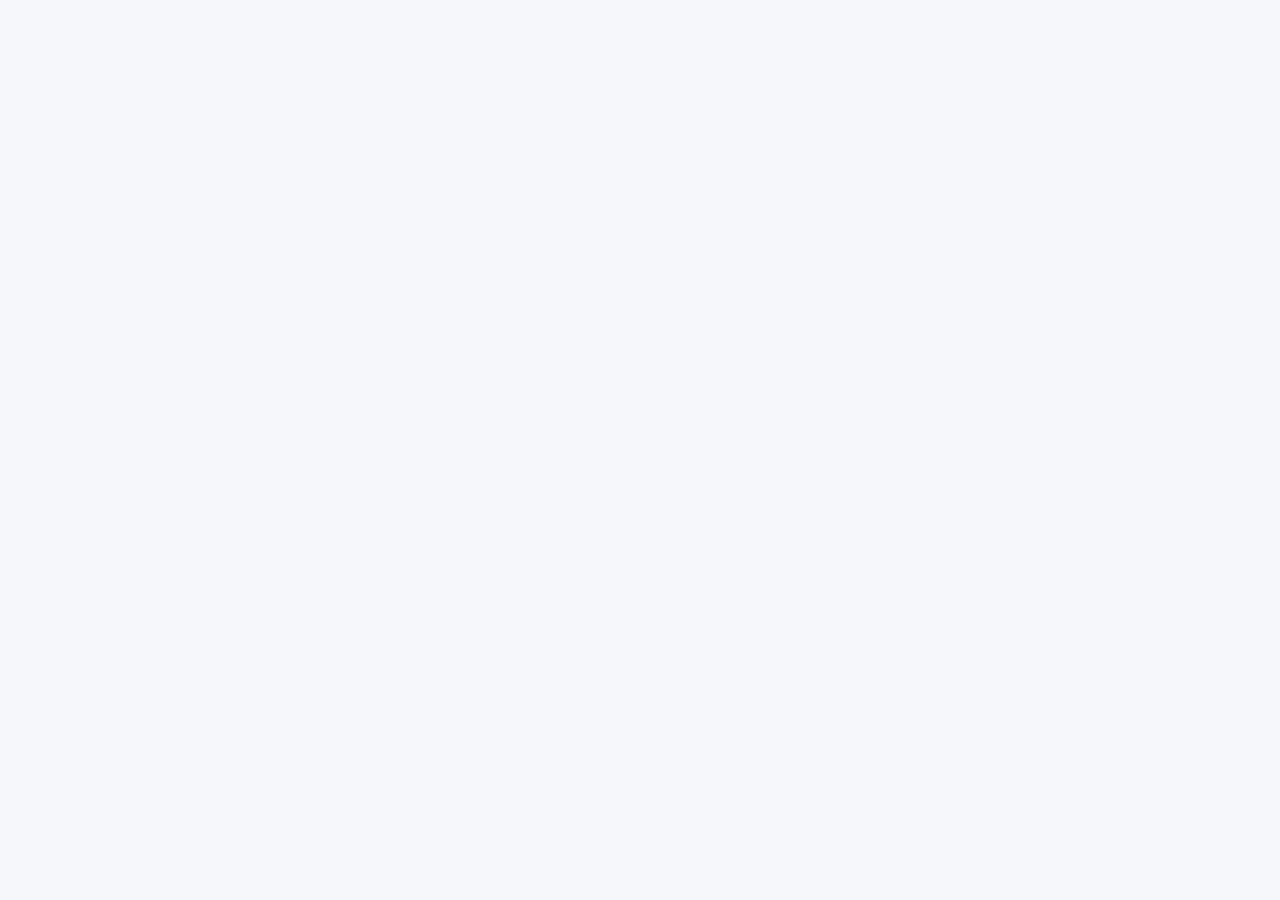
==== commit 491e2383: "Fix formatting issues in index.html" ====
--- a/index.html
+++ b/index.html
@@ -34,5 +34,6 @@
 
 <script src="script.js"></script>
 
+  
 </body>
 </html>
--- a/styles.css
+++ b/styles.css
@@ -231,6 +231,9 @@
   .nav-links,.nav-cta{display:none;}
   .hamburger{display:block;}
   .ins-full-grid{grid-template-columns:1fr;}
+  /* Workshop cards */
+  [style*="grid-template-columns:1fr 1fr"]{grid-template-columns:1fr!important;}
+  [style*="grid-template-columns:repeat(3,1fr)"]{grid-template-columns:1fr 1fr!important;}
 }
 @media(max-width:640px){
   .w{padding:0 18px;}
@@ -243,3 +246,87 @@
 }
 @media(prefers-reduced-motion:reduce){*{transition:none!important;animation:none!important;}}
 a:focus-visible,button:focus-visible{outline:2px solid var(--teal);outline-offset:3px;border-radius:2px;}
+
+/* AI WORKSHOP TABS */
+.ai-workshop-nav {
+  background: var(--lgrey);
+  padding: 28px 0;
+}
+
+.ai-workshop-nav-inner {
+  display: flex;
+  gap: 12px;
+  flex-wrap: wrap;
+  background: #FFFFFF;
+  border: 1px solid rgba(22,58,95,.08);
+  padding: 18px;
+  border-radius: var(--r);
+}
+
+.ai-workshop-tab {
+  background: #FFFFFF;
+  color: var(--navy);
+  border: 1px solid rgba(22,58,95,.14);
+  padding: 12px 18px;
+  border-radius: var(--r);
+  font-family: var(--font-b);
+  font-size: 12px;
+  font-weight: 500;
+  cursor: pointer;
+  transition: all .2s ease;
+}
+
+.ai-workshop-tab:hover {
+  border-color: var(--teal);
+  color: var(--teal);
+}
+
+.ai-workshop-tab.active {
+  background: var(--navy);
+  color: #FFFFFF;
+  border-color: var(--navy);
+}
+
+.ai-workshop-panel {
+  display: none;
+}
+
+.ai-workshop-panel.active {
+  display: block;
+}
+
+.ai-workshop-grid {
+  display: grid;
+  grid-template-columns: repeat(3, 1fr);
+  gap: 18px;
+}
+
+.ai-workshop-card {
+  background: #FFFFFF;
+  border: 1px solid rgba(22,58,95,.08);
+  border-left: 3px solid var(--teal);
+  padding: 24px;
+  border-radius: var(--r);
+}
+
+.ai-workshop-card h3 {
+  font-family: var(--font-d);
+  font-weight: 400;
+  font-size: 16px;
+  color: var(--navy);
+  margin-bottom: 8px;
+}
+
+.ai-workshop-card p {
+  font-size: 12px;
+  font-weight: 300;
+  color: var(--mgrey);
+  line-height: 1.7;
+}
+
+@media (max-width: 900px) {
+  .ai-workshop-grid {
+    grid-template-columns: 1fr;
+  }
+}
+
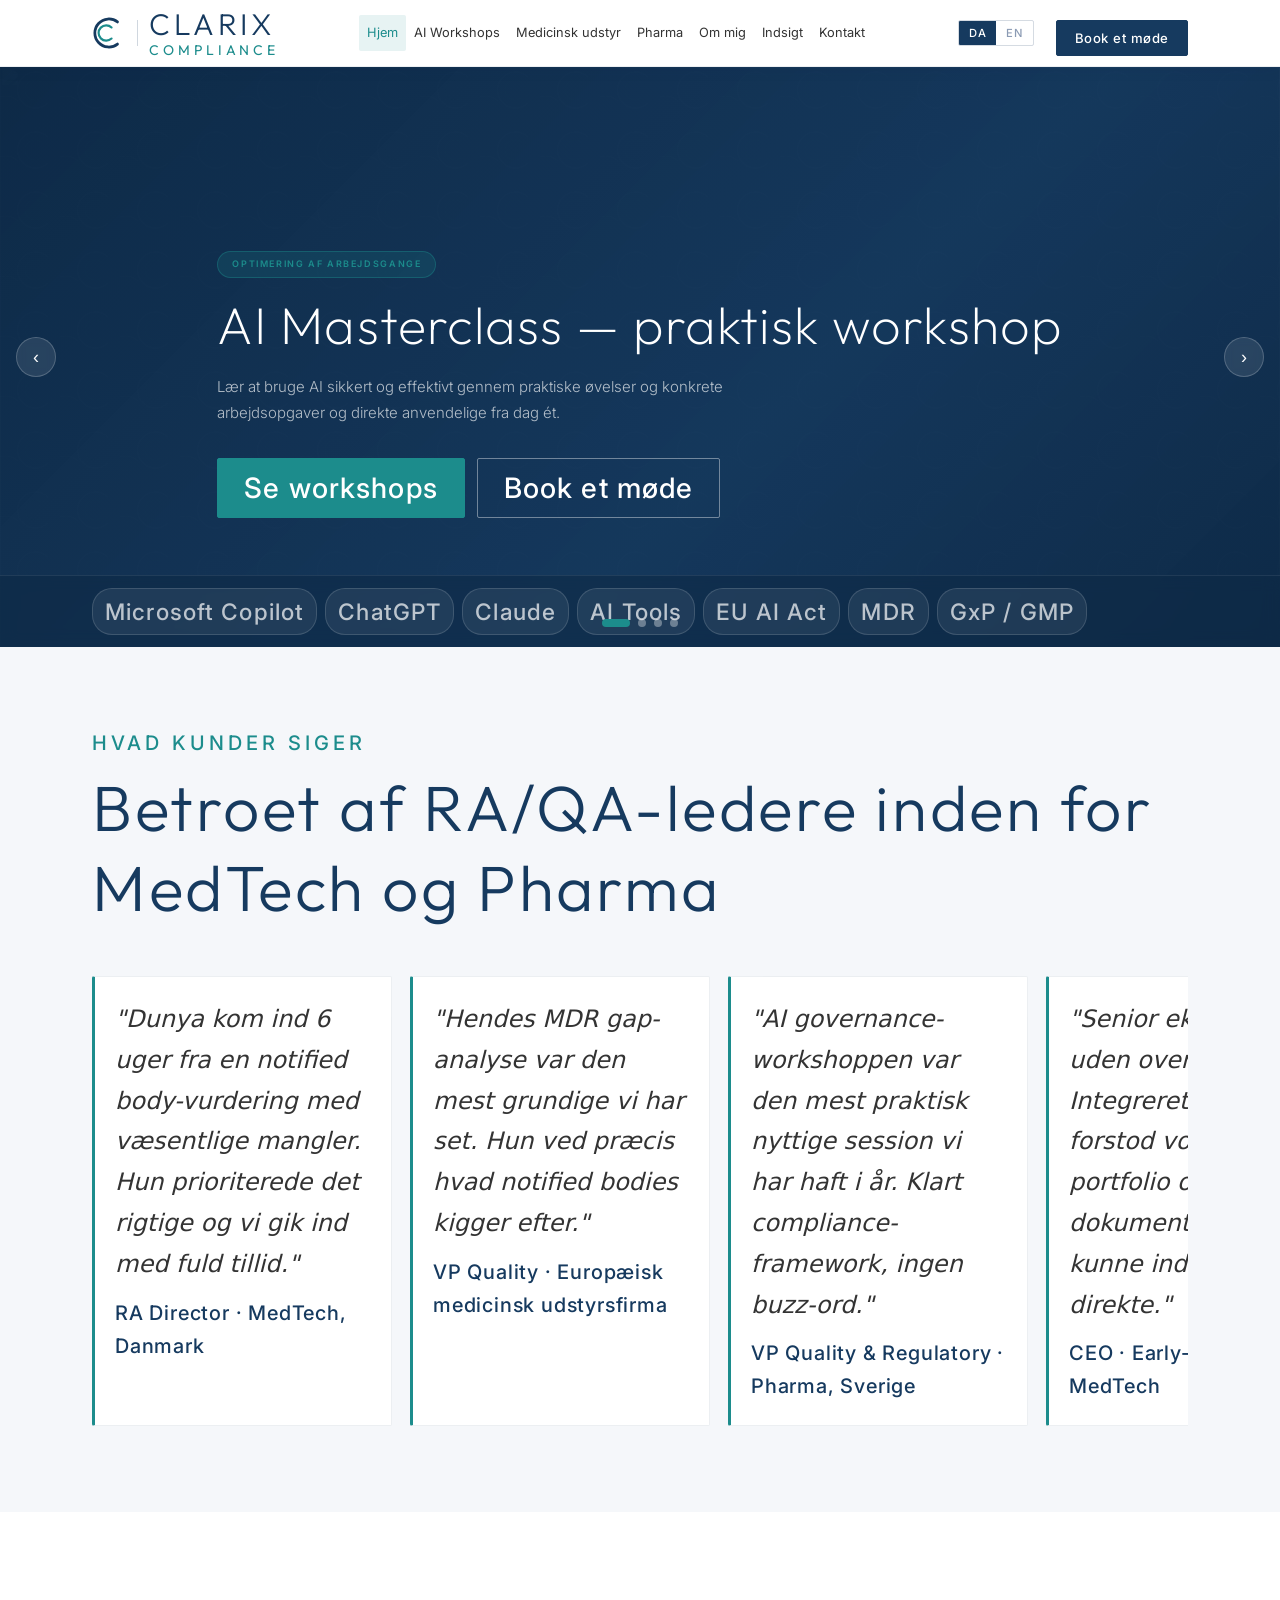
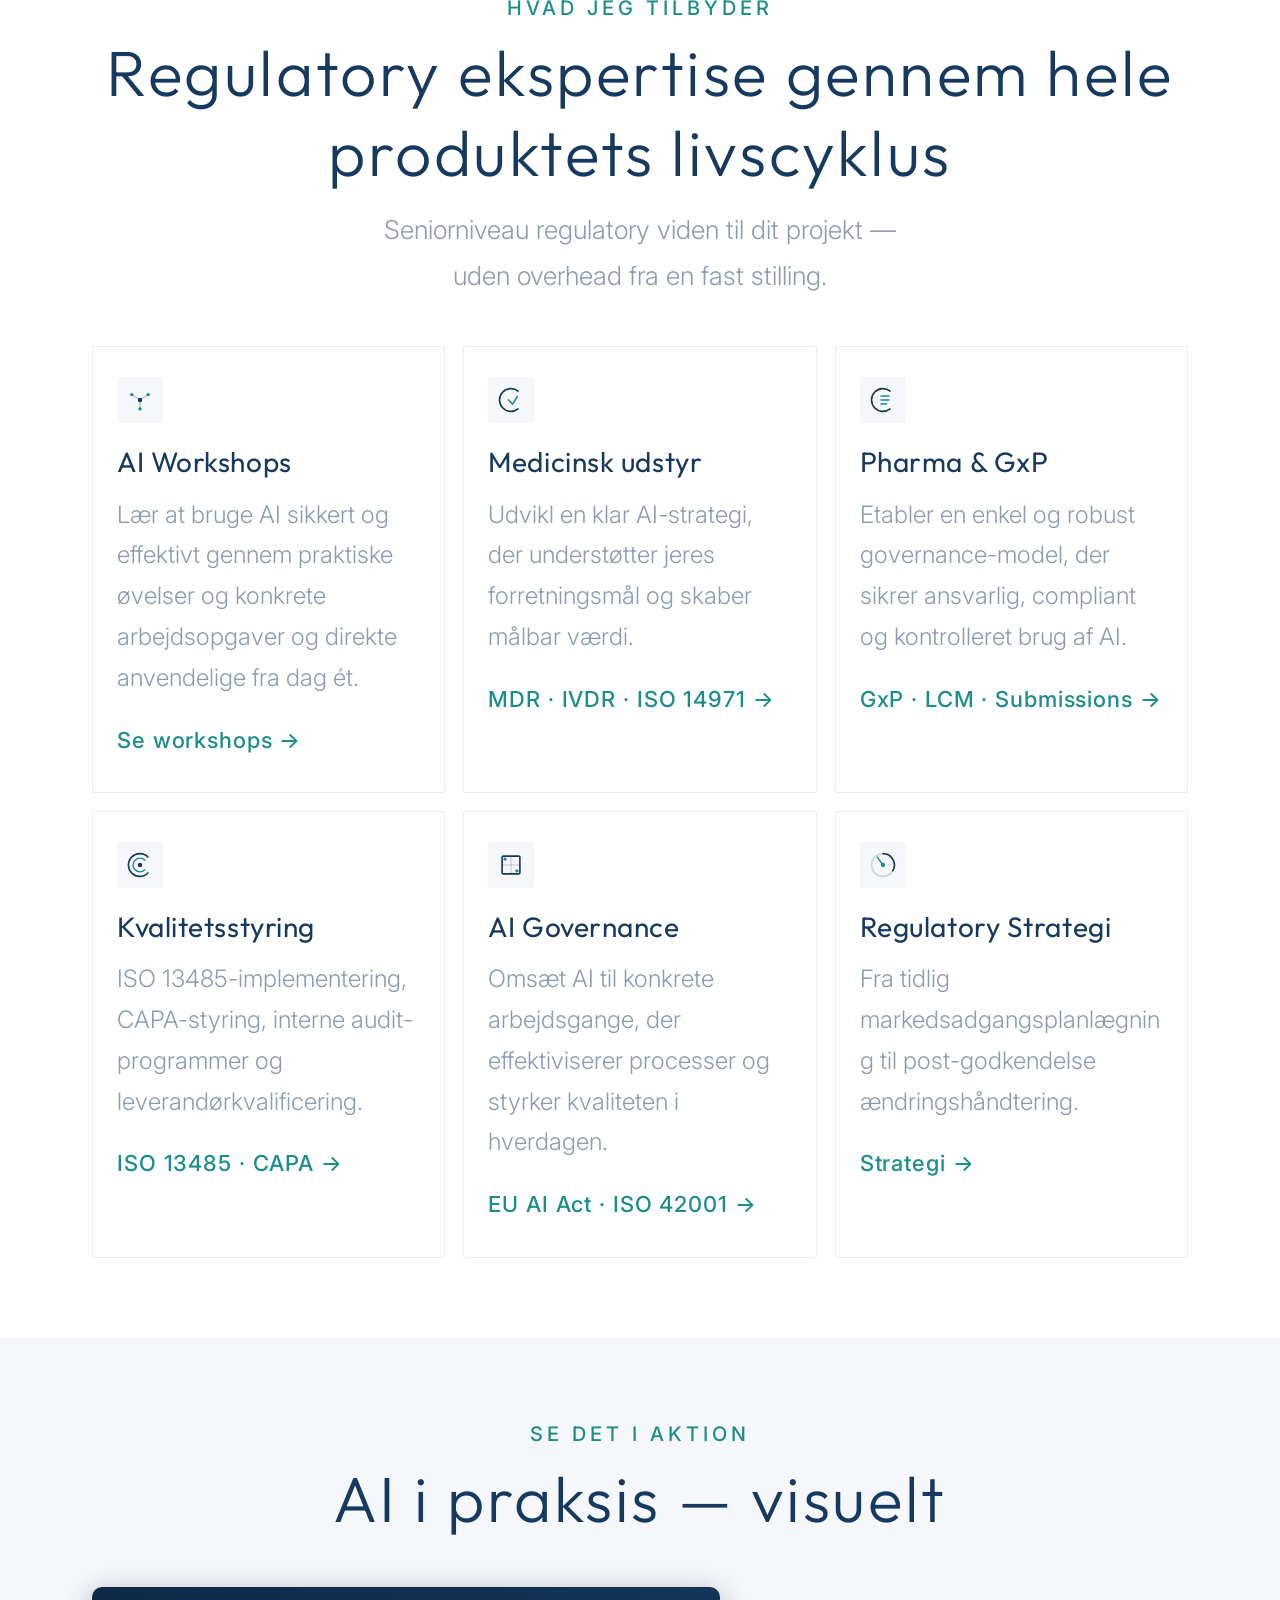
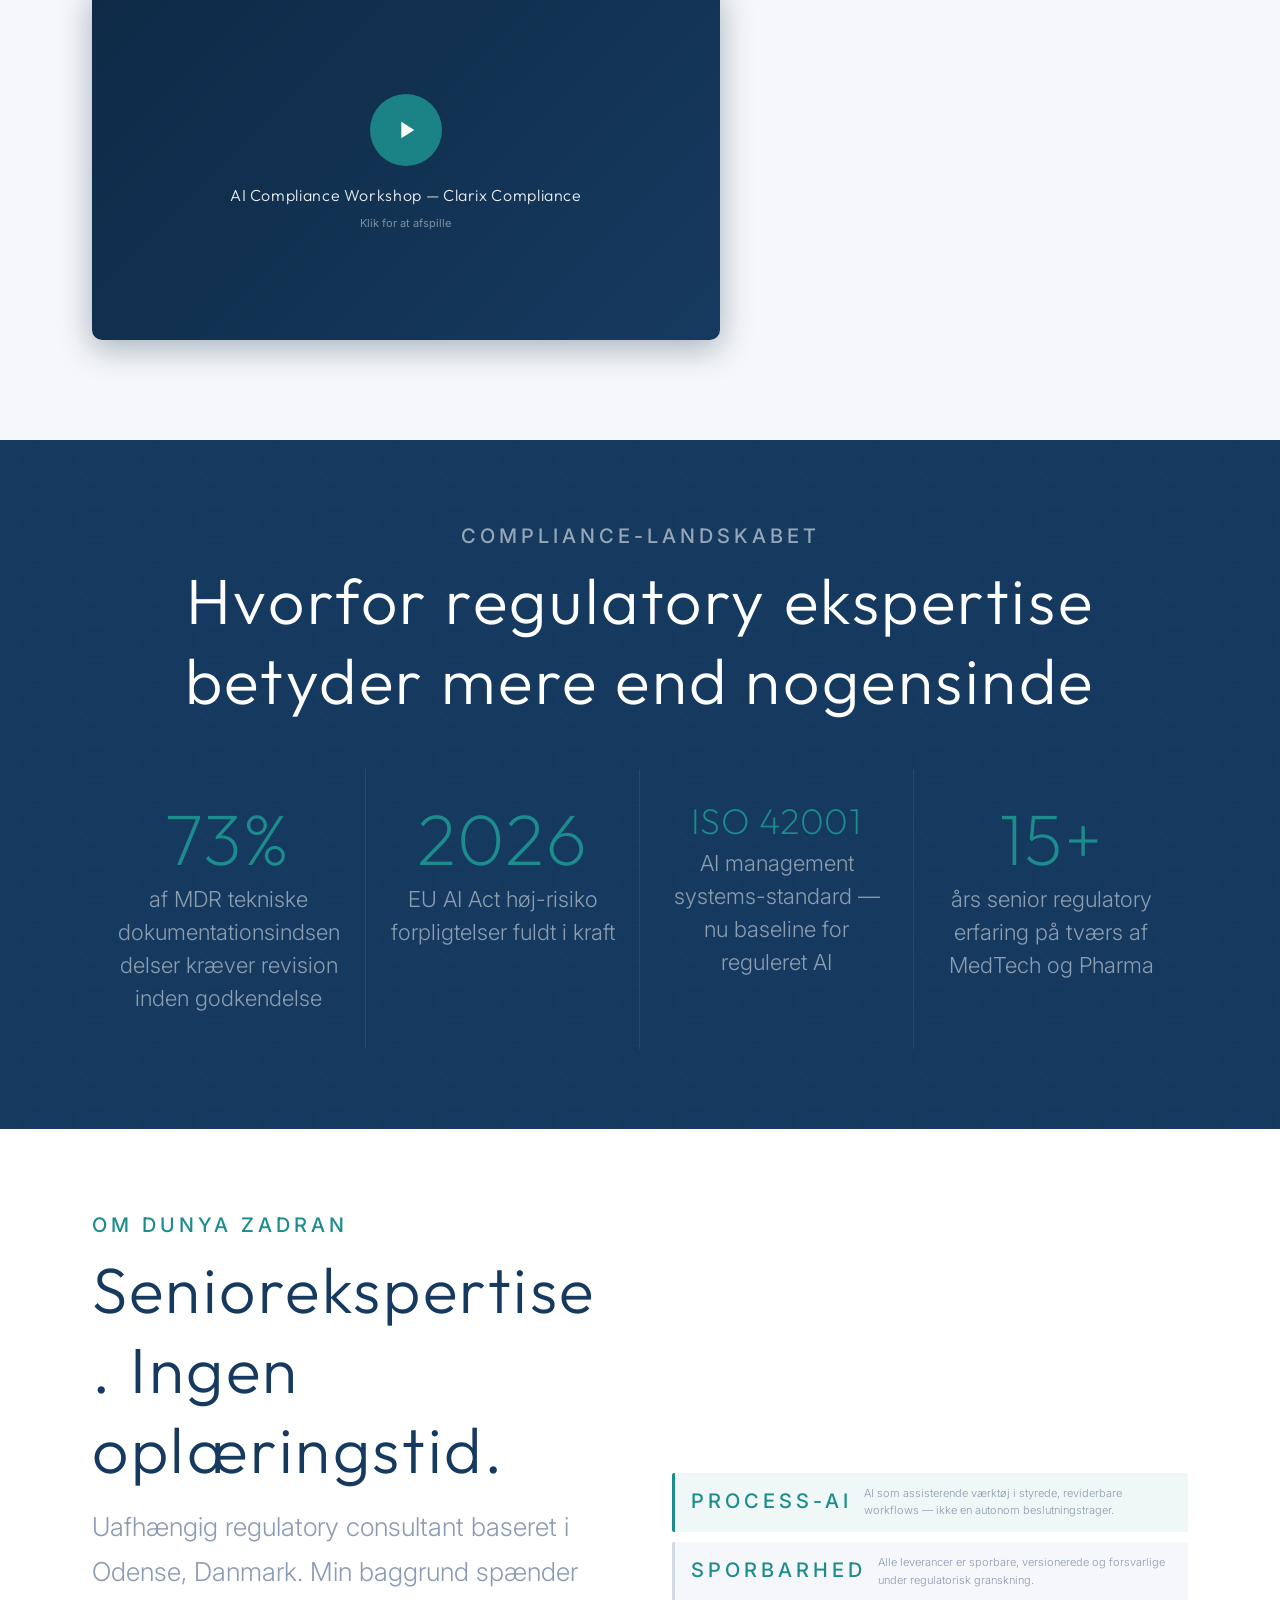
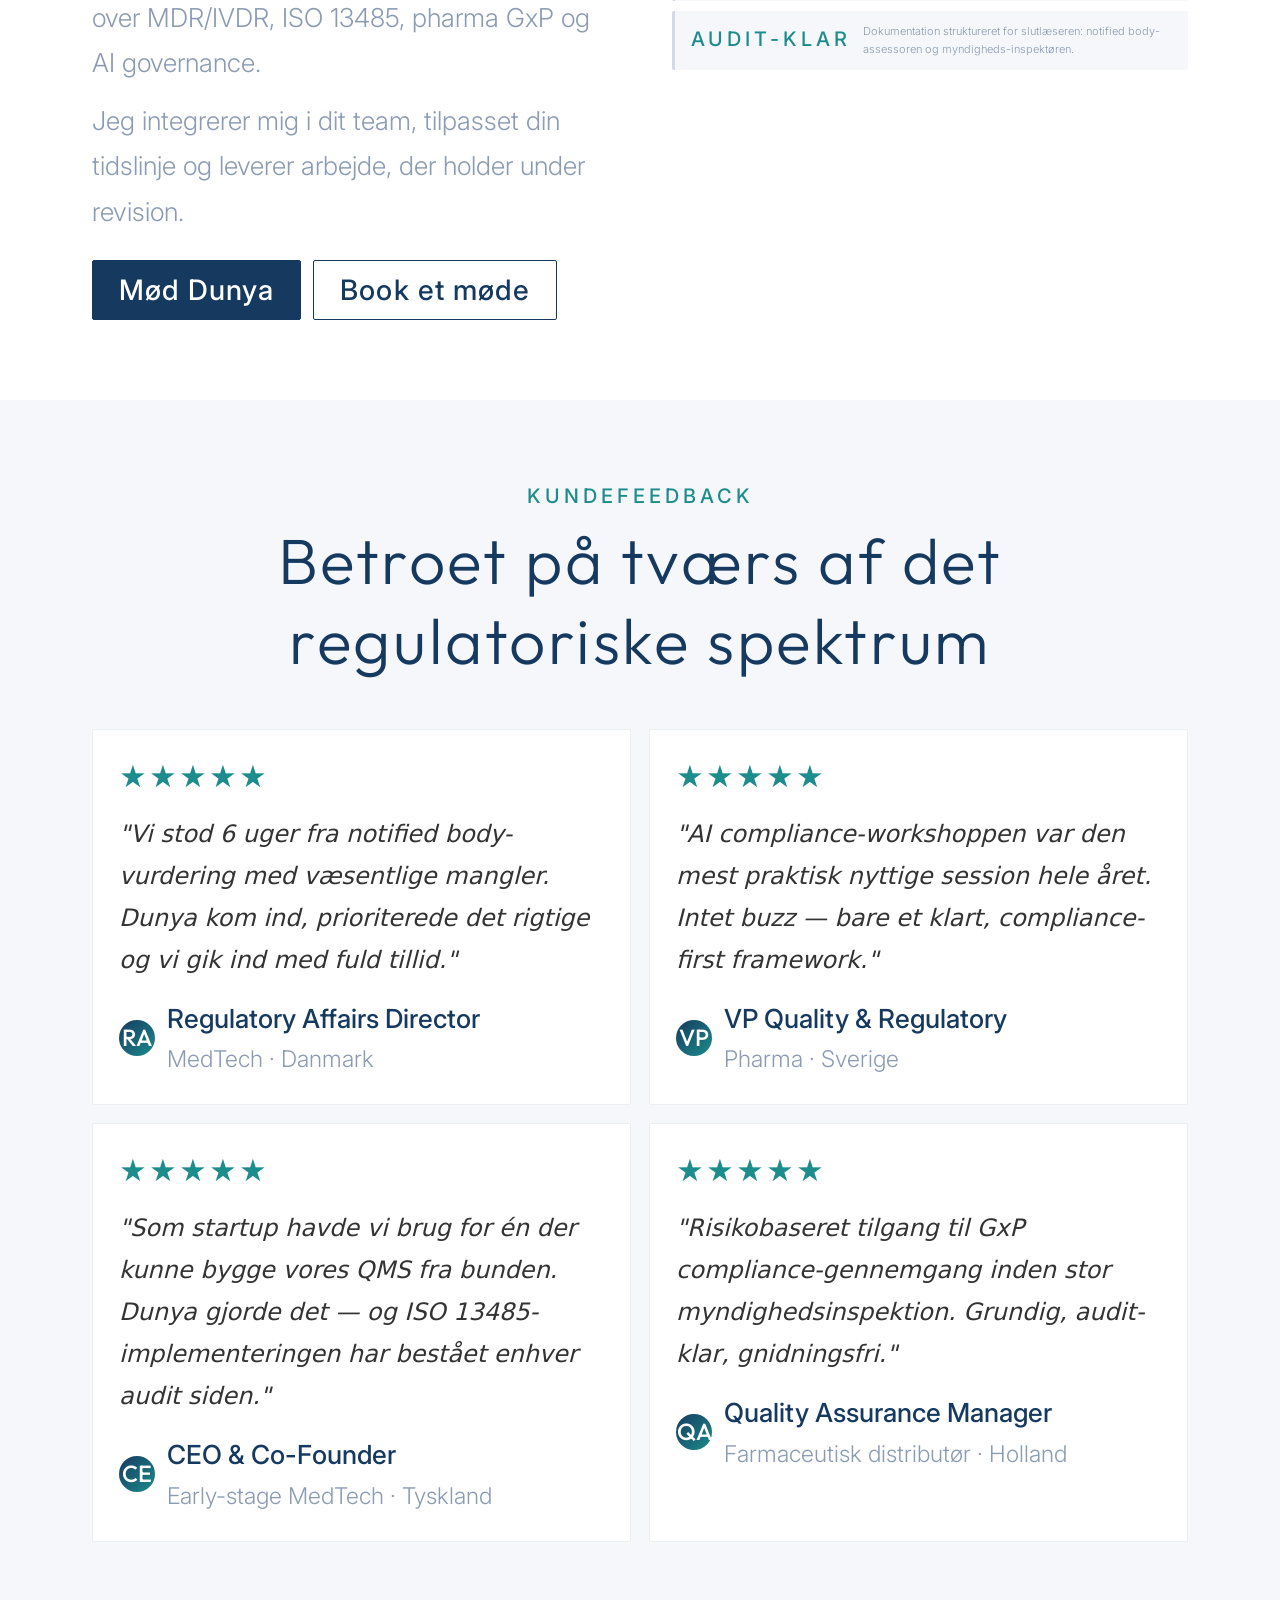
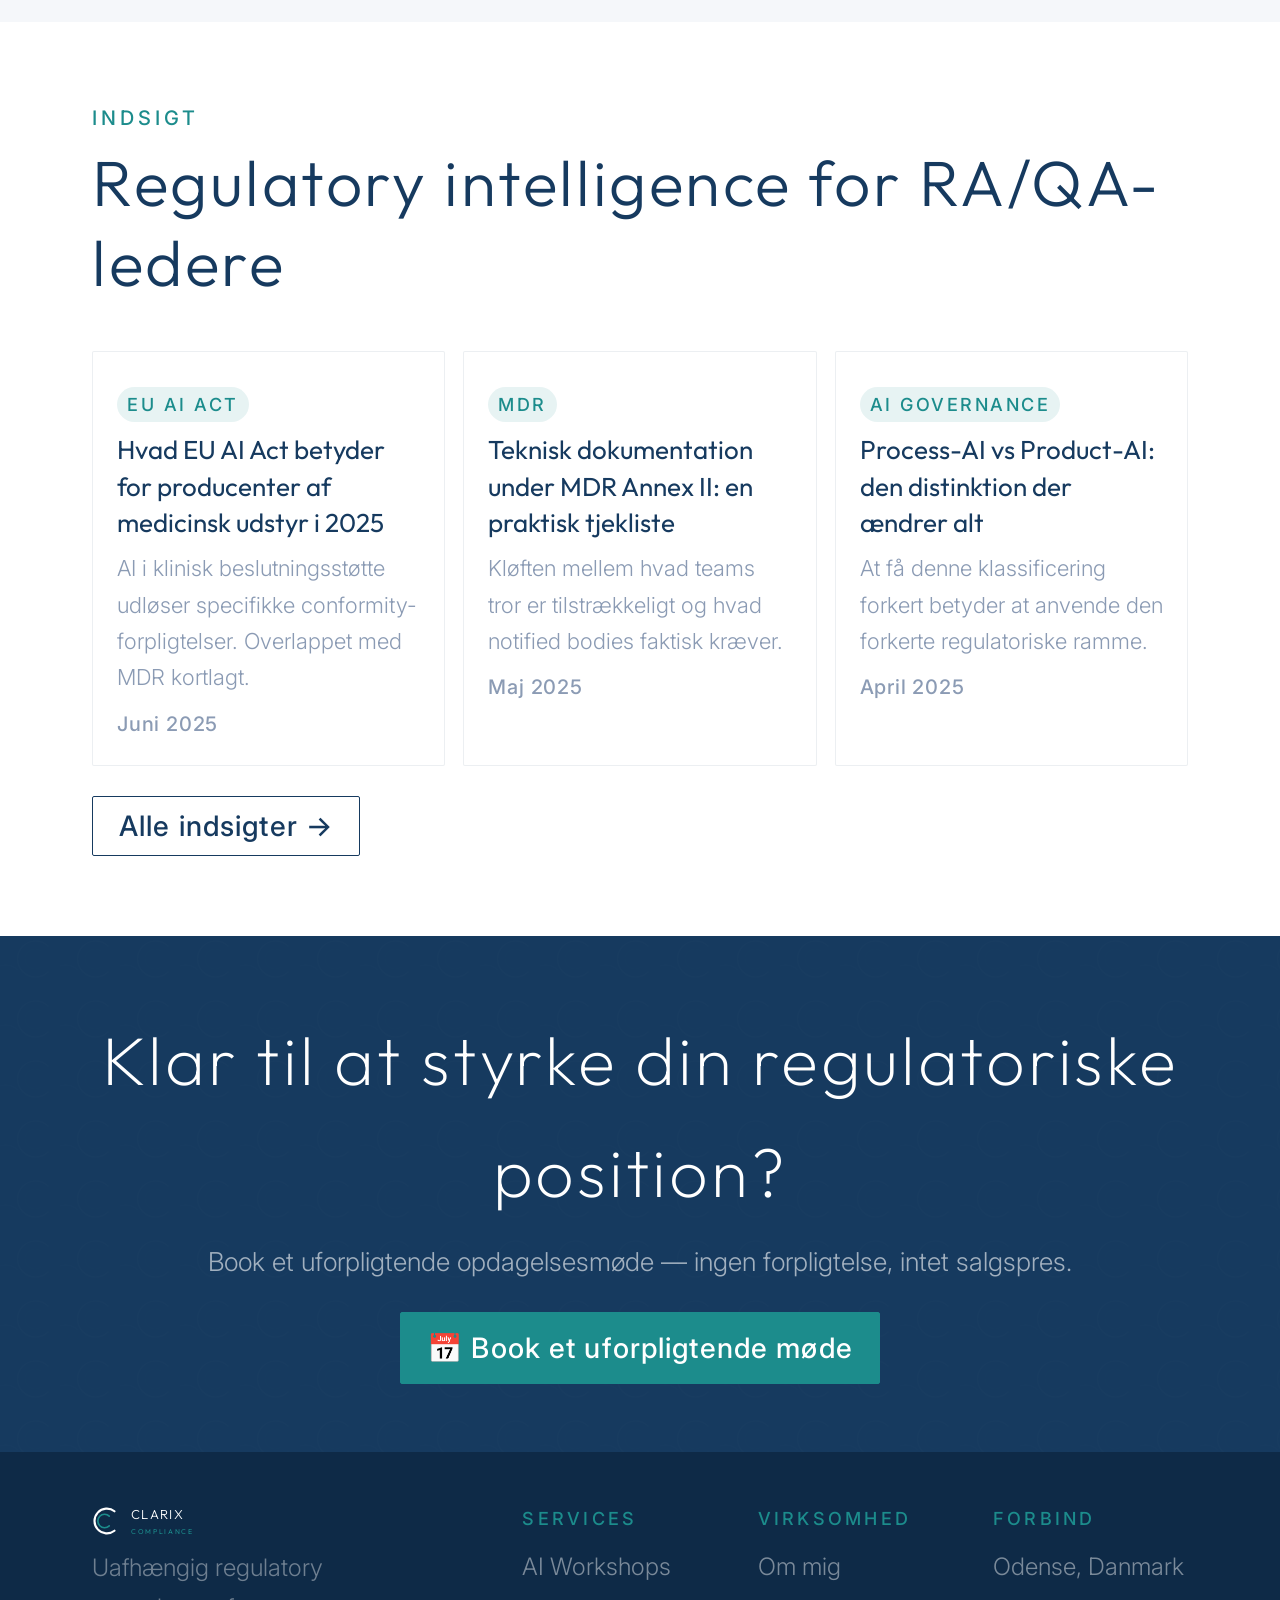
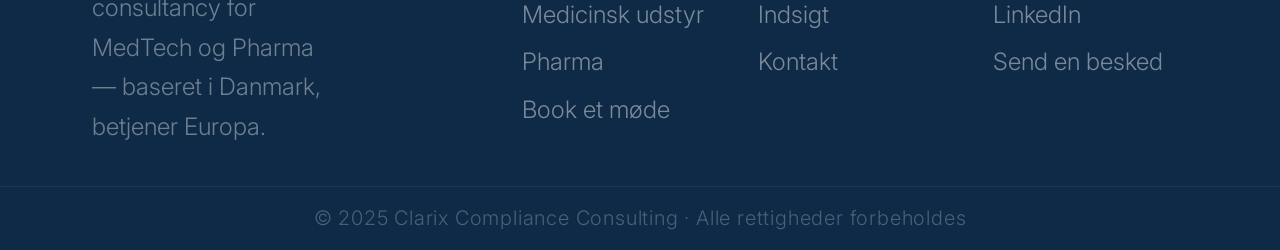
==== commit 7a3929bc: "Enhance SEO and social media metadata in index.html Added meta tags for SEO and social media sharing" ====
--- a/index.html
+++ b/index.html
@@ -10,6 +10,28 @@
   <meta property="og:description" content="Senior regulatory expertise in MDR/IVDR, ISO 13485, AI governance and GxP — independent consultancy based in Denmark."/>
   <meta property="og:url" content="https://clarixcompliance.com"/>
   <meta property="og:type" content="website"/>
+  <link rel="canonical" href="https://clarixcompliance.com/"/>
+  <meta name="robots" content="index, follow"/>
+  <meta name="theme-color" content="#163A5F"/>
+  <meta property="og:locale" content="da_DK"/>
+  <meta name="twitter:card" content="summary"/>
+  <meta name="twitter:title" content="Clarix Compliance Consulting"/>
+  <meta name="twitter:description" content="Uafhængig regulatory consultancy for MedTech og Pharma — MDR/IVDR, ISO 13485, EU AI Act, GxP."/>
+  <script type="application/ld+json">
+    {
+      "@context": "https://schema.org",
+      "@type": "ProfessionalService",
+      "name": "Clarix Compliance Consulting",
+      "description": "Uafhængig regulatory consultancy for MedTech og Pharma — MDR/IVDR, ISO 13485, EU AI Act, GxP.",
+      "url": "https://clarixcompliance.com",
+      "areaServed": "Europe",
+      "address": {
+        "@type": "PostalAddress",
+        "addressLocality": "Odense",
+        "addressCountry": "DK"
+      }
+    }
+  </script>
   <link rel="icon" href="favicon.ico" type="image/x-icon"/>
   <link rel="stylesheet" href="styles.css"/>
 </head>
@@ -34,6 +56,5 @@
 
 <script src="script.js"></script>
 
-  
 </body>
 </html>
--- a/styles.css
+++ b/styles.css
@@ -19,14 +19,14 @@
 
 *,*::before,*::after{box-sizing:border-box;margin:0;padding:0;}
 html{scroll-behavior:smooth;}
-body{font-family:var(--font-b);background:var(--lgrey);color:var(--charcoal);font-size:15px;line-height:1.65;-webkit-font-smoothing:antialiased;}
+body{font-family:var(--font-b);background:var(--lgrey);color:var(--charcoal);font-size:30px;line-height:1.65;-webkit-font-smoothing:antialiased;}
 a{text-decoration:none;color:inherit;}
 
 /* WRAP */
 .w{max-width:var(--max-w);margin:0 auto;padding:0 32px;}
 
 /* BUTTONS */
-.btn{display:inline-flex;align-items:center;gap:8px;padding:12px 26px;border-radius:var(--r);font-family:var(--font-b);font-weight:500;font-size:.88rem;letter-spacing:.04em;cursor:pointer;transition:all .2s;border:1.5px solid transparent;white-space:nowrap;}
+.btn{display:inline-flex;align-items:center;gap:8px;padding:12px 26px;border-radius:var(--r);font-family:var(--font-b);font-weight:500;font-size:1.76rem;letter-spacing:.04em;cursor:pointer;transition:all .2s;border:1.5px solid transparent;white-space:nowrap;}
 .btn-navy{background:var(--navy);color:#fff;border-color:var(--navy);}
 .btn-navy:hover{background:var(--midnight);border-color:var(--midnight);}
 .btn-teal{background:var(--teal);color:#fff;border-color:var(--teal);}
@@ -44,19 +44,19 @@
 .logo{display:flex;align-items:center;gap:11px;cursor:pointer;}
 .logo-div{width:1px;height:26px;background:rgba(22,58,95,.2);}
 .logo-wm{display:flex;flex-direction:column;line-height:1;}
-.logo-c{font-family:var(--font-d);font-weight:300;font-size:15px;letter-spacing:.12em;color:var(--navy);}
-.logo-co{font-family:var(--font-d);font-weight:400;font-size:7px;letter-spacing:.28em;color:var(--teal);margin-top:4px;text-transform:uppercase;}
-.nav-links{display:flex;align-items:center;gap:2px;}
-.nav-links a{padding:7px 12px;border-radius:2px;font-size:.84rem;font-weight:400;color:var(--charcoal);transition:all .15s;cursor:pointer;}
+.logo-c{font-family:var(--font-d);font-weight:300;font-size:30px;letter-spacing:.12em;color:var(--navy);}
+.logo-co{font-family:var(--font-d);font-weight:400;font-size:14px;letter-spacing:.28em;color:var(--teal);margin-top:4px;text-transform:uppercase;}
+.nav-links{display:flex;align-items:center;gap:0;}
+.nav-links a{padding:7px 8px;border-radius:2px;font-size:.8rem;font-weight:400;color:var(--charcoal);transition:all .15s;cursor:pointer;white-space:nowrap;}
 .nav-links a:hover,.nav-links a.active{color:var(--teal);background:var(--teal-pale);}
 .lang-toggle{display:flex;border:1.5px solid rgba(22,58,95,.18);border-radius:2px;overflow:hidden;margin-left:6px;}
-.lang-btn{padding:5px 10px;font-family:var(--font-b);font-size:.73rem;font-weight:500;letter-spacing:.06em;cursor:pointer;border:none;background:transparent;color:var(--mgrey);transition:all .15s;}
+.lang-btn{padding:5px 10px;font-family:var(--font-b);font-size:.7rem;font-weight:500;letter-spacing:.06em;cursor:pointer;border:none;background:transparent;color:var(--mgrey);transition:all .15s;}
 .lang-btn.active{background:var(--navy);color:#fff;}
 .lang-btn:not(.active):hover{background:var(--lgrey);color:var(--navy);}
 .nav-cta{margin-left:14px;}
-.hamburger{display:none;background:none;border:none;font-size:1.4rem;cursor:pointer;color:var(--navy);padding:6px;}
+.hamburger{display:none;background:none;border:none;font-size:2.8rem;cursor:pointer;color:var(--navy);padding:6px;}
 .mob-menu{display:none;flex-direction:column;padding:10px 32px 16px;border-top:1px solid var(--navy-pale);gap:2px;background:#fff;}
-.mob-menu a{padding:9px 8px;font-size:.9rem;color:var(--charcoal);border-radius:2px;cursor:pointer;}
+.mob-menu a{padding:9px 8px;font-size:1.8rem;color:var(--charcoal);border-radius:2px;cursor:pointer;}
 .mob-menu a:hover{background:var(--lgrey);color:var(--navy);}
 .mob-menu.open{display:flex;}
 
@@ -67,11 +67,11 @@
 .sec-navy{background:var(--navy);position:relative;}
 .sec-mid{background:var(--midnight);}
 
-.eyebrow{font-family:var(--font-b);font-size:10px;font-weight:500;letter-spacing:.2em;text-transform:uppercase;color:var(--teal);margin-bottom:8px;display:block;}
+.eyebrow{font-family:var(--font-b);font-size:20px;font-weight:500;letter-spacing:.2em;text-transform:uppercase;color:var(--teal);margin-bottom:8px;display:block;}
 .eyebrow-w{color:rgba(255,255,255,.55);}
-.sec-title{font-family:var(--font-d);font-weight:300;font-size:clamp(22px,3.5vw,32px);letter-spacing:.04em;color:var(--navy);line-height:1.25;margin-bottom:14px;}
+.sec-title{font-family:var(--font-d);font-weight:300;font-size:clamp(44px,7vw,64px);letter-spacing:.04em;color:var(--navy);line-height:1.25;margin-bottom:14px;}
 .sec-title-w{color:#fff;}
-.sec-sub{font-family:var(--font-b);font-weight:300;font-size:13px;color:var(--mgrey);line-height:1.75;max-width:560px;}
+.sec-sub{font-family:var(--font-b);font-weight:300;font-size:26px;color:var(--mgrey);line-height:1.75;max-width:560px;}
 .sec-sub-w{color:rgba(255,255,255,.6);}
 .sec-head{margin-bottom:48px;}
 .sec-head.center{text-align:center;}
@@ -85,21 +85,21 @@
 /* HERO */
 .hero{background:var(--midnight);min-height:560px;position:relative;overflow:hidden;display:flex;flex-direction:column;justify-content:center;}
 .hero-inner{position:relative;z-index:1;padding:80px 0 44px;display:grid;grid-template-columns:1fr 400px;gap:56px;align-items:center;}
-.hero-label{display:inline-block;font-family:var(--font-b);font-size:9px;font-weight:500;letter-spacing:.22em;text-transform:uppercase;color:var(--teal);margin-bottom:20px;}
-.hero h1{font-family:var(--font-d);font-weight:200;font-size:clamp(28px,4.5vw,52px);letter-spacing:.02em;color:#fff;line-height:1.18;margin-bottom:20px;}
+.hero-label{display:inline-block;font-family:var(--font-b);font-size:18px;font-weight:500;letter-spacing:.22em;text-transform:uppercase;color:var(--teal);margin-bottom:20px;}
+.hero h1{font-family:var(--font-d);font-weight:200;font-size:clamp(56px,9vw,104px);letter-spacing:.02em;color:#fff;line-height:1.18;margin-bottom:20px;}
 .hero h1 span{color:var(--teal);}
-.hero-sub{font-family:var(--font-b);font-weight:300;color:rgba(255,255,255,.55);font-size:14px;line-height:1.75;margin-bottom:36px;max-width:500px;}
+.hero-sub{font-family:var(--font-b);font-weight:300;color:rgba(255,255,255,.55);font-size:28px;line-height:1.75;margin-bottom:36px;max-width:500px;}
 .hero-actions{display:flex;gap:12px;flex-wrap:wrap;}
 .badge-strip{position:relative;z-index:1;border-top:1px solid rgba(255,255,255,.08);padding:16px 0;}
 .badge-row{display:flex;flex-wrap:wrap;gap:8px;}
-.badge{background:rgba(255,255,255,.07);border:1px solid rgba(255,255,255,.14);color:rgba(255,255,255,.7);padding:4px 12px;border-radius:20px;font-size:.71rem;font-weight:500;letter-spacing:.05em;}
+.badge{background:rgba(255,255,255,.07);border:1px solid rgba(255,255,255,.14);color:rgba(255,255,255,.7);padding:4px 12px;border-radius:20px;font-size:1.42rem;font-weight:500;letter-spacing:.05em;}
 
 /* BOOKING CARD */
 .book-card{background:#fff;border-radius:var(--r);padding:34px 30px;box-shadow:0 24px 64px rgba(14,42,71,.35);}
-.book-card h3{font-family:var(--font-d);font-weight:400;font-size:17px;color:var(--navy);margin-bottom:10px;letter-spacing:.02em;}
-.book-card p{font-size:12px;font-weight:300;color:var(--mgrey);line-height:1.7;margin-bottom:20px;}
+.book-card h3{font-family:var(--font-d);font-weight:400;font-size:34px;color:var(--navy);margin-bottom:10px;letter-spacing:.02em;}
+.book-card p{font-size:24px;font-weight:300;color:var(--mgrey);line-height:1.7;margin-bottom:20px;}
 .book-card .btn{width:100%;justify-content:center;margin-bottom:10px;}
-.book-note{text-align:center;font-size:11px;color:var(--mgrey);margin-top:10px;}
+.book-note{text-align:center;font-size:22px;color:var(--mgrey);margin-top:10px;}
 .book-note a{color:var(--teal);font-weight:500;}
 
 /* QUOTES */
@@ -107,8 +107,8 @@
 .quotes-row::-webkit-scrollbar{height:3px;}
 .quotes-row::-webkit-scrollbar-thumb{background:var(--mgrey);border-radius:2px;}
 .quote-card{flex:0 0 300px;scroll-snap-align:start;background:#fff;border:1px solid var(--navy-pale);border-left:3px solid var(--teal);border-radius:var(--r);padding:22px 20px;}
-.quote-card blockquote{font-size:12px;font-weight:300;font-style:italic;color:var(--charcoal);line-height:1.7;margin-bottom:12px;}
-.quote-src{font-size:10px;font-weight:500;color:var(--navy);letter-spacing:.04em;}
+.quote-card blockquote{font-size:24px;font-weight:300;font-style:italic;color:var(--charcoal);line-height:1.7;margin-bottom:12px;}
+.quote-src{font-size:20px;font-weight:500;color:var(--navy);letter-spacing:.04em;}
 
 /* SERVICE CARDS */
 .svc-grid{display:grid;grid-template-columns:repeat(3,1fr);gap:18px;}
@@ -117,103 +117,103 @@
 .svc-card:hover{transform:translateY(-3px);box-shadow:0 10px 32px rgba(22,58,95,.10);border-color:rgba(28,140,140,.3);}
 .svc-card:hover::after{transform:scaleX(1);}
 .svc-icon{width:46px;height:46px;border-radius:2px;background:var(--lgrey);display:flex;align-items:center;justify-content:center;margin-bottom:16px;}
-.svc-card h3{font-family:var(--font-d);font-weight:400;font-size:14px;color:var(--navy);letter-spacing:.02em;margin-bottom:9px;}
-.svc-card p{font-size:12px;font-weight:300;color:var(--mgrey);line-height:1.7;margin-bottom:14px;}
-.svc-link{font-size:11px;font-weight:500;color:var(--teal);letter-spacing:.04em;}
+.svc-card h3{font-family:var(--font-d);font-weight:400;font-size:28px;color:var(--navy);letter-spacing:.02em;margin-bottom:9px;}
+.svc-card p{font-size:24px;font-weight:300;color:var(--mgrey);line-height:1.7;margin-bottom:14px;}
+.svc-link{font-size:22px;font-weight:500;color:var(--teal);letter-spacing:.04em;}
 
 /* STATS */
 .stats-grid{display:grid;grid-template-columns:repeat(4,1fr);}
 .stat-item{text-align:center;padding:34px 20px;border-right:1px solid rgba(255,255,255,.08);}
 .stat-item:last-child{border-right:none;}
-.stat-num{font-family:var(--font-d);font-weight:200;font-size:36px;color:var(--teal);line-height:1;letter-spacing:.02em;}
-.stat-label{font-size:11px;font-weight:300;color:rgba(255,255,255,.5);margin-top:8px;line-height:1.5;}
+.stat-num{font-family:var(--font-d);font-weight:200;font-size:72px;color:var(--teal);line-height:1;letter-spacing:.02em;}
+.stat-label{font-size:22px;font-weight:300;color:rgba(255,255,255,.5);margin-top:8px;line-height:1.5;}
 
 /* TESTIMONIALS */
 .testi-grid{display:grid;grid-template-columns:1fr 1fr;gap:18px;}
 .testi-card{background:#fff;border-radius:var(--r);border:1px solid var(--navy-pale);padding:26px;}
-.testi-stars{color:var(--teal);font-size:.85rem;letter-spacing:2px;margin-bottom:12px;}
-.testi-card blockquote{font-size:12px;font-weight:300;font-style:italic;color:var(--charcoal);line-height:1.75;margin-bottom:16px;}
+.testi-stars{color:var(--teal);font-size:1.7rem;letter-spacing:2px;margin-bottom:12px;}
+.testi-card blockquote{font-size:24px;font-weight:300;font-style:italic;color:var(--charcoal);line-height:1.75;margin-bottom:16px;}
 .testi-author{display:flex;align-items:center;gap:12px;}
-.testi-av{width:36px;height:36px;border-radius:50%;background:linear-gradient(135deg,var(--navy),var(--teal));display:flex;align-items:center;justify-content:center;font-family:var(--font-d);font-weight:500;font-size:.73rem;color:#fff;flex-shrink:0;}
-.testi-name{font-size:.82rem;font-weight:500;color:var(--navy);}
-.testi-role{font-size:.72rem;font-weight:300;color:var(--mgrey);}
+.testi-av{width:36px;height:36px;border-radius:50%;background:linear-gradient(135deg,var(--navy),var(--teal));display:flex;align-items:center;justify-content:center;font-family:var(--font-d);font-weight:500;font-size:1.46rem;color:#fff;flex-shrink:0;}
+.testi-name{font-size:1.64rem;font-weight:500;color:var(--navy);}
+.testi-role{font-size:1.44rem;font-weight:300;color:var(--mgrey);}
 
 /* INSIGHTS */
 .ins-grid{display:grid;grid-template-columns:repeat(3,1fr);gap:18px;}
 .ins-card{display:block;background:#fff;border:1px solid var(--navy-pale);border-radius:var(--r);padding:24px;transition:all .2s;cursor:pointer;}
 .ins-card:hover{box-shadow:0 8px 28px rgba(22,58,95,.08);transform:translateY(-2px);border-color:rgba(28,140,140,.3);}
-.ins-tag{display:inline-block;background:var(--teal-pale);color:var(--teal);font-size:9px;font-weight:500;letter-spacing:.14em;text-transform:uppercase;padding:3px 10px;border-radius:20px;margin-bottom:10px;}
-.ins-card h4{font-family:var(--font-d);font-weight:400;font-size:13px;color:var(--navy);line-height:1.4;margin-bottom:9px;}
-.ins-card p{font-size:11px;font-weight:300;color:var(--mgrey);line-height:1.65;margin-bottom:12px;}
-.ins-date{font-size:10px;font-weight:500;color:var(--mgrey);letter-spacing:.04em;}
+.ins-tag{display:inline-block;background:var(--teal-pale);color:var(--teal);font-size:18px;font-weight:500;letter-spacing:.14em;text-transform:uppercase;padding:3px 10px;border-radius:20px;margin-bottom:10px;}
+.ins-card h4{font-family:var(--font-d);font-weight:400;font-size:26px;color:var(--navy);line-height:1.4;margin-bottom:9px;}
+.ins-card p{font-size:22px;font-weight:300;color:var(--mgrey);line-height:1.65;margin-bottom:12px;}
+.ins-date{font-size:20px;font-weight:500;color:var(--mgrey);letter-spacing:.04em;}
 
 /* CTA BANNER */
 .cta-ban{background:var(--navy);padding:68px 0;position:relative;overflow:hidden;}
 .cta-inner{text-align:center;position:relative;z-index:1;}
-.cta-inner h2{font-family:var(--font-d);font-weight:200;font-size:clamp(20px,3.5vw,34px);letter-spacing:.04em;color:#fff;margin-bottom:13px;}
-.cta-inner p{font-weight:300;color:rgba(255,255,255,.6);font-size:13px;margin-bottom:28px;}
+.cta-inner h2{font-family:var(--font-d);font-weight:200;font-size:clamp(40px,7vw,68px);letter-spacing:.04em;color:#fff;margin-bottom:13px;}
+.cta-inner p{font-weight:300;color:rgba(255,255,255,.6);font-size:26px;margin-bottom:28px;}
 
 /* PAGE HERO */
 .page-hero{background:var(--navy);padding:60px 0 48px;position:relative;overflow:hidden;}
 .page-hero-c{position:relative;z-index:1;}
-.page-hero h1{font-family:var(--font-d);font-weight:200;font-size:clamp(26px,5vw,46px);color:#fff;letter-spacing:.04em;line-height:1.15;margin-bottom:14px;}
-.page-hero p{font-weight:300;color:rgba(255,255,255,.65);max-width:560px;font-size:13px;line-height:1.75;}
+.page-hero h1{font-family:var(--font-d);font-weight:200;font-size:clamp(52px,10vw,92px);color:#fff;letter-spacing:.04em;line-height:1.15;margin-bottom:14px;}
+.page-hero p{font-weight:300;color:rgba(255,255,255,.65);max-width:560px;font-size:26px;line-height:1.75;}
 
 /* SVC DETAIL */
 .svc-det-grid{display:grid;grid-template-columns:1fr 1fr;gap:52px;align-items:start;padding:56px 0;border-bottom:1px solid var(--navy-pale);}
 .svc-det-grid:last-child{border-bottom:none;}
-.svc-det-grid h2{font-family:var(--font-d);font-weight:300;font-size:clamp(19px,3vw,26px);color:var(--navy);letter-spacing:.03em;margin-bottom:13px;}
-.svc-det-grid p{font-size:13px;font-weight:300;color:var(--mgrey);line-height:1.8;margin-bottom:13px;}
+.svc-det-grid h2{font-family:var(--font-d);font-weight:300;font-size:clamp(38px,6vw,52px);color:var(--navy);letter-spacing:.03em;margin-bottom:13px;}
+.svc-det-grid p{font-size:26px;font-weight:300;color:var(--mgrey);line-height:1.8;margin-bottom:13px;}
 .del-box{background:var(--lgrey);border-radius:var(--r);padding:22px;}
-.del-box h4{font-size:9px;font-weight:500;letter-spacing:.18em;text-transform:uppercase;color:var(--teal);margin-bottom:14px;}
-.del-box li{list-style:none;display:flex;gap:9px;font-size:12px;font-weight:300;color:var(--charcoal);padding:7px 0;border-bottom:1px solid rgba(22,58,95,.07);}
+.del-box h4{font-size:18px;font-weight:500;letter-spacing:.18em;text-transform:uppercase;color:var(--teal);margin-bottom:14px;}
+.del-box li{list-style:none;display:flex;gap:9px;font-size:24px;font-weight:300;color:var(--charcoal);padding:7px 0;border-bottom:1px solid rgba(22,58,95,.07);}
 .del-box li:last-child{border-bottom:none;}
-.del-box li::before{content:'→';color:var(--teal);flex-shrink:0;font-size:11px;margin-top:2px;}
+.del-box li::before{content:'→';color:var(--teal);flex-shrink:0;font-size:22px;margin-top:2px;}
 
 /* ABOUT */
 .about-grid{display:grid;grid-template-columns:300px 1fr;gap:68px;align-items:start;padding:72px 0;}
-.about-photo{width:100%;aspect-ratio:1;background:linear-gradient(150deg,var(--navy),var(--midnight));border-radius:var(--r);display:flex;align-items:center;justify-content:center;font-family:var(--font-d);font-weight:200;font-size:60px;color:rgba(255,255,255,.25);margin-bottom:20px;position:relative;overflow:hidden;}
-.about-mi{display:flex;gap:9px;font-size:12px;color:var(--mgrey);margin-bottom:7px;font-weight:300;}
+.about-photo{width:100%;aspect-ratio:1;background:linear-gradient(150deg,var(--navy),var(--midnight));border-radius:var(--r);display:flex;align-items:center;justify-content:center;font-family:var(--font-d);font-weight:200;font-size:120px;color:rgba(255,255,255,.25);margin-bottom:20px;position:relative;overflow:hidden;}
+.about-mi{display:flex;gap:9px;font-size:24px;color:var(--mgrey);margin-bottom:7px;font-weight:300;}
 .about-mi strong{color:var(--navy);font-weight:500;}
 .tag-cloud{display:flex;flex-wrap:wrap;gap:7px;margin:20px 0;}
-.tag{background:var(--teal-pale);color:var(--teal);font-size:10px;font-weight:500;letter-spacing:.06em;padding:4px 11px;border-radius:20px;border:1px solid rgba(28,140,140,.2);}
-.about-body h2{font-family:var(--font-d);font-weight:300;font-size:clamp(20px,3vw,30px);letter-spacing:.04em;color:var(--navy);margin-bottom:15px;}
-.about-body h3{font-family:var(--font-d);font-weight:400;font-size:17px;color:var(--navy);letter-spacing:.02em;margin:28px 0 11px;}
-.about-body p{font-size:13px;font-weight:300;color:var(--mgrey);line-height:1.8;margin-bottom:14px;}
+.tag{background:var(--teal-pale);color:var(--teal);font-size:20px;font-weight:500;letter-spacing:.06em;padding:4px 11px;border-radius:20px;border:1px solid rgba(28,140,140,.2);}
+.about-body h2{font-family:var(--font-d);font-weight:300;font-size:clamp(40px,6vw,60px);letter-spacing:.04em;color:var(--navy);margin-bottom:15px;}
+.about-body h3{font-family:var(--font-d);font-weight:400;font-size:34px;color:var(--navy);letter-spacing:.02em;margin:28px 0 11px;}
+.about-body p{font-size:26px;font-weight:300;color:var(--mgrey);line-height:1.8;margin-bottom:14px;}
 .hl-block{background:rgba(28,140,140,.07);border-left:3px solid var(--teal);border-radius:var(--r);padding:18px 20px;margin:18px 0;}
 
 /* CONTACT */
 .contact-grid{display:grid;grid-template-columns:1fr 1.7fr;gap:56px;padding:68px 0;}
-.contact-info h3{font-family:var(--font-d);font-weight:300;font-size:20px;color:var(--navy);margin-bottom:13px;}
-.contact-info p{font-size:13px;font-weight:300;color:var(--mgrey);line-height:1.75;margin-bottom:20px;}
-.ci-item{display:flex;gap:10px;align-items:flex-start;font-size:12px;margin-bottom:12px;color:var(--charcoal);font-weight:300;}
+.contact-info h3{font-family:var(--font-d);font-weight:300;font-size:40px;color:var(--navy);margin-bottom:13px;}
+.contact-info p{font-size:26px;font-weight:300;color:var(--mgrey);line-height:1.75;margin-bottom:20px;}
+.ci-item{display:flex;gap:10px;align-items:flex-start;font-size:24px;margin-bottom:12px;color:var(--charcoal);font-weight:300;}
 .cf-wrap{background:#fff;border:1px solid var(--navy-pale);border-radius:var(--r);padding:34px;}
-.cf-wrap h3{font-family:var(--font-d);font-weight:300;font-size:18px;color:var(--navy);margin-bottom:22px;}
+.cf-wrap h3{font-family:var(--font-d);font-weight:300;font-size:36px;color:var(--navy);margin-bottom:22px;}
 .form-row{display:grid;grid-template-columns:1fr 1fr;gap:13px;}
 .form-group{display:flex;flex-direction:column;gap:5px;margin-bottom:13px;}
-.form-group label{font-size:10px;font-weight:500;letter-spacing:.1em;text-transform:uppercase;color:var(--navy);}
-.form-group input,.form-group select,.form-group textarea{padding:10px 12px;border:1px solid rgba(22,58,95,.18);border-radius:var(--r);font-family:var(--font-b);font-size:13px;color:var(--charcoal);background:var(--lgrey);outline:none;transition:border-color .15s;font-weight:300;}
+.form-group label{font-size:20px;font-weight:500;letter-spacing:.1em;text-transform:uppercase;color:var(--navy);}
+.form-group input,.form-group select,.form-group textarea{padding:10px 12px;border:1px solid rgba(22,58,95,.18);border-radius:var(--r);font-family:var(--font-b);font-size:26px;color:var(--charcoal);background:var(--lgrey);outline:none;transition:border-color .15s;font-weight:300;}
 .form-group input:focus,.form-group select:focus,.form-group textarea:focus{border-color:var(--teal);background:#fff;box-shadow:0 0 0 3px rgba(28,140,140,.08);}
 .form-group textarea{resize:vertical;min-height:108px;}
-.form-ok{display:none;margin-top:12px;font-size:12px;font-weight:500;color:var(--teal);text-align:center;}
+.form-ok{display:none;margin-top:12px;font-size:24px;font-weight:500;color:var(--teal);text-align:center;}
 
 /* INSIGHTS FULL */
 .ins-full-grid{display:grid;grid-template-columns:repeat(2,1fr);gap:18px;}
 .ins-full-card{display:block;background:#fff;border:1px solid var(--navy-pale);border-radius:var(--r);padding:28px;transition:all .2s;cursor:pointer;}
 .ins-full-card:hover{box-shadow:0 8px 28px rgba(22,58,95,.08);border-color:rgba(28,140,140,.3);transform:translateY(-2px);}
 .ins-meta{display:flex;align-items:center;gap:12px;margin-bottom:12px;}
-.ins-full-card h3{font-family:var(--font-d);font-weight:400;font-size:15px;color:var(--navy);line-height:1.35;margin-bottom:9px;}
-.ins-full-card p{font-size:12px;font-weight:300;color:var(--mgrey);line-height:1.65;}
+.ins-full-card h3{font-family:var(--font-d);font-weight:400;font-size:30px;color:var(--navy);line-height:1.35;margin-bottom:9px;}
+.ins-full-card p{font-size:24px;font-weight:300;color:var(--mgrey);line-height:1.65;}
 
 /* FOOTER */
 .footer{background:var(--midnight);padding:52px 0 0;}
 .footer-grid{display:grid;grid-template-columns:2fr 1fr 1fr 1fr;gap:40px;padding-bottom:40px;}
-.footer-brand p{font-size:12px;font-weight:300;color:rgba(255,255,255,.4);line-height:1.65;max-width:240px;margin-top:11px;}
-.footer-col h5{font-size:9px;font-weight:500;letter-spacing:.18em;text-transform:uppercase;color:var(--teal);margin-bottom:13px;}
-.footer-col a,.footer-col p{display:block;font-size:12px;font-weight:300;color:rgba(255,255,255,.45);margin-bottom:8px;transition:color .15s;cursor:pointer;}
+.footer-brand p{font-size:24px;font-weight:300;color:rgba(255,255,255,.4);line-height:1.65;max-width:240px;margin-top:11px;}
+.footer-col h5{font-size:18px;font-weight:500;letter-spacing:.18em;text-transform:uppercase;color:var(--teal);margin-bottom:13px;}
+.footer-col a,.footer-col p{display:block;font-size:24px;font-weight:300;color:rgba(255,255,255,.45);margin-bottom:8px;transition:color .15s;cursor:pointer;}
 .footer-col a:hover{color:#fff;}
 .footer-bot{border-top:1px solid rgba(255,255,255,.06);padding:15px 0;}
-.footer-bot p{font-size:10px;font-weight:300;color:rgba(255,255,255,.25);text-align:center;letter-spacing:.04em;}
+.footer-bot p{font-size:20px;font-weight:300;color:rgba(255,255,255,.25);text-align:center;letter-spacing:.04em;}
 
 /* RESPONSIVE */
 @media(max-width:1000px){
@@ -247,86 +247,20 @@
 @media(prefers-reduced-motion:reduce){*{transition:none!important;animation:none!important;}}
 a:focus-visible,button:focus-visible{outline:2px solid var(--teal);outline-offset:3px;border-radius:2px;}
 
-/* AI WORKSHOP TABS */
-.ai-workshop-nav {
-  background: var(--lgrey);
-  padding: 28px 0;
-}
-
-.ai-workshop-nav-inner {
-  display: flex;
-  gap: 12px;
-  flex-wrap: wrap;
-  background: #FFFFFF;
-  border: 1px solid rgba(22,58,95,.08);
-  padding: 18px;
-  border-radius: var(--r);
-}
-
-.ai-workshop-tab {
-  background: #FFFFFF;
-  color: var(--navy);
-  border: 1px solid rgba(22,58,95,.14);
-  padding: 12px 18px;
-  border-radius: var(--r);
-  font-family: var(--font-b);
-  font-size: 12px;
-  font-weight: 500;
-  cursor: pointer;
-  transition: all .2s ease;
-}
-
-.ai-workshop-tab:hover {
-  border-color: var(--teal);
-  color: var(--teal);
-}
-
-.ai-workshop-tab.active {
-  background: var(--navy);
-  color: #FFFFFF;
-  border-color: var(--navy);
-}
-
-.ai-workshop-panel {
-  display: none;
-}
-
-.ai-workshop-panel.active {
-  display: block;
-}
-
-.ai-workshop-grid {
-  display: grid;
-  grid-template-columns: repeat(3, 1fr);
-  gap: 18px;
-}
-
-.ai-workshop-card {
-  background: #FFFFFF;
-  border: 1px solid rgba(22,58,95,.08);
-  border-left: 3px solid var(--teal);
-  padding: 24px;
-  border-radius: var(--r);
-}
-
-.ai-workshop-card h3 {
-  font-family: var(--font-d);
-  font-weight: 400;
-  font-size: 16px;
-  color: var(--navy);
-  margin-bottom: 8px;
-}
-
-.ai-workshop-card p {
-  font-size: 12px;
-  font-weight: 300;
-  color: var(--mgrey);
-  line-height: 1.7;
-}
-
-@media (max-width: 900px) {
-  .ai-workshop-grid {
-    grid-template-columns: 1fr;
-  }
-}
-
+
+/* ================================================
+   MOBILE-FRIENDLINESS FIXES (added for phone support)
+================================================ */
+html,body{overflow-x:hidden;}
+img{max-width:100%;height:auto;}
+h1,h2,h3,h4,p,a,span,div{overflow-wrap:break-word;word-break:break-word;}
+
+/* Allow grid items to shrink instead of forcing horizontal overflow */
+.stats-grid>*,.svc-grid>*,.testi-grid>*,.ins-grid>*,.ins-full-grid>*,.footer-grid>*,.about-grid>*,.contact-grid>*,.svc-det-grid>*,.form-row>*,.hero-inner>*{min-width:0;}
+
+@media(max-width:640px){
+    .btn{white-space:normal;text-align:center;line-height:1.3;}
+    .cta-inner .btn,.book-card .btn,.hero-actions .btn{width:100%;justify-content:center;}
+    .stat-num{font-size:44px;}
+    .hero h1{font-size:clamp(38px,10vw,56px);}
+}
